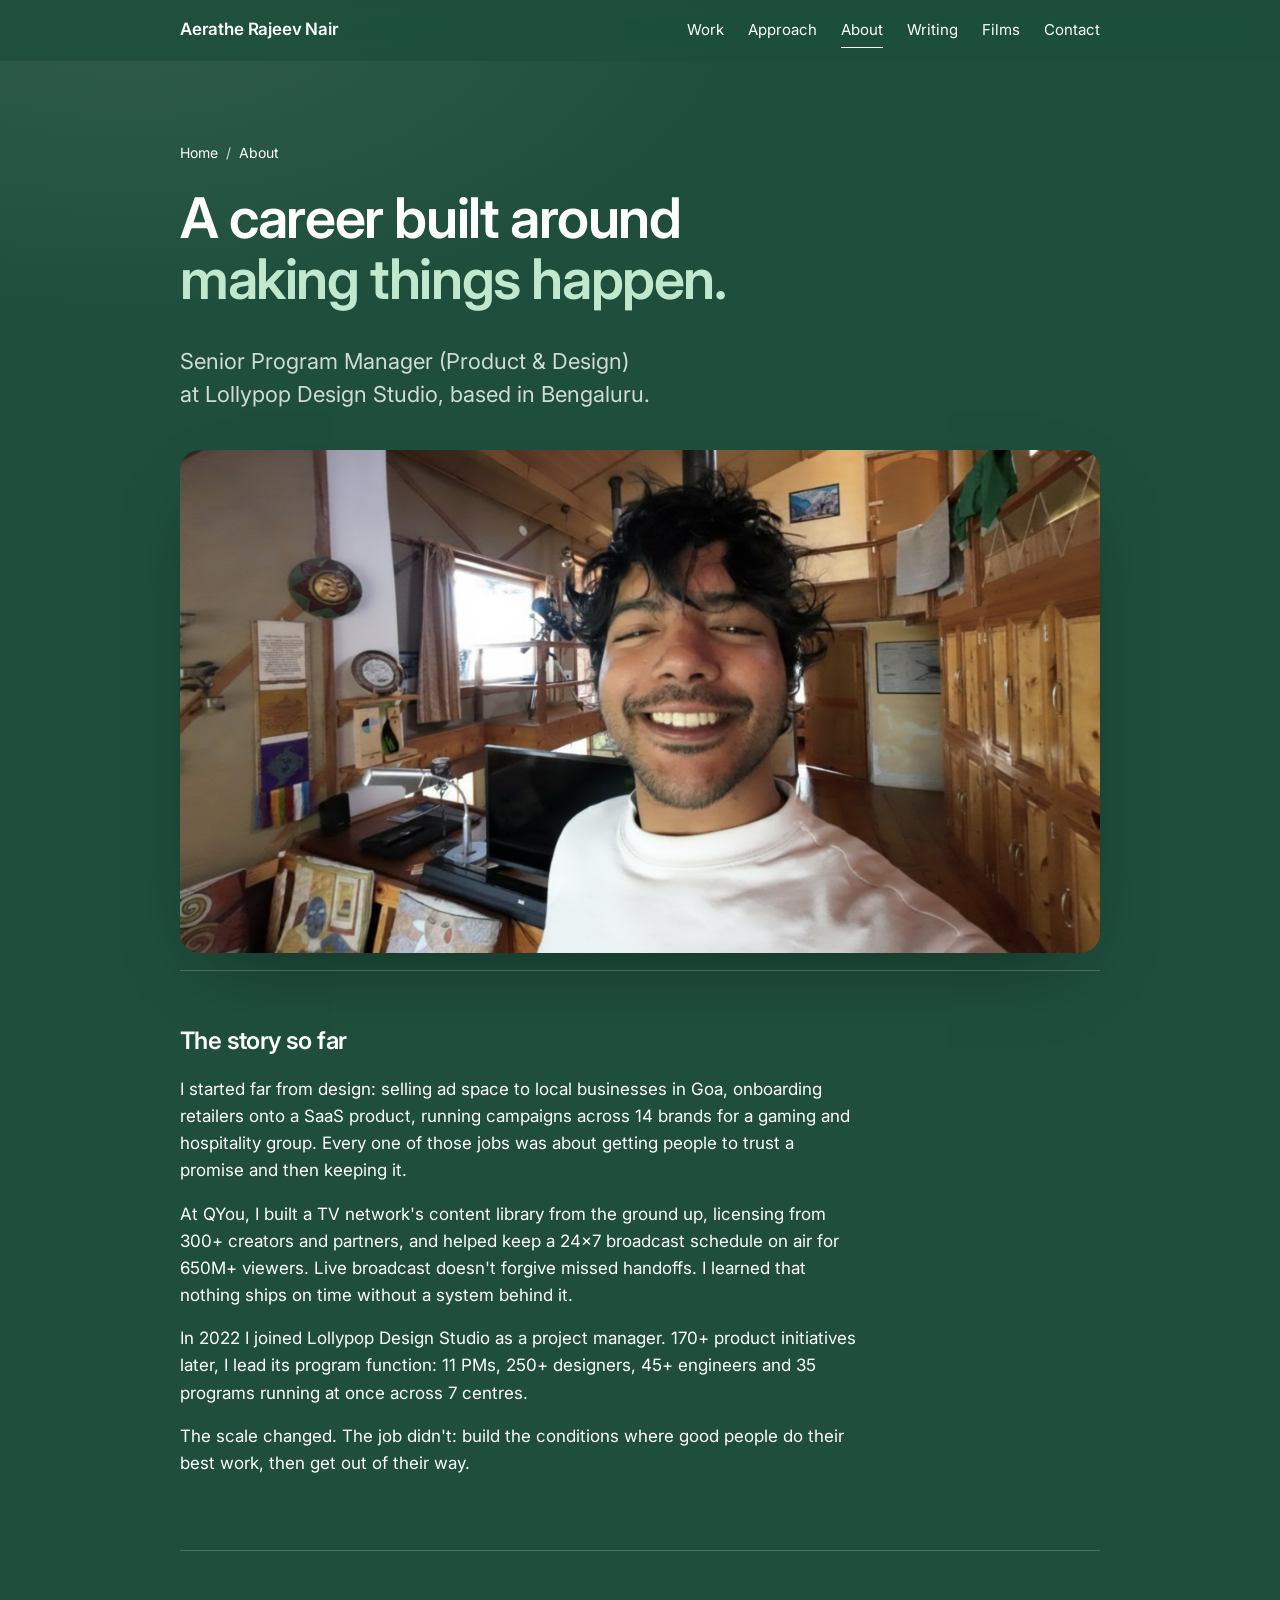
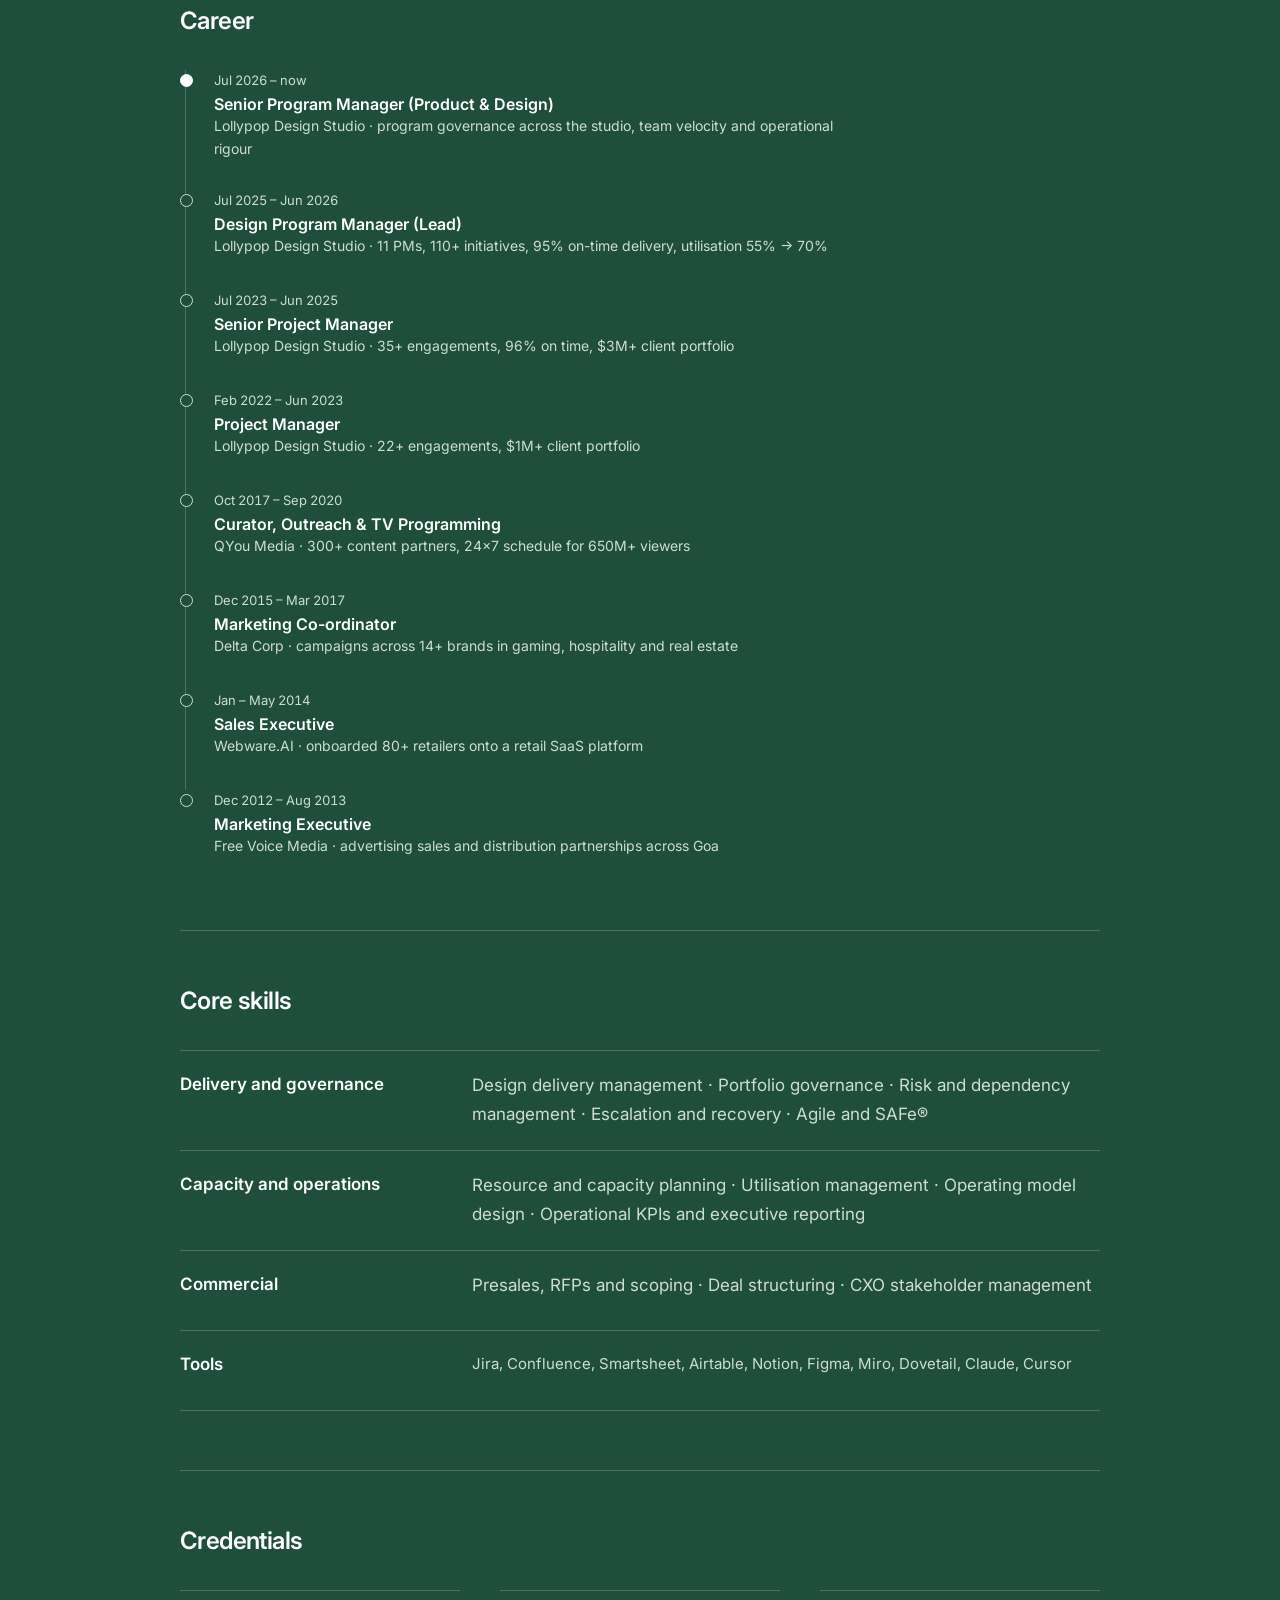
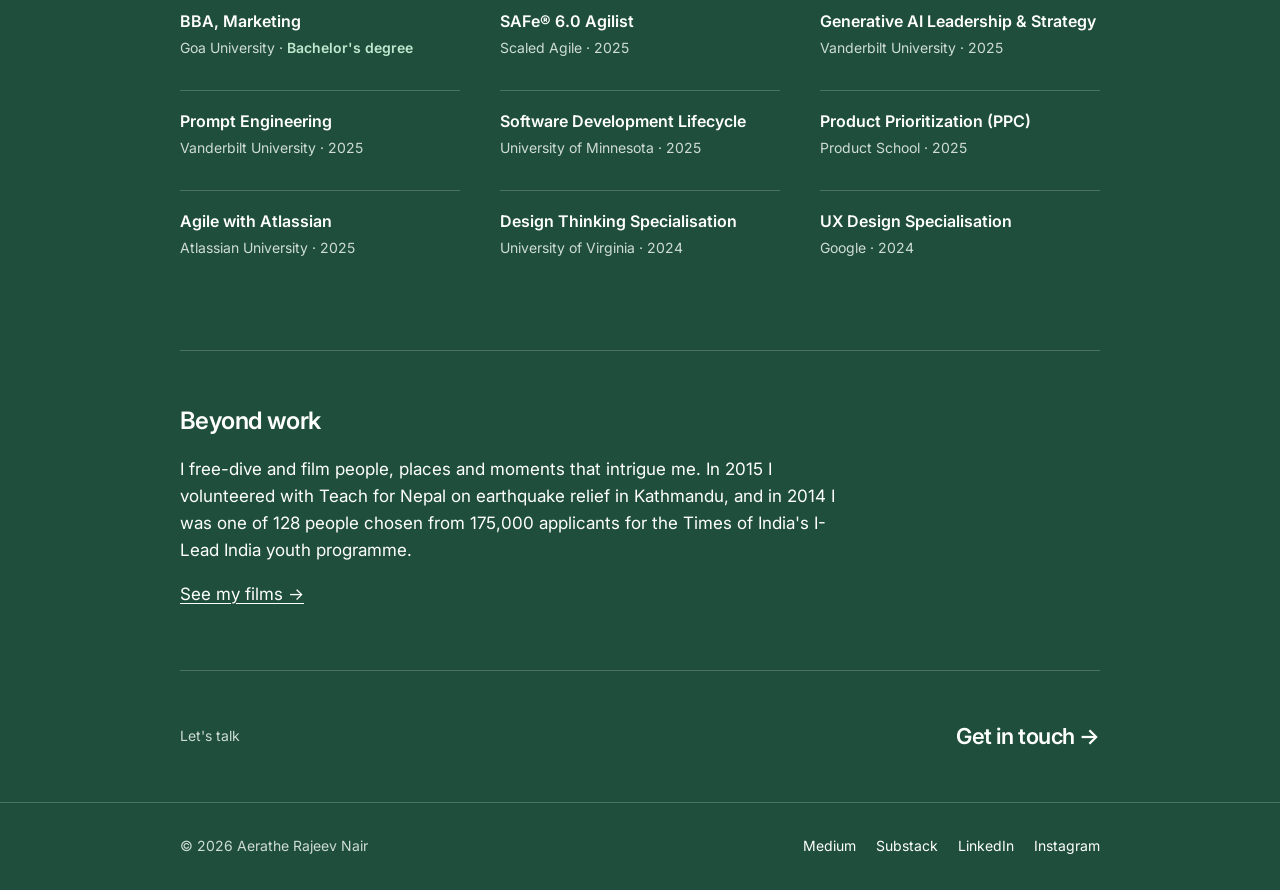
==== about.html @ c476f115 "initial-commit" ====
<!doctype html>
<html lang="en" class="theme-sage" data-theme="light">
<head>
<meta charset="utf-8">
<meta name="color-scheme" content="light">
<meta name="viewport" content="width=device-width, initial-scale=1, viewport-fit=cover">
<title>About · Aerathe Rajeev Nair</title>
<meta name="description" content="From media sales and broadcast operations to leading program management for a 250+ designer studio.">
<link rel="icon" href="favicon.svg" type="image/svg+xml">
<meta property="og:type" content="website">
<meta property="og:title" content="About · Aerathe Rajeev Nair">
<meta property="og:description" content="From media sales and broadcast operations to leading program management for a 250+ designer studio.">
<meta name="twitter:card" content="summary">
<link rel="preconnect" href="https://fonts.googleapis.com">
<link rel="preconnect" href="https://fonts.gstatic.com" crossorigin>
<link rel="stylesheet" href="https://fonts.googleapis.com/css2?family=Inter:wght@400;500;600&display=swap">
<link rel="stylesheet" href="style.css">
</head>
<body>
<a class="skip" href="#main">Skip to content</a>

<header class="site-header">
  <div class="wrap">
    <a class="brand" href="index.html">Aerathe Rajeev Nair</a>
    <button class="menu-btn" type="button" aria-expanded="false" aria-controls="site-nav"><span class="menu-icon" aria-hidden="true"></span><span class="sr-only">Menu</span></button>
    <nav class="nav" id="site-nav" aria-label="Main">
      <a href="index.html#work">Work</a>
      <a href="problems.html">Approach</a>
      <a href="about.html" aria-current="page">About</a>
      <a href="writing.html">Writing</a>
      <a href="index.html#films">Films</a>
      <a href="index.html#contact">Contact</a>
    </nav>
  </div>
  <div class="progress" aria-hidden="true"><span></span></div>
</header>

<main class="wrap" id="main">

  <div class="cs-hero">
    <nav class="crumbs" aria-label="Breadcrumb"><a href="index.html">Home</a><span aria-hidden="true">/</span><span aria-current="page">About</span></nav>
    <div class="about-hero">
      <div class="stack">
        <h1>A career built around <span class="accent">making things happen.</span></h1>
        <p class="lede">Senior Program Manager (Product &amp; Design)<br class="br-wide"> at Lollypop Design Studio, based in Bengaluru.</p>
      </div>
    </div>
  </div>

  <figure class="about-banner">
    <img src="img/about-banner.jpg" alt="Rajeev smiling, in a sunlit wooden room" width="2280" height="1246" fetchpriority="high">
  </figure>

  <div class="cs-section" id="story">
    <h2>The story so far</h2>
    <div class="read">
      <p>I started far from design: selling ad space to local businesses in Goa, onboarding retailers onto a SaaS product, running campaigns across 14 brands for a gaming and hospitality group. Every one of those jobs was about getting people to trust a promise and then keeping it.</p>
      <p>At QYou, I built a TV network's content library from the ground up, licensing from 300+ creators and partners, and helped keep a 24×7 broadcast schedule on air for 650M+ viewers. Live broadcast doesn't forgive missed handoffs. I learned that nothing ships on time without a system behind it.</p>
      <p>In 2022 I joined Lollypop Design Studio as a project manager. 170+ product initiatives later, I lead its program function: 11 PMs, 250+ designers, 45+ engineers and 35 programs running at once across 7 centres.</p>
      <p>The scale changed. The job didn't: build the conditions where good people do their best work, then get out of their way.</p>
    </div>
  </div>

  <div class="cs-section" id="career">
    <h2>Career</h2>
    <ol class="timeline timeline-wide">
      <li class="now"><span class="when">Jul 2026 – now</span><b>Senior Program Manager (Product &amp; Design)</b><span>Lollypop Design Studio · program governance across the studio, team velocity and operational rigour</span></li>
      <li><span class="when">Jul 2025 – Jun 2026</span><b>Design Program Manager (Lead)</b><span>Lollypop Design Studio · 11 PMs, 110+ initiatives, 95% on-time delivery, utilisation 55% → 70%</span></li>
      <li><span class="when">Jul 2023 – Jun 2025</span><b>Senior Project Manager</b><span>Lollypop Design Studio · 35+ engagements, 96% on time, $3M+ client portfolio</span></li>
      <li><span class="when">Feb 2022 – Jun 2023</span><b>Project Manager</b><span>Lollypop Design Studio · 22+ engagements, $1M+ client portfolio</span></li>
      <li><span class="when">Oct 2017 – Sep 2020</span><b>Curator, Outreach &amp; TV Programming</b><span>QYou Media · 300+ content partners, 24×7 schedule for 650M+ viewers</span></li>
      <li><span class="when">Dec 2015 – Mar 2017</span><b>Marketing Co-ordinator</b><span>Delta Corp · campaigns across 14+ brands in gaming, hospitality and real estate</span></li>
      <li><span class="when">Jan – May 2014</span><b>Sales Executive</b><span>Webware.AI · onboarded 80+ retailers onto a retail SaaS platform</span></li>
      <li><span class="when">Dec 2012 – Aug 2013</span><b>Marketing Executive</b><span>Free Voice Media · advertising sales and distribution partnerships across Goa</span></li>
    </ol>
  </div>

  <div class="cs-section" id="skills">
    <h2>Core skills</h2>
    <dl class="cap-list">
      <div><dt>Delivery and governance</dt><dd>Design delivery management · Portfolio governance · Risk and dependency management · Escalation and recovery · Agile and SAFe®</dd></div>
      <div><dt>Capacity and operations</dt><dd>Resource and capacity planning · Utilisation management · Operating model design · Operational KPIs and executive reporting</dd></div>
      <div><dt>Commercial</dt><dd>Presales, RFPs and scoping · Deal structuring · CXO stakeholder management</dd></div>
      <div class="cap-tools"><dt>Tools</dt><dd>Jira, Confluence, Smartsheet, Airtable, Notion, Figma, Miro, Dovetail, Claude, Cursor</dd></div>
    </dl>
  </div>

  <div class="cs-section" id="credentials">
    <h2>Credentials</h2>
    <ul class="cred-grid">
      <li class="cred-degree"><b>BBA, Marketing</b><span>Goa University · <em class="edu-tag">Bachelor's degree</em></span></li>
      <li><b>SAFe® 6.0 Agilist</b><span>Scaled Agile · 2025</span></li>
      <li><b>Generative AI Leadership &amp; Strategy</b><span>Vanderbilt University · 2025</span></li>
      <li><b>Prompt Engineering</b><span>Vanderbilt University · 2025</span></li>
      <li><b>Software Development Lifecycle</b><span>University of Minnesota · 2025</span></li>
      <li><b>Product Prioritization (PPC)</b><span>Product School · 2025</span></li>
      <li><b>Agile with Atlassian</b><span>Atlassian University · 2025</span></li>
      <li><b>Design Thinking Specialisation</b><span>University of Virginia · 2024</span></li>
      <li><b>UX Design Specialisation</b><span>Google · 2024</span></li>
    </ul>
  </div>

  <div class="cs-section" id="beyond">
    <h2>Beyond work</h2>
    <div class="read">
      <p>I free-dive and film people, places and moments that intrigue me. In 2015 I volunteered with Teach for Nepal on earthquake relief in Kathmandu, and in 2014 I was one of 128 people chosen from 175,000 applicants for the Times of India's I-Lead India youth programme.</p>
      <p><a href="index.html#films">See my films →</a></p>
    </div>
  </div>

  <a class="next" href="index.html#contact"><span>Let's talk</span><strong>Get in touch →</strong></a>

</main>

<footer>
  <div class="wrap">
    <span>© 2026 Aerathe Rajeev Nair</span>
    <span class="socials"><a href="https://aerathe.medium.com/" target="_blank" rel="noopener">Medium</a><a href="https://aerathe.substack.com/" target="_blank" rel="noopener">Substack</a><a href="https://www.linkedin.com/in/aeratherajeev/" target="_blank" rel="noopener">LinkedIn</a><a href="https://www.instagram.com/oceansaerathe/" target="_blank" rel="noopener">Instagram</a></span>
  </div>
</footer>
<script src="site.js" defer></script>
</body>
</html>
---- style.css ----
/* Layout: single reading column (680px), wider rail (920px) for tables, tree and work list. Type and white space do the work. */
:root {
  --bg: #ffffff;
  --fg: #0d0d0d;
  --muted: #6b6b78;
  --line: #e6e6ea;
  --soft: #f6f6f7;
  --btn-fg: #ffffff;
  --font: "Inter", ui-sans-serif, system-ui, -apple-system, "Segoe UI", Roboto, sans-serif;
  --read: 680px;
  --wide: 920px;
}
@media (prefers-color-scheme: dark) {
  :root:not([data-theme="light"]) {
    --bg: #0d0d0d; --fg: #ececf1; --muted: #9d9daa; --line: #2a2a2f; --soft: #161618; --btn-fg: #0d0d0d;
    color-scheme: dark;
  }
}
:root[data-theme="dark"] {
  --bg: #0d0d0d; --fg: #ececf1; --muted: #9d9daa; --line: #2a2a2f; --soft: #161618; --btn-fg: #0d0d0d;
  color-scheme: dark;
}

* { box-sizing: border-box; }
[hidden] { display: none !important; }
html { -webkit-text-size-adjust: 100%; }
body {
  margin: 0;
  background: var(--bg);
  color: var(--fg);
  font-family: var(--font);
  font-size: 17px;
  line-height: 1.6;
  -webkit-font-smoothing: antialiased;
}
a { color: inherit; text-underline-offset: 3px; text-decoration-thickness: 1px; }
a:focus-visible, button:focus-visible { outline: 2px solid var(--fg); outline-offset: 3px; border-radius: 4px; }
img { max-width: 100%; height: auto; }

.wrap {
  max-width: calc(var(--wide) + 48px);
  margin: 0 auto;
  padding-left: max(24px, env(safe-area-inset-left, 0px));
  padding-right: max(24px, env(safe-area-inset-right, 0px));
}
.read { max-width: var(--read); }

/* Header */
.site-header { border-bottom: 1px solid var(--line); }
.site-header .wrap { display: flex; align-items: center; justify-content: space-between; gap: 16px; padding-block: 18px; flex-wrap: wrap; }
.brand { font-weight: 600; text-decoration: none; letter-spacing: -0.01em; }
.nav { display: flex; gap: 24px; font-size: 15px; }
.nav a { text-decoration: none; color: var(--muted); }
.nav a:hover { color: var(--fg); }

/* Type */
h1, h2, h3 { font-weight: 600; letter-spacing: -0.025em; text-wrap: balance; margin: 0; }
h1 { font-size: clamp(36px, 6vw, 56px); line-height: 1.08; }
h2 { font-size: clamp(26px, 3.4vw, 32px); line-height: 1.2; }
h3 { font-size: 19px; line-height: 1.35; letter-spacing: -0.01em; }
p { margin: 0; }
.lede { font-size: clamp(19px, 2.2vw, 22px); line-height: 1.5; color: var(--muted); }
.muted { color: var(--muted); }
.label { font-size: 13px; color: var(--muted); letter-spacing: 0.02em; }
.stack { display: flex; flex-direction: column; gap: 16px; }
.stack-lg { display: flex; flex-direction: column; gap: 28px; }

/* Sections */
section { padding-block: 88px; border-top: 1px solid var(--line); }
section:first-of-type { border-top: 0; }
.section-head { display: flex; flex-direction: column; gap: 10px; margin-bottom: 40px; }

/* Hero */
.hero { padding-block: 96px 80px; }
.hero h1 { max-width: 15ch; }
.hero .lede { max-width: 560px; margin-top: 24px; }
.proof { display: grid; grid-template-columns: repeat(3, minmax(0, 1fr)); gap: 32px; margin-top: 56px; padding-top: 32px; border-top: 1px solid var(--line); max-width: var(--wide); }
.proof strong { display: block; font-size: clamp(26px, 3.6vw, 36px); font-weight: 600; letter-spacing: -0.03em; line-height: 1.1; font-variant-numeric: tabular-nums; }
.proof span { display: block; margin-top: 8px; font-size: 15px; color: var(--muted); }
.actions { display: flex; gap: 12px; flex-wrap: wrap; margin-top: 40px; }
.btn { display: inline-flex; align-items: center; gap: 8px; padding: 11px 20px; border-radius: 999px; font: 500 15px/1 var(--font); text-decoration: none; border: 1px solid var(--fg); cursor: pointer; }
.btn-primary { background: var(--fg); color: var(--btn-fg); }
.btn-secondary { background: transparent; color: var(--fg); border-color: var(--line); }
.btn-secondary:hover { border-color: var(--fg); }

/* Work list */
.work { list-style: none; margin: 0; padding: 0; border-top: 1px solid var(--line); max-width: var(--wide); }
.work li { border-bottom: 1px solid var(--line); }
.work a { display: grid; grid-template-columns: minmax(0, 1fr) auto; gap: 8px 32px; padding-block: 28px; text-decoration: none; }
.work h3 { font-size: 21px; }
.work p { color: var(--muted); grid-column: 1; }
.work .meta { grid-column: 2; grid-row: 1 / span 2; text-align: right; font-size: 14px; color: var(--muted); white-space: nowrap; }
.work a:hover h3 { text-decoration: underline; text-decoration-thickness: 1px; text-underline-offset: 4px; }
.arrow { transition: transform .2s ease; display: inline-block; }
.work a:hover .arrow { transform: translateX(4px); }

/* Principles */
.principles { list-style: none; padding: 0; margin: 0; display: grid; gap: 0; max-width: var(--wide); border-top: 1px solid var(--line); }
.principles li { display: grid; grid-template-columns: 260px minmax(0, 1fr); gap: 8px 32px; padding-block: 22px; border-bottom: 1px solid var(--line); }
.principles strong { font-weight: 600; }
.principles span { color: var(--muted); }

/* Delivery flow */
.flow { display: flex; flex-wrap: wrap; gap: 8px; margin: 0; padding: 0; list-style: none; max-width: var(--wide); }
.flow li { font-size: 14px; padding: 7px 14px; border: 1px solid var(--line); border-radius: 999px; white-space: nowrap; }
.flow li.gate { border-color: var(--fg); font-weight: 500; }

/* About */
.about-grid { display: grid; grid-template-columns: minmax(0, 1fr) minmax(0, 1fr); gap: 48px; max-width: var(--wide); }

/* Lists of credentials / references */
.plain { list-style: none; padding: 0; margin: 0; }
.refs { display: grid; grid-template-columns: repeat(2, minmax(0, 1fr)); gap: 20px 48px; max-width: var(--wide); }
.refs li { display: flex; flex-direction: column; }
.refs b { font-weight: 500; }
.refs span { font-size: 15px; color: var(--muted); }
.creds li { padding-block: 10px; border-bottom: 1px solid var(--line); display: flex; justify-content: space-between; gap: 16px; }
.creds li span:last-child { color: var(--muted); white-space: nowrap; }

/* Contact */
.contact-row { display: flex; flex-wrap: wrap; gap: 12px; align-items: center; margin-top: 32px; }
.email { font-size: clamp(20px, 3vw, 28px); font-weight: 500; letter-spacing: -0.02em; user-select: all; word-break: break-all; }

/* Footer */
footer { border-top: 1px solid var(--line); }
footer .wrap { padding-block: 32px; display: flex; justify-content: space-between; gap: 16px; flex-wrap: wrap; font-size: 14px; color: var(--muted); }

/* Case study pages */
.cs-hero { padding-block: 72px 56px; }
.back { font-size: 15px; color: var(--muted); text-decoration: none; }
.back:hover { color: var(--fg); }
.cs-hero h1 { margin-top: 28px; max-width: 18ch; }
.cs-hero .lede { margin-top: 20px; max-width: var(--read); }
.cs-meta { display: flex; flex-wrap: wrap; gap: 8px 24px; margin-top: 28px; font-size: 14px; color: var(--muted); }
.cs-section { padding-block: 56px; border-top: 1px solid var(--line); }
.cs-section h2 { font-size: 24px; margin-bottom: 20px; }
.cs-section .read > * + * { margin-top: 16px; }
.cs-section ul { margin: 0; padding-left: 20px; display: flex; flex-direction: column; gap: 10px; }
.cs-section li::marker { color: var(--muted); }
.closing { font-size: 22px; font-weight: 600; letter-spacing: -0.02em; line-height: 1.35; max-width: var(--read); text-wrap: balance; }

.table-scroll { overflow-x: auto; max-width: var(--wide); }
table { border-collapse: collapse; width: 100%; font-size: 16px; font-variant-numeric: tabular-nums; }
th, td { text-align: left; padding: 14px 16px 14px 0; border-bottom: 1px solid var(--line); vertical-align: top; }
th { font-size: 13px; font-weight: 500; color: var(--muted); letter-spacing: 0.02em; }
td.big { font-size: 20px; font-weight: 600; letter-spacing: -0.02em; white-space: nowrap; }
td.was { color: var(--muted); white-space: nowrap; }

.stats { display: grid; grid-template-columns: repeat(2, minmax(0, 1fr)); gap: 0; max-width: var(--wide); border-top: 1px solid var(--line); }
.stats div { padding: 22px 24px 22px 0; border-bottom: 1px solid var(--line); }
.stats strong { display: block; font-size: 18px; font-weight: 600; letter-spacing: -0.01em; }
.stats span { color: var(--muted); font-size: 15px; }

/* Driver tree */
.tree { display: grid; grid-template-columns: 260px minmax(0, 1fr); gap: 0; max-width: var(--wide); align-items: stretch; }
.tree-root { background: var(--soft); border: 1px solid var(--line); border-radius: 14px; padding: 24px; align-self: center; position: relative; }
.tree-root h3 { font-size: 17px; margin-bottom: 14px; }
.tree-root ul { list-style: none; padding: 0; margin: 0; gap: 10px; }
.tree-root li { font-size: 14px; color: var(--muted); }
.tree-root li b { display: block; color: var(--fg); font-size: 17px; font-weight: 600; font-variant-numeric: tabular-nums; }
.branches { list-style: none; margin: 0; padding: 0 0 0 48px; display: flex; flex-direction: column; gap: 0 !important; position: relative; }
.branches::before { content: ""; position: absolute; left: 0; top: 50%; width: 24px; border-top: 1px solid var(--muted); }
.branches > li { position: relative; padding: 14px 0 14px 24px; border-left: 1px solid var(--muted); }
.branches > li:first-child { border-left-color: transparent; }
.branches > li:first-child::after { content: ""; position: absolute; left: -1px; top: 50%; bottom: 0; border-left: 1px solid var(--muted); }
.branches > li:last-child { border-left-color: transparent; }
.branches > li:last-child::after { content: ""; position: absolute; left: -1px; top: 0; bottom: 50%; border-left: 1px solid var(--muted); }
.branches > li::before { content: ""; position: absolute; left: 0; top: 50%; width: 16px; border-top: 1px solid var(--muted); }
.branches h3 { font-size: 16px; }
.branches p { font-size: 15px; color: var(--muted); margin-top: 2px; }

/* Phase gates */
.gates { list-style: none; padding: 0; margin: 0; display: grid; grid-template-columns: repeat(6, minmax(0, 1fr)); gap: 0; max-width: var(--wide); counter-reset: g; }
.gates li { padding: 18px 14px 0 0; border-top: 2px solid var(--line); position: relative; font-size: 14px; }
.gates li::before { content: ""; position: absolute; top: -6px; left: 0; width: 10px; height: 10px; border-radius: 50%; background: var(--bg); border: 2px solid var(--muted); }
.gates li.gate::before { background: var(--fg); border-color: var(--fg); }
.gates b { display: block; font-size: 15px; font-weight: 600; margin-bottom: 4px; }
.gates span { color: var(--muted); }
.gates em { display: inline-block; font-style: normal; font-size: 12px; font-weight: 500; border: 1px solid var(--fg); border-radius: 999px; padding: 1px 8px; margin-bottom: 6px; }

.status { display: inline-block; font-size: 12px; font-weight: 500; padding: 2px 10px; border-radius: 999px; border: 1px solid var(--line); white-space: nowrap; }
.status.live { background: var(--fg); color: var(--btn-fg); border-color: var(--fg); }

.next { display: flex; justify-content: space-between; align-items: center; gap: 16px; padding-block: 48px; border-top: 1px solid var(--line); text-decoration: none; flex-wrap: wrap; }
.next span { color: var(--muted); font-size: 14px; }
.next strong { font-size: 22px; font-weight: 600; letter-spacing: -0.02em; }
.next:hover strong { text-decoration: underline; text-underline-offset: 4px; text-decoration-thickness: 1px; }

@media (max-width: 760px) {
  section { padding-block: 64px; }
  .hero { padding-block: 64px 56px; }
  .proof { grid-template-columns: 1fr; gap: 20px; }
  .work a { grid-template-columns: 1fr; }
  .work .meta { grid-column: 1; grid-row: auto; text-align: left; }
  .principles li { grid-template-columns: 1fr; }
  .about-grid, .refs, .stats { grid-template-columns: 1fr; }
  .tree { grid-template-columns: 1fr; gap: 24px; }
  .branches { padding-left: 0; }
  .branches::before { display: none; }
  .branches > li, .branches > li:first-child, .branches > li:last-child { border-left: 1px solid var(--muted); padding-left: 20px; }
  .branches > li::after, .branches > li::before { display: none; }
  .gates { grid-template-columns: 1fr; }
  .gates li { border-top: 0; border-left: 2px solid var(--line); padding: 0 0 20px 20px; }
  .gates li::before { top: 2px; left: -6px; }
  .nav { gap: 18px; }
}
@media (prefers-reduced-motion: reduce) { * { transition: none !important; } }

/* Method steps (a real sequence, so numbered) */
.method { list-style: none; margin: 0; padding: 0; display: grid; grid-template-columns: repeat(4, minmax(0, 1fr)); gap: 32px; max-width: var(--wide); counter-reset: m; }
.method li { counter-increment: m; display: flex; flex-direction: column; gap: 6px; padding-top: 16px; border-top: 1px solid var(--fg); }
.method li::before { content: counter(m); font-size: 13px; color: var(--muted); font-variant-numeric: tabular-nums; }
.method b { font-weight: 600; font-size: 17px; line-height: 1.35; }
.method span { color: var(--muted); font-size: 15px; }

/* Nine problems: expandable rows */
.problems { border-top: 1px solid var(--line); margin-top: 16px; max-width: var(--wide); }
.problems details { border-bottom: 1px solid var(--line); }
.problems summary { list-style: none; cursor: pointer; display: grid; grid-template-columns: 32px minmax(0, 1fr) 24px; gap: 16px; padding-block: 24px; }
.problems summary::-webkit-details-marker { display: none; }
.problems summary::after { content: "+"; font-size: 22px; line-height: 1; color: var(--muted); text-align: right; }
.problems details[open] summary::after { content: "−"; }
.pnum { font-size: 14px; color: var(--muted); font-variant-numeric: tabular-nums; padding-top: 3px; }
.ptext { display: flex; flex-direction: column; gap: 6px; min-width: 0; }
.ptext b { font-size: 19px; font-weight: 600; letter-spacing: -0.01em; line-height: 1.35; }
.ptext > span { color: var(--muted); max-width: var(--read); }
.problems summary:hover b { text-decoration: underline; text-underline-offset: 4px; text-decoration-thickness: 1px; }
.pbody { padding: 0 0 32px 48px; max-width: calc(var(--read) + 48px); display: flex; flex-direction: column; gap: 16px; }
.pbody table { font-size: 15px; }
.insight { font-weight: 600; letter-spacing: -0.01em; padding-left: 16px; border-left: 2px solid var(--fg); }

/* Writing */
.writing { list-style: none; margin: 0; padding: 0; border-top: 1px solid var(--line); max-width: var(--wide); }
.writing li { border-bottom: 1px solid var(--line); }
.writing a { display: flex; justify-content: space-between; align-items: baseline; gap: 8px 32px; padding-block: 20px; text-decoration: none; flex-wrap: wrap; }
.wtitle { font-size: 18px; font-weight: 500; letter-spacing: -0.01em; min-width: 0; }
.wmeta { font-size: 14px; color: var(--muted); white-space: nowrap; }
.writing a:hover .wtitle { text-decoration: underline; text-underline-offset: 4px; text-decoration-thickness: 1px; }
.writing-more { margin-top: 24px; color: var(--muted); font-size: 15px; }

/* Films */
.films { display: grid; grid-template-columns: repeat(2, minmax(0, 1fr)); gap: 16px; max-width: var(--wide); }
.film-card { display: flex; flex-direction: column; gap: 6px; padding: 28px; border: 1px solid var(--line); border-radius: 16px; text-decoration: none; position: relative; }
.film-card b { font-size: 22px; font-weight: 600; letter-spacing: -0.02em; }
.film-card .arrow { position: absolute; top: 28px; right: 28px; color: var(--muted); }
.film-card:hover { border-color: var(--fg); }
.film-card:hover .arrow { transform: translateX(4px); }
.film-grid { display: grid; grid-template-columns: repeat(3, minmax(0, 1fr)); gap: 12px; margin-top: 16px; max-width: var(--wide); }
.film-grid a { text-decoration: none; font-size: 14px; color: var(--muted); }
.film-grid img { aspect-ratio: 4 / 5; object-fit: cover; width: 100%; border-radius: 12px; display: block; margin-bottom: 8px; }

/* Footer socials */
.socials { display: flex; gap: 20px; flex-wrap: wrap; }
.socials a { text-decoration: none; }
.socials a:hover { color: var(--fg); }
.nav a[aria-current="page"] { color: var(--fg); }

@media (max-width: 760px) {
  .method { grid-template-columns: 1fr; gap: 20px; }
  .films, .film-grid { grid-template-columns: 1fr; }
  .pbody { padding-left: 0; }
  .problems summary { grid-template-columns: 24px minmax(0, 1fr) 20px; gap: 12px; }
  .nav { gap: 14px; font-size: 14px; }
}

/* Hero: four proof numbers */
.proof-4 { grid-template-columns: repeat(4, minmax(0, 1fr)); }

/* Clients marquee: right to left, pauses on hover, static for reduced motion */

.clients .label { margin-bottom: 20px; }
.marquee { display: flex; overflow: hidden; gap: 0; max-width: var(--wide);
  -webkit-mask-image: linear-gradient(90deg, transparent, #000 8%, #000 92%, transparent);
  mask-image: linear-gradient(90deg, transparent, #000 8%, #000 92%, transparent); }
.marquee-track { list-style: none; margin: 0; padding: 0; display: flex; align-items: center; gap: 64px; padding-right: 64px; flex-shrink: 0; animation: marquee 44s linear infinite; }
.marquee:hover .marquee-track { animation-play-state: paused; }
.marquee-track li { font-size: 20px; font-weight: 600; letter-spacing: -0.02em; color: var(--muted); white-space: nowrap; }
.marquee-track li.todo { opacity: .45; font-weight: 500; }
.marquee-track img { height: 28px; width: auto; display: block; filter: grayscale(1); opacity: .7; }
.marquee + .marquee { margin-top: 24px; }
.marquee[data-dir="right"] .marquee-track { animation-direction: reverse; }
@keyframes marquee { from { transform: translateX(0); } to { transform: translateX(-100%); } }
@media (prefers-reduced-motion: reduce) {
  .marquee { -webkit-mask-image: none; mask-image: none; }
  .marquee-track { animation: none; flex-wrap: wrap; gap: 16px 40px; }
  .marquee-track[aria-hidden="true"] { display: none; }
}

/* About portrait */
.portrait { width: 140px; height: 140px; border-radius: 50%; object-fit: cover; margin-bottom: 8px; }
.about-copy { padding-top: 0; }

/* Testimonials */
.quotes { display: grid; grid-template-columns: repeat(3, minmax(0, 1fr)); gap: 16px; max-width: var(--wide); }
.quote { margin: 0; padding: 28px; border: 1px solid var(--line); border-radius: 16px; display: flex; flex-direction: column; justify-content: space-between; gap: 24px; }
.quote blockquote { margin: 0; font-size: 17px; line-height: 1.55; }
.quote figcaption { display: flex; flex-direction: column; font-size: 15px; }
.quote figcaption b { font-weight: 600; }
.quote figcaption span { color: var(--muted); }
.todo-card { border-style: dashed; color: var(--muted); }

/* Film reels */
.film-grid { grid-template-columns: repeat(3, minmax(0, 1fr)); }
.film { position: relative; display: block; aspect-ratio: 9 / 16; max-width: 100%; border-radius: 14px; overflow: hidden; background: var(--soft); text-decoration: none; }
.film video { width: 100%; height: 100%; object-fit: cover; display: block; transition: transform .4s ease; }
.film:hover video { transform: scale(1.03); }
.film-title { position: absolute; left: 14px; right: 14px; bottom: 12px; font-size: 14px; font-weight: 500; color: #fff; text-shadow: 0 1px 8px rgba(0,0,0,.6); }
.film-empty { border: 1px dashed var(--line); display: flex; align-items: center; justify-content: center; }
.film-empty .film-title { color: var(--muted); text-shadow: none; }
.film-play { font-size: 22px; color: var(--muted); }
@media (min-width: 900px) { .film-grid { grid-template-columns: repeat(6, minmax(0, 1fr)); } }

/* Writing page filters */
.filters { display: flex; flex-wrap: wrap; gap: 8px; }
.chip { font: 500 14px/1 var(--font); padding: 9px 16px; border-radius: 999px; border: 1px solid var(--line); background: transparent; color: var(--fg); cursor: pointer; }
.chip span { color: var(--muted); margin-left: 4px; font-variant-numeric: tabular-nums; }
.chip[aria-pressed="true"] { background: var(--fg); color: var(--btn-fg); border-color: var(--fg); }
.chip[aria-pressed="true"] span { color: inherit; opacity: .7; }
.writing li.empty { padding-block: 20px; color: var(--muted); }

@media (max-width: 900px) {
  .proof-4 { grid-template-columns: repeat(2, minmax(0, 1fr)); }
  .quotes { grid-template-columns: 1fr; }
}
@media (max-width: 760px) {
  .film-grid { grid-template-columns: repeat(2, minmax(0, 1fr)); }
  .marquee-track li { font-size: 17px; }
  .marquee-track { gap: 40px; padding-right: 40px; }
  .nav { gap: 12px; }
}
.proof-4 strong { font-size: clamp(24px, 2.6vw, 32px); white-space: nowrap; }

/* Hero identity row */
.hero-id { display: flex; align-items: center; gap: 14px; }
.hero-id img { width: 56px; height: 56px; border-radius: 50%; object-fit: cover; flex-shrink: 0; }
.hero-id .label { line-height: 1.5; }

/* Role: scale row and three levels */
.scale { display: grid; grid-template-columns: repeat(5, minmax(0, 1fr)); gap: 24px; margin: 40px 0 0; padding-block: 28px; border-block: 1px solid var(--line); max-width: var(--wide); }
.scale div { margin: 0; }
.scale dt { font-size: clamp(26px, 3vw, 34px); font-weight: 600; letter-spacing: -0.03em; line-height: 1.1; font-variant-numeric: tabular-nums; }
.scale dd { margin: 6px 0 0; font-size: 14px; color: var(--muted); }
.levels { display: grid; grid-template-columns: repeat(3, minmax(0, 1fr)); gap: 40px; margin-top: 40px; max-width: var(--wide); }
.levels h3 { font-size: 17px; margin-bottom: 12px; }
.levels ul { margin: 0; padding-left: 18px; display: flex; flex-direction: column; gap: 8px; font-size: 15px; color: var(--muted); }

/* About extras */
.persona { padding-left: 16px; border-left: 2px solid var(--fg); }
.persona b { font-weight: 600; }
.timeline { list-style: none; margin: 0; padding: 0; }
.timeline li { position: relative; padding: 0 0 22px 28px; display: flex; flex-direction: column; border-left: 1px solid var(--line); margin-left: 5px; }
.timeline li:last-child { border-left-color: transparent; padding-bottom: 0; }
.timeline li::before { content: ""; position: absolute; left: -6px; top: 4px; width: 11px; height: 11px; border-radius: 50%; background: var(--bg); border: 1.5px solid var(--muted); }
.timeline li.now::before { background: var(--fg); border-color: var(--fg); }
.timeline .when { font-size: 13px; color: var(--muted); font-variant-numeric: tabular-nums; }
.timeline b { font-weight: 600; font-size: 16px; line-height: 1.4; margin-top: 2px; }
.timeline b + span { font-size: 14px; color: var(--muted); }
.skill-group { display: flex; flex-direction: column; gap: 10px; }
.skill-group b { font-size: 15px; font-weight: 600; }
.tags { list-style: none; margin: 0; padding: 0; display: flex; flex-wrap: wrap; gap: 8px; }
.tags li { font-size: 14px; padding: 5px 12px; border: 1px solid var(--line); border-radius: 999px; }

@media (max-width: 900px) {
  .scale { grid-template-columns: repeat(3, minmax(0, 1fr)); }
  .levels { grid-template-columns: 1fr; gap: 28px; }
}
@media (max-width: 760px) {
  .scale { grid-template-columns: repeat(2, minmax(0, 1fr)); }
}
.creds li { font-size: 15px; }

/* Measurement */
.measure { margin-top: 32px; }
.scale-3 { grid-template-columns: repeat(3, minmax(0, 1fr)); }
.measure-teaser { margin-top: 40px; padding: 24px 28px; background: var(--soft); border-radius: 16px; max-width: var(--wide); display: flex; flex-direction: column; gap: 8px; }
.measure-teaser b { font-weight: 600; }

/* What I'd bring: a real sequence */
.phases { list-style: none; margin: 0; padding: 0; display: grid; grid-template-columns: repeat(3, minmax(0, 1fr)); gap: 32px; max-width: var(--wide); }
.phases li { display: flex; flex-direction: column; gap: 6px; padding-top: 18px; border-top: 2px solid var(--fg); }
.phases .when { font-size: 13px; color: var(--muted); }
.phases b { font-size: 19px; font-weight: 600; letter-spacing: -0.01em; }
.phases li > span:last-child { color: var(--muted); font-size: 15px; }
#bring h2 { max-width: 28ch; }
@media (max-width: 760px) {
  .phases, .scale-3 { grid-template-columns: 1fr; }
}
@media (max-width: 760px) {
  .proof-4 strong { font-size: 22px; white-space: normal; }

}

/* Hero motion: one quiet entrance, then stillness */
.hero > * { animation: rise .8s cubic-bezier(.2, .7, .2, 1) both; }
.hero > *:nth-child(2) { animation-delay: .08s; }
.hero > *:nth-child(3) { animation-delay: .18s; }
.hero > *:nth-child(4) { animation-delay: .3s; }
.hero > *:nth-child(5) { animation-delay: .42s; }
@keyframes rise { from { opacity: 0; transform: translateY(14px); } to { opacity: 1; transform: none; } }

/* Current employer link with a "currently here" pulse */
.org-link { display: inline-flex; align-items: center; gap: 8px; color: var(--fg); text-decoration: none;
  background-image: linear-gradient(currentColor, currentColor); background-size: 0% 1px; background-repeat: no-repeat; background-position: 0 100%;
  transition: background-size .35s ease; }
.org-link:hover { background-size: 100% 1px; }
.org-link .ext { display: inline-block; font-size: 12px; color: var(--muted); transition: transform .25s ease; }
.org-link:hover .ext { transform: translate(2px, -2px); }
.live-dot { position: relative; width: 7px; height: 7px; border-radius: 50%; background: var(--fg); flex-shrink: 0; }
.live-dot::after { content: ""; position: absolute; inset: 0; border-radius: 50%; background: var(--fg); animation: pulse 2.4s ease-out infinite; }
@keyframes pulse { 0% { transform: scale(1); opacity: .5; } 80%, 100% { transform: scale(3); opacity: 0; } }

@media (prefers-reduced-motion: reduce) {
  .hero > * { animation: none; }
  .live-dot::after { animation: none; display: none; }
}


/* Recognition: award cards under the client strip */
.awards { margin-top: 56px; max-width: var(--wide); }
.awards-head { display: flex; flex-wrap: wrap; align-items: baseline; justify-content: space-between; gap: 4px 24px; margin-bottom: 16px; }
.awards-lede { color: var(--muted); font-size: 15px; }
.award-list { list-style: none; margin: 0; padding: 0; display: grid; grid-template-columns: repeat(3, minmax(0, 1fr)); gap: 12px; }
.award-list a { display: flex; flex-direction: column; height: 100%; padding: 20px 22px; border: 1px solid var(--line); border-radius: 14px; text-decoration: none; transition: border-color .2s ease, transform .25s ease; }
.award-list a:hover, .award-list a:focus-visible { border-color: var(--fg); transform: translateY(-2px); }
.aw-year { font-size: 13px; color: var(--muted); font-variant-numeric: tabular-nums; }
.aw-name { margin-top: 10px; font-size: 17px; font-weight: 600; letter-spacing: -0.01em; line-height: 1.3; }
.aw-proj { margin-top: 2px; font-size: 15px; color: var(--muted); }
.aw-cta { margin-top: auto; padding-top: 18px; font-size: 14px; font-weight: 500; }
.aw-cta span { display: inline-block; transition: transform .25s ease; }
.award-list a:hover .aw-cta span { transform: translate(2px, -2px); }
@media (max-width: 760px) {
  .award-list { grid-template-columns: 1fr; }
  .aw-cta { padding-top: 12px; }
}
@media (prefers-reduced-motion: reduce) { .award-list a { transition: border-color .2s ease; } .award-list a:hover { transform: none; } }

/* Core skills: typographic rows instead of pills */
.capabilities { margin-top: 72px; max-width: var(--wide); }
.capabilities > .label { margin-bottom: 16px; }
.cap-list { margin: 0; border-top: 1px solid var(--line); }
.cap-list > div { display: grid; grid-template-columns: 260px minmax(0, 1fr); gap: 6px 32px; padding-block: 20px; border-bottom: 1px solid var(--line); }
.cap-list dt { font-weight: 600; }
.cap-list dd { margin: 0; color: var(--muted); line-height: 1.7; }
.cap-tools dd { font-size: 15px; }

/* Credentials: two-column list, name over issuer */
.cred-grid { list-style: none; margin: 0; padding: 0; display: grid; grid-template-columns: repeat(3, minmax(0, 1fr)); border-top: 1px solid var(--line); }
.cred-grid li { display: flex; flex-direction: column; gap: 2px; padding: 18px 24px 18px 0; border-bottom: 1px solid var(--line); }
.cred-grid b { font-weight: 600; font-size: 16px; }
.cred-grid span { font-size: 14px; color: var(--muted); }
@media (max-width: 900px) { .cred-grid { grid-template-columns: repeat(2, minmax(0, 1fr)); } }
@media (max-width: 760px) {
  .cap-list > div { grid-template-columns: 1fr; }
  .cred-grid { grid-template-columns: 1fr; }
  .capabilities { margin-top: 56px; }
}


/* Hero headline: rotating closing phrase. All phrases share one grid cell, so the line never reflows. */
.sr-only { position: absolute; width: 1px; height: 1px; padding: 0; margin: -1px; overflow: hidden; clip: rect(0 0 0 0); white-space: nowrap; border: 0; }
.rotator { display: inline-grid; vertical-align: baseline; }
.rot-word { grid-area: 1 / 1; white-space: nowrap; opacity: 0; transform: translateY(0.35em); filter: blur(6px);
  transition: opacity .38s ease, transform .45s cubic-bezier(.2, .7, .2, 1), filter .38s ease; }
.rot-word.is-active { opacity: 1; transform: none; filter: none; }
.rot-word.is-leaving { opacity: 0; transform: translateY(-0.35em); filter: blur(6px); }
@media (prefers-reduced-motion: reduce) { .rot-word { transition: none; } }

/* Before → after metrics: arrow slides in, the new value counts toward its target, then settles */
.delta { font-variant-numeric: tabular-nums; }
.delta .d-arrow { display: inline-block; transition: opacity .35s ease, transform .45s cubic-bezier(.2, .7, .2, 1); }
.delta .d-from { transition: color .5s ease; }
.delta.is-waiting .d-arrow { opacity: 0; transform: translateX(-8px); }
.delta.is-done .d-from { color: var(--muted); }
.proof .delta span { display: inline; margin: 0; font-size: inherit; color: inherit; }
.proof .delta .d-arrow { display: inline-block; }
.proof .delta.is-done .d-from { color: var(--muted); }
.proof .delta .d-arrow { margin: 0 .22em; }

/* Clients strip: same header pattern as Recognition, separated from the hero by a hairline */

.clients > .awards-head { max-width: var(--wide); margin-bottom: 24px; }
.clients > .awards-head .label { margin-bottom: 0; }
.marquee-track li { transition: color .2s ease; cursor: default; }
.marquee-track li:hover { color: var(--fg); }
.marquee-track li + li::before { content: "·"; margin-right: 64px; margin-left: -32px; color: var(--line); font-weight: 400; display: none; }
.clients .awards-head .label { margin-bottom: 0; }


/* ---- Layout audit: one content rail, one vertical rhythm ----
   Every block shares the 920px rail. Section gaps are 80px (64px on phones),
   blocks inside a section are spaced 64px, label-to-content 24px. */
section { padding-block: 80px; }
.hero { padding-block: 96px 72px; }
.clients { padding-block: 72px; border-top: 1px solid var(--line); }
.clients > .awards-head { margin-bottom: 24px; }
.awards { margin-top: 64px; }
.awards .awards-head { margin-bottom: 20px; }
.section-head { margin-bottom: 36px; }
.proof { margin-top: 48px; }
@media (max-width: 760px) {
  section { padding-block: 64px; }
  .hero { padding-block: 56px 56px; }
  .clients { padding-block: 56px; }
  .awards { margin-top: 48px; }
  .section-head { margin-bottom: 28px; }
}

/* Skip link: hidden until focused with the keyboard */
.skip { position: absolute; left: 16px; top: -48px; z-index: 20; padding: 8px 14px; border-radius: 999px; background: var(--fg); color: var(--btn-fg); font-size: 14px; text-decoration: none; transition: top .15s ease; }
.skip:focus { top: 12px; }
.proof-4 strong { font-size: clamp(24px, 2.4vw, 30px); }

/* Films: stills and clips share one tile; clips carry a small play badge */
.film img { width: 100%; height: 100%; object-fit: cover; display: block; transition: transform .4s ease; }
.film:hover img { transform: scale(1.03); }
.film-badge { position: absolute; top: 10px; right: 10px; width: 24px; height: 24px; border-radius: 50%; display: grid; place-items: center; font-size: 9px; color: #fff; background: rgba(0,0,0,.45); }

/* Feature film: wide 16:9 player above the stills, with play/pause and sound controls */
.feature-film { margin: 0 0 16px; max-width: var(--wide); }
.ff-frame { position: relative; aspect-ratio: 16 / 9; max-width: 100%; border-radius: 16px; overflow: hidden; background: #0d0d0d; }
.ff-frame video { width: 100%; height: 100%; object-fit: cover; display: block; }
.ff-controls { position: absolute; left: 14px; bottom: 14px; display: flex; gap: 8px; }
.ff-btn { display: inline-flex; align-items: center; gap: 8px; height: 36px; min-width: 36px; padding: 0 10px; justify-content: center;
  border: 0; border-radius: 999px; background: rgba(13,13,13,.55); color: #fff; font: 500 13px/1 var(--font); cursor: pointer;
  -webkit-backdrop-filter: blur(8px); backdrop-filter: blur(8px); transition: background-color .2s ease; }
.ff-btn:hover { background: rgba(13,13,13,.75); }
.ff-btn:focus-visible { outline: 2px solid #fff; outline-offset: 2px; }
.ff-btn svg { width: 16px; height: 16px; fill: currentColor; flex-shrink: 0; }
.ff-sound { padding: 0 14px 0 12px; }
.ff-btn .i-play, .feature-film.is-paused .ff-btn .i-pause { display: none; }
.feature-film.is-paused .ff-btn .i-play { display: block; }
.ff-sound .i-on, .feature-film.has-sound .ff-sound .i-off { display: none; }
.feature-film.has-sound .ff-sound .i-on { display: block; }
.feature-film figcaption { display: flex; justify-content: space-between; gap: 12px; flex-wrap: wrap; margin-top: 12px; font-size: 14px; color: var(--muted); }
.feature-film figcaption a { color: var(--fg); text-decoration: none; }
.feature-film figcaption a:hover { text-decoration: underline; text-underline-offset: 3px; }
@media (min-width: 900px) { .film-grid { grid-template-columns: repeat(5, minmax(0, 1fr)); } }
@media (max-width: 760px) { .ff-frame { border-radius: 12px; } .ff-controls { left: 10px; bottom: 10px; } }

/* =========================================================
   Round 3: navigation, bands, placeholders, hover system
   ========================================================= */
:root { --band-dark: #0d0d0d; --header-bg: rgba(255,255,255,.82); }
@media (prefers-color-scheme: dark) { :root:not([data-theme="light"]) { --band-dark: #1b1b1f; --header-bg: rgba(13,13,13,.8); } }
:root[data-theme="dark"] { --band-dark: #1b1b1f; --header-bg: rgba(13,13,13,.8); }
body { overflow-x: clip; }

/* Sticky header with a soft blur; hairline appears once the page scrolls */
body::before { content: ""; position: fixed; inset: 0 0 auto; height: env(safe-area-inset-top, 0px); z-index: 31; background: var(--bg); }
.site-header { position: sticky; top: env(safe-area-inset-top, 0px); z-index: 30; background: var(--header-bg);
  -webkit-backdrop-filter: saturate(1.4) blur(14px); backdrop-filter: saturate(1.4) blur(14px);
  border-bottom: 1px solid transparent; transition: border-color .2s ease; }
.site-header.is-scrolled { border-bottom-color: var(--line); }
.site-header .wrap { padding-block: 14px; }
.nav a { position: relative; padding-block: 4px; transition: color .15s ease; }
.nav a[aria-current="page"], .nav a[aria-current="location"] { color: var(--fg); }
.nav a::after { content: ""; position: absolute; left: 0; right: 0; bottom: -2px; height: 1.5px; background: var(--fg); transform: scaleX(0); transform-origin: left; transition: transform .25s ease; }
.nav a:hover::after, .nav a[aria-current]::after { transform: scaleX(1); }

/* Reading progress on inner pages */
.progress { position: absolute; left: 0; right: 0; bottom: -1px; height: 2px; pointer-events: none; }
.progress span { display: block; height: 100%; background: var(--fg); transform: scaleX(0); transform-origin: left; }

/* Mobile menu */
.menu-btn { display: none; width: 40px; height: 40px; margin-right: -8px; border: 0; background: transparent; color: var(--fg); cursor: pointer; border-radius: 10px; align-items: center; justify-content: center; }
.menu-icon, .menu-icon::before, .menu-icon::after { display: block; width: 18px; height: 1.5px; background: currentColor; border-radius: 2px; transition: transform .2s ease, opacity .2s ease; }
.menu-icon { position: relative; }
.menu-icon::before, .menu-icon::after { content: ""; position: absolute; left: 0; }
.menu-icon::before { top: -6px; } .menu-icon::after { top: 6px; }
.menu-open .menu-icon { background: transparent; }
.menu-open .menu-icon::before { transform: translateY(6px) rotate(45deg); }
.menu-open .menu-icon::after { transform: translateY(-6px) rotate(-45deg); }
@media (max-width: 760px) {
  .site-header .wrap { flex-wrap: nowrap; }
  .menu-btn { display: inline-flex; }
  .nav { display: none; position: absolute; left: 0; right: 0; top: 100%; flex-direction: column; gap: 0;
    padding: 8px max(16px, env(safe-area-inset-right, 0px)) 16px max(16px, env(safe-area-inset-left, 0px));
    background: var(--bg); border-bottom: 1px solid var(--line); font-size: 17px; }
  .menu-open .nav { display: flex; }
  .nav a { padding-block: 12px; border-bottom: 1px solid var(--line); }
  .nav a:last-child { border-bottom: 0; }
  .nav a::after { display: none; }
}

/* Breadcrumbs and on-page links */
.crumbs { display: flex; flex-wrap: wrap; align-items: center; gap: 8px; font-size: 14px; color: var(--muted); }
.crumbs a { color: var(--muted); text-decoration: none; }
.crumbs a:hover { color: var(--fg); }
.crumbs [aria-current] { color: var(--fg); }
.cs-hero h1 { margin-top: 24px; }
.onpage { display: flex; flex-wrap: wrap; align-items: center; gap: 8px; max-width: var(--wide); padding-block: 0 40px; }
.onpage .label { margin-right: 6px; }
.onpage a { font-size: 14px; padding: 6px 12px; border: 1px solid var(--line); border-radius: 999px; text-decoration: none; transition: border-color .15s ease, background-color .15s ease; }
.onpage a:hover { border-color: var(--fg); }
[id] { scroll-margin-top: 84px; }

/* Bands: full-bleed backgrounds that break up the scroll */
.band { position: relative; isolation: isolate; border-top: 0 !important; }
.band::before { content: ""; position: absolute; inset: 0 calc(50% - 50vw); background: var(--band-bg); z-index: -1; }
.band + section, .band + .clients { border-top: 0; }
.band-soft { --band-bg: var(--soft); }
.band-dark { --band-bg: var(--band-dark); --fg: #ececf1; --muted: #a2a2ae; --line: #2e2e34; --soft: #1f1f24; --btn-fg: #0d0d0d; color: var(--fg); }
.band-dark a { color: var(--fg); }
.band-dark .flow li.gate { border-color: var(--fg); }
section.band { padding-block: 96px; }
@media (max-width: 760px) { section.band { padding-block: 72px; } }

/* Selected work: rows with a thumbnail */
.work a { grid-template-columns: 200px minmax(0, 1fr) auto; align-items: center; gap: 8px 28px; padding: 20px 14px; margin-inline: -14px; border-radius: 16px; transition: background-color .2s ease; }
.work a:hover { background: var(--soft); }
.work .work-text { display: flex; flex-direction: column; gap: 6px; min-width: 0; }
.work .work-text p { grid-column: auto; }
.work .meta { grid-column: 3; grid-row: auto; align-self: center; }
.work a:hover h3 { text-decoration: none; }

/* Image placeholders: show the suggested content until the real file loads */
.thumb, .cover { position: relative; display: block; overflow: hidden; background: var(--soft); border: 1px dashed var(--line); border-radius: 12px; }
.thumb { aspect-ratio: 16 / 10; max-width: 100%; }
.cover { aspect-ratio: 16 / 7; max-width: var(--wide); margin: 0 0 40px; border-radius: 18px; }
.thumb img, .cover img { position: absolute; inset: 0; width: 100%; height: 100%; object-fit: cover; opacity: 0; transition: opacity .3s ease, transform .4s ease; }
.thumb.has-img, .cover.has-img { border-style: solid; border-color: transparent; }
.thumb.has-img img, .cover.has-img img { opacity: 1; }
.thumb:not(.has-img)::after, .cover:not(.has-img)::after { content: "Image placeholder · " attr(data-label); position: absolute; inset: 0; display: flex; align-items: center; justify-content: center; padding: 12px; text-align: center; font-size: 12px; line-height: 1.4; color: var(--muted); }
.cover:not(.has-img)::after { font-size: 14px; }
.work a:hover .thumb.has-img img { transform: scale(1.04); }

/* Short About on the homepage, and the About page hero */
.about-short { display: grid; grid-template-columns: 240px minmax(0, 1fr); gap: 56px; align-items: start; max-width: var(--wide); }
.about-short .stack { max-width: var(--read); }
.about-short h2 { margin-bottom: 4px; }
.portrait-lg { width: 240px; height: 240px; max-width: 100%; border-radius: 20px; object-fit: cover; }
.about-hero { display: grid; grid-template-columns: minmax(0, 1fr) 200px; gap: 48px; align-items: end; max-width: var(--wide); margin-top: 24px; }
.about-hero h1 { margin-top: 0; max-width: 16ch; }
.about-hero .portrait-lg { width: 200px; height: 200px; }
.timeline-wide { max-width: var(--read); }

/* Intake flow diagram */
.flowline { list-style: none; margin: 32px 0 0; padding: 0; display: grid; grid-template-columns: repeat(4, minmax(0, 1fr)); gap: 28px; max-width: var(--wide); counter-reset: f; }
.flowline li { position: relative; counter-increment: f; display: flex; flex-direction: column; gap: 6px; padding: 18px; border: 1px solid var(--line); border-radius: 14px; background: var(--bg); }
.flowline li::before { content: counter(f); font-size: 12px; color: var(--muted); font-variant-numeric: tabular-nums; }
.flowline li + li::after { content: "→"; position: absolute; left: -22px; top: 50%; transform: translateY(-50%); color: var(--muted); }
.flowline b { font-weight: 600; }
.flowline span { font-size: 14px; color: var(--muted); }

/* Hover system: one family of quiet, consistent responses */
.btn { transition: transform .18s ease, background-color .18s ease, color .18s ease, border-color .18s ease, opacity .18s ease; }
.btn span[aria-hidden="true"] { display: inline-block; transition: transform .2s ease; }
.btn-primary:hover, .btn-primary:focus-visible { transform: translateY(-1px); opacity: .88; }
.btn-secondary:hover, .btn-secondary:focus-visible { background: var(--fg); color: var(--btn-fg); border-color: var(--fg); }
.btn:hover span[aria-hidden="true"], .btn:focus-visible span[aria-hidden="true"] { transform: translateX(3px); }
.btn[download]:hover span[aria-hidden="true"], .btn[download]:focus-visible span[aria-hidden="true"] { transform: translateY(2px); }
.read a, .cs-section p a, .writing-more a, .about-short p a { text-decoration-thickness: 1px; text-underline-offset: 3px; transition: text-decoration-color .2s ease; }
.next { transition: background-color .2s ease; border-radius: 0; }
.next strong { transition: transform .2s ease; }
.next:hover strong { transform: translateX(4px); text-decoration: none; }

@media (max-width: 900px) {
  .flowline { grid-template-columns: repeat(2, minmax(0, 1fr)); }
  .flowline li:nth-child(3)::after { display: none; }
}
@media (max-width: 760px) {
  .work a { grid-template-columns: 1fr; padding: 16px 12px; margin-inline: -12px; }
  .work .meta { grid-column: 1; }
  .work .thumb { max-width: 100%; }
  .about-short { grid-template-columns: 1fr; gap: 28px; }
  .portrait-lg { width: 160px; height: 160px; }
  .about-hero { grid-template-columns: 1fr; gap: 24px; align-items: start; }
  .about-hero .portrait-lg { width: 140px; height: 140px; order: -1; }
  .cover { aspect-ratio: 4 / 3; margin-bottom: 32px; }
  .flowline { grid-template-columns: 1fr; gap: 24px; }
  .flowline li + li::after { content: "↓"; left: 50%; top: -20px; transform: translateX(-50%); }
  .flowline li:nth-child(3)::after { display: block; }
  [id] { scroll-margin-top: 72px; }
}
@media (prefers-reduced-motion: reduce) {
  .btn, .btn span, .nav a::after, .next strong, .thumb img, .cover img { transition: none !important; }
}

/* Role levels: segmented switch with a sliding thumb; one level shown at a time */
.levels-tabs { margin-top: 48px; max-width: var(--wide); }
.levels-tabs > .label { margin-bottom: 14px; }
.lv-switch { position: relative; display: inline-flex; padding: 4px; border: 1px solid var(--line); border-radius: 999px; background: var(--soft); max-width: 100%; }
.lv-switch button { position: relative; z-index: 1; border: 0; background: transparent; color: var(--muted); font: 500 15px/1 var(--font); padding: 11px 20px; border-radius: 999px; cursor: pointer; transition: color .2s ease; white-space: nowrap; }
.lv-switch button:hover { color: var(--fg); }
.lv-switch button[aria-selected="true"] { color: var(--btn-fg); }
.lv-switch button:focus-visible { outline: 2px solid var(--fg); outline-offset: 2px; }
.lv-thumb { position: absolute; left: 0; top: 4px; bottom: 4px; width: 0; border-radius: 999px; background: var(--fg); transition: transform .3s cubic-bezier(.2,.7,.2,1), width .3s cubic-bezier(.2,.7,.2,1); }
.levels-tabs:not(.is-enhanced) .lv-thumb { display: none; }
.levels-tabs:not(.is-enhanced) .lv-switch { display: none; }
.lv-panels { margin-top: 28px; }
.lv-panel { display: grid; grid-template-columns: minmax(0, 1fr) minmax(0, 1.2fr); gap: 16px 48px; padding-top: 28px; border-top: 1px solid var(--line); animation: lv-in .35s ease both; }
.levels-tabs:not(.is-enhanced) .lv-panel + .lv-panel { margin-top: 28px; }
.lv-head { display: flex; flex-direction: column; gap: 8px; }
.lv-head h3 { font-size: clamp(20px, 2.2vw, 24px); line-height: 1.3; letter-spacing: -0.02em; }
.lv-panel ul { margin: 0; padding: 0; list-style: none; display: flex; flex-direction: column; }
.lv-panel li { padding-block: 12px; border-bottom: 1px solid var(--line); color: var(--muted); }
.lv-panel li:first-child { padding-top: 0; }
.lv-panel li:last-child { border-bottom: 0; }
@keyframes lv-in { from { opacity: 0; transform: translateY(6px); } to { opacity: 1; transform: none; } }
@media (max-width: 760px) {
  .lv-switch { display: flex; width: 100%; }
  .lv-switch button { flex: 1; padding: 11px 8px; font-size: 14px; }
  .lv-panel { grid-template-columns: 1fr; }
}
@media (prefers-reduced-motion: reduce) { .lv-thumb { transition: none; } .lv-panel { animation: none; } }

/* Role levels: three statements side by side (his copy carries no headline) */
.lv-panel { grid-template-columns: 1fr; }
.lv-panel ul { display: grid; grid-template-columns: repeat(3, minmax(0, 1fr)); gap: 24px; }
.lv-panel li, .lv-panel li:first-child { padding: 18px 0 0; border-bottom: 0; border-top: 2px solid var(--fg); color: var(--fg); font-size: 17px; line-height: 1.45; }
.lv-panel { padding-top: 0; border-top: 0; }

/* Delivery chain: a left-to-right sequence, arrows sit evenly between steps */
.chain { list-style: none; margin: 0; padding: 0; display: flex; flex-wrap: wrap; align-items: center; gap: 12px; max-width: var(--wide); }
.chain li { display: inline-flex; align-items: center; gap: 12px; }
.chain li span { font-size: 17px; font-weight: 500; padding: 9px 18px; border: 1px solid var(--line); border-radius: 999px; }
.chain li:not(:last-child)::after { content: "→"; color: var(--muted); }
.chain li:last-child span { border-color: var(--fg); }
@media (max-width: 760px) { .chain { gap: 10px; } .chain li { gap: 10px; } .chain li span { font-size: 15px; padding: 8px 14px; } }

/* Gates case study */
.gates-4 { grid-template-columns: repeat(4, minmax(0, 1fr)); }
.fill { display: inline-block; font-size: 14px; color: var(--muted); padding: 4px 10px; border: 1px dashed var(--muted); border-radius: 8px; }
.catches { margin-top: 48px; max-width: var(--wide); }
.catches > .label { margin-bottom: 12px; }
.check-cats { list-style: none; margin: 24px 0 0; padding: 0; display: flex; flex-wrap: wrap; gap: 8px; max-width: var(--wide); }
.check-cats li { font-size: 14px; padding: 6px 12px; border: 1px solid var(--line); border-radius: 999px; }
@media (max-width: 760px) { .gates-4 { grid-template-columns: 1fr; } }
.cs-section ul.check-cats { display: flex; flex-direction: row; flex-wrap: wrap; gap: 8px; padding-left: 0; }
.cs-section ul.check-cats li::marker { content: ""; }
.cs-section ul.check-cats { margin-top: 24px; }

/* Gates case study: five gates, review questions */
.gates-5 { grid-template-columns: repeat(5, minmax(0, 1fr)); }
.questions { margin-top: 40px; max-width: var(--read); }
.questions > .label { margin-bottom: 12px; }
.cs-section .questions ol { margin: 0 0 16px; padding-left: 22px; display: flex; flex-direction: column; gap: 10px; }
.cs-section .questions li { font-size: 17px; }
@media (max-width: 900px) { .gates-5 { grid-template-columns: repeat(3, minmax(0, 1fr)); row-gap: 28px; } }
@media (max-width: 760px) { .gates-5 { grid-template-columns: 1fr; } }

/* ---------- Approach page: full problem statements ---------- */
.phead { display: flex; align-items: flex-end; justify-content: space-between; gap: 24px; flex-wrap: wrap; margin-bottom: 8px; }
.phead h2 { margin-bottom: 8px; }
.btn-sm { padding: 8px 16px; font-size: 14px; }
.pgroup { margin-top: 48px; scroll-margin-top: 96px; }
.problems details { scroll-margin-top: 80px; }
.ptext .psig { font-style: normal; font-weight: 500; color: var(--fg); padding-left: 12px; border-left: 2px solid var(--fg); margin-top: 6px; max-width: var(--read); line-height: 1.45; }
.pbody { gap: 28px; }
.pstage { display: flex; flex-direction: column; gap: 12px; }
.pstage h3 { font-size: 13px; font-weight: 600; letter-spacing: 0.06em; text-transform: uppercase; color: var(--muted); margin: 0; }
.pstage p { margin: 0; }
.plist { margin: 0; padding-left: 22px; display: flex; flex-direction: column; gap: 8px; }
.plist li { padding-left: 4px; }
.plink { margin: 0; font-weight: 500; }
.pnote { margin: 0; color: var(--muted); font-size: 15px; }
.problems details:target summary b, .problems details.is-flash summary b { text-decoration: underline; text-underline-offset: 4px; text-decoration-thickness: 1px; }
#closing .read { margin-bottom: 24px; }

/* ---------- Homepage: problem carousel ---------- */
.pc-head { display: flex; flex-direction: row; margin-bottom: 0; align-items: flex-end; justify-content: space-between; gap: 24px; flex-wrap: wrap; }
.method-line { display: flex; flex-wrap: wrap; gap: 4px 0; line-height: 1.6; margin: 12px 0 0; color: var(--muted); font-size: 15px; }
.method-line span:not(:last-child)::after { content: "→"; margin: 0 10px; opacity: .6; }
.pc-controls { display: flex; align-items: center; gap: 8px; }
.pc-count { font-size: 14px; color: var(--muted); font-variant-numeric: tabular-nums; margin-right: 8px; min-width: 44px; text-align: right; }
.pc-btn { width: 40px; height: 40px; border-radius: 999px; border: 1px solid var(--line); background: transparent; color: var(--fg); font: 500 16px/1 var(--font); cursor: pointer; transition: border-color .18s ease, background-color .18s ease, color .18s ease, opacity .18s ease; }
.pc-btn:hover:not(:disabled), .pc-btn:focus-visible { border-color: var(--fg); background: var(--fg); color: var(--btn-fg); }
.pc-btn:disabled { opacity: .35; cursor: default; }
.pc { margin-top: 32px; margin-right: calc(50% - 50vw); }
.pc-track { list-style: none; margin: 0; padding: 4px 24px 12px 0; display: grid; grid-auto-flow: column; grid-auto-columns: min(320px, 80vw); gap: 16px; overflow-x: auto; scroll-snap-type: x mandatory; scroll-padding-left: 0; overscroll-behavior-x: contain; scrollbar-width: none; outline: none; }
.pc-track::-webkit-scrollbar { display: none; }
.pc-track:focus-visible { box-shadow: 0 0 0 2px var(--fg); border-radius: 12px; }
.pc-card { scroll-snap-align: start; display: flex; }
.pc-card a { display: flex; flex-direction: column; gap: 12px; width: 100%; min-height: 280px; padding: 24px; border: 1px solid var(--line); border-radius: 16px; background: var(--bg); color: var(--fg); text-decoration: none; transition: border-color .2s ease, transform .2s ease; }
.pc-card a:hover, .pc-card a:focus-visible { border-color: var(--fg); transform: translateY(-2px); }
.pc-meta { display: flex; justify-content: space-between; gap: 12px; font-size: 13px; color: var(--muted); }
.pc-n { font-variant-numeric: tabular-nums; }
.pc-card b { font-size: 19px; font-weight: 600; letter-spacing: -0.01em; line-height: 1.3; }
.pc-sig { color: var(--muted); font-size: 15px; line-height: 1.5; }
.pc-cta { margin-top: auto; font-size: 15px; font-weight: 500; }
.pc-cta span { display: inline-block; transition: transform .2s ease; }
.pc-card a:hover .pc-cta span { transform: translateX(3px); }
@media (max-width: 640px) {
  .pc-head { align-items: flex-start; }
  .pc-track { padding-right: 16px; }
  .pc-card a { min-height: 260px; }
}
@media (prefers-reduced-motion: reduce) { .pc-track { scroll-behavior: auto; } .pc-card a { transition: none; } }

/* My role: three levels, all visible (broad to narrow) */
.levels-cols > .label { margin-bottom: 16px; }
.lv-zoom { display: flex; align-items: center; gap: 10px; color: var(--muted); font-size: 13px; margin-bottom: 28px; }
.lv-zoom i { flex: 1; height: 1px; background: linear-gradient(90deg, var(--fg), transparent); opacity: .5; }
.lv-grid { display: grid; grid-template-columns: repeat(3, minmax(0, 1fr)); gap: 32px; }
.lv-col { border-top: 1px solid var(--fg); padding-top: 18px; }
.lv-top { display: flex; justify-content: space-between; align-items: baseline; gap: 12px; }
.lv-top h3 { font-size: 22px; letter-spacing: -0.02em; line-height: 1.3; margin: 0; }
.lv-n { font-size: 13px; color: var(--muted); font-variant-numeric: tabular-nums; }
.lv-scope { font-size: 14px; color: var(--muted); margin: 4px 0 20px; }
.lv-col ul { list-style: none; margin: 0; padding: 0; }
.lv-col li { padding: 14px 0; border-top: 1px solid var(--line); }
.lv-col li b { display: block; font-weight: 600; font-size: 16px; line-height: 1.35; }
.lv-col li span { display: block; color: var(--muted); font-size: 14px; line-height: 1.5; margin-top: 4px; }
@media (max-width: 720px) {
  .lv-grid { grid-template-columns: 1fr; gap: 40px; }
  .lv-zoom { display: none; }
}

/* My role (final): grouped scale + aligned three-level grid */
.role-scale { display: grid; grid-template-columns: minmax(0, 2fr) minmax(0, 3fr); margin: 40px 0 56px; border-block: 1px solid var(--line); max-width: var(--wide); }
.rs-group { padding: 24px 24px 24px 0; }
.rs-group + .rs-group { padding-left: 32px; border-left: 1px solid var(--line); }
.rs-label { font-size: 13px; color: var(--muted); letter-spacing: .02em; margin: 0 0 14px; }
.rs-group dl { display: grid; grid-auto-flow: column; grid-auto-columns: minmax(0, 1fr); gap: 24px; margin: 0; }
.rs-group dl div { margin: 0; }
.rs-group dt { font-size: clamp(26px, 3vw, 34px); font-weight: 600; letter-spacing: -0.03em; line-height: 1.1; font-variant-numeric: tabular-nums; }
.rs-lead dt { font-size: clamp(34px, 4.4vw, 48px); }
.rs-group dd { margin: 6px 0 0; font-size: 14px; color: var(--muted); }
.rs-lead dd { color: var(--fg); }
.levels-cols > .label { margin-bottom: 24px; }
.lv-grid { grid-template-rows: auto; }
@supports (grid-template-rows: subgrid) {
  .lv-grid { grid-template-rows: repeat(5, auto); row-gap: 0; }
  .lv-col { display: grid; grid-row: span 5; grid-template-rows: subgrid; }
  .lv-col ul { display: contents; }
}
.lv-eyebrow { font-size: 13px; color: var(--muted); margin: 0 0 8px; letter-spacing: .02em; }
.lv-eyebrow span { font-variant-numeric: tabular-nums; }
.lv-col h3 { font-size: 20px; line-height: 1.3; letter-spacing: -0.02em; margin: 0 0 20px; text-wrap: balance; }
.lv-col li { list-style: none; }
@media (max-width: 720px) {
  .role-scale { grid-template-columns: 1fr; }
  .rs-group + .rs-group { padding-left: 0; border-left: 0; border-top: 1px solid var(--line); }
  .lv-grid { grid-template-rows: none; }
  .lv-col { display: block; }
  .lv-col ul { display: block; }
}

/* Clients marquee, JS mode: keeps moving on hover, drag or swipe to scrub */
.marquee.is-drag { cursor: grab; touch-action: pan-y; user-select: none; -webkit-user-select: none; }
.marquee.is-drag.is-grabbing { cursor: grabbing; }
.marquee.is-drag .marquee-track { animation: none; will-change: transform; }
.marquee.is-drag .marquee-track li { cursor: inherit; }

/* ---------- Writing page: index layout (category + date left, title + excerpt right) ---------- */
.wr-hero { padding-top: 56px; }
.wr-hero h1 { font-size: clamp(44px, 7vw, 72px); letter-spacing: -0.04em; line-height: 1.05; margin: 20px 0 0; }
.wr-bar { display: flex; align-items: center; justify-content: space-between; gap: 16px 32px; flex-wrap: wrap; margin: 40px 0 16px; max-width: var(--wide); }
.wr-tabs { display: flex; gap: 8px 28px; flex-wrap: wrap; }
.wr-tabs button { border: 0; background: none; padding: 4px 0; font: 500 clamp(17px, 1.8vw, 20px)/1.3 var(--font); letter-spacing: -0.01em; color: var(--muted); cursor: pointer; transition: color .2s ease; }
.wr-tabs button:hover, .wr-tabs button[aria-selected="true"] { color: var(--fg); }
.wr-tabs button:focus-visible, .wr-tools button:focus-visible { outline: 2px solid var(--fg); outline-offset: 3px; border-radius: 4px; }
.wr-tools { display: flex; align-items: center; gap: 20px; }
.wr-sort { display: inline-flex; align-items: center; gap: 6px; border: 0; background: none; padding: 4px 0; font: 500 15px/1 var(--font); color: var(--fg); cursor: pointer; }
.wr-sort svg { transition: transform .2s ease; }
.wr-sort[data-sort="old"] svg { transform: rotate(180deg); }
.wr-view { display: flex; gap: 6px; }
.wr-view button { display: grid; place-items: center; width: 32px; height: 32px; border: 0; border-radius: 8px; background: none; color: var(--line); cursor: pointer; transition: color .2s ease, background-color .2s ease; }
.wr-view button svg { fill: currentColor; }
.wr-view button:hover { color: var(--muted); }
.wr-view button[aria-pressed="true"] { color: var(--fg); }
.wr-list { list-style: none; margin: 0; padding: 0; max-width: var(--wide); }
.wr-list a { color: var(--fg); text-decoration: none; }
.wr-meta { display: flex; flex-direction: column; gap: 10px; }
.wr-topic { font-size: 15px; }
.wr-date { font-size: 15px; color: var(--muted); }
.wr-body { display: flex; flex-direction: column; gap: 12px; min-width: 0; }
.wr-title { font-size: clamp(19px, 2vw, 22px); font-weight: 500; letter-spacing: -0.015em; line-height: 1.35; }
.wr-ext { display: inline-block; font-size: .8em; color: var(--muted); transition: transform .2s ease, color .2s ease; }
.wr-excerpt { font-size: 16px; line-height: 1.6; color: var(--fg); opacity: .82; max-width: 62ch; }
.wr-list a:hover .wr-title, .wr-list a:focus-visible .wr-title { text-decoration: underline; text-underline-offset: 5px; text-decoration-thickness: 1px; }
.wr-list a:hover .wr-ext { transform: translate(2px, -2px); color: var(--fg); }
.wr-list li.empty { padding-block: 32px; color: var(--muted); }
/* list view */
.wr-list[data-view="list"] li { border-bottom: 1px solid var(--line); }
.wr-list[data-view="list"] li:first-child { border-top: 1px solid var(--line); }
.wr-list[data-view="list"] a { display: grid; grid-template-columns: minmax(150px, 1fr) minmax(0, 2.6fr); gap: 16px 48px; padding-block: 36px; }
/* grid view */
.wr-list[data-view="grid"] { display: grid; grid-template-columns: repeat(3, minmax(0, 1fr)); gap: 40px 32px; padding-top: 24px; border-top: 1px solid var(--line); }
.wr-list[data-view="grid"] a { display: flex; flex-direction: column; justify-content: flex-start; gap: 14px; height: 100%; padding-top: 20px; }
.wr-list[data-view="grid"] .wr-meta { flex-direction: row; flex-wrap: wrap; gap: 4px 10px; font-size: 14px; white-space: nowrap; }
.wr-list[data-view="grid"] .wr-topic, .wr-list[data-view="grid"] .wr-date { font-size: 14px; }
.wr-list[data-view="grid"] .wr-title { font-size: 19px; }
.wr-list[data-view="grid"] .wr-excerpt { font-size: 15px; }
.wr-list[data-view="grid"] li.empty { grid-column: 1 / -1; }
.wr-list + .writing-more { margin-top: 40px; }
@media (max-width: 860px) {
  .wr-list[data-view="grid"] { grid-template-columns: repeat(2, minmax(0, 1fr)); }
}
@media (max-width: 640px) {
  .wr-hero { padding-top: 32px; }
  .wr-bar { margin-top: 28px; }
  .wr-tabs { flex-wrap: nowrap; overflow-x: auto; scrollbar-width: none; width: 100%; gap: 22px; padding-bottom: 2px; }
  .wr-tabs::-webkit-scrollbar { display: none; }
  .wr-tabs button { white-space: nowrap; }
  .wr-tools { width: 100%; justify-content: space-between; }
  .wr-list[data-view="list"] a { grid-template-columns: 1fr; gap: 14px; padding-block: 28px; }
  .wr-list[data-view="list"] .wr-meta { flex-direction: row; flex-wrap: wrap; gap: 4px 12px; }
  .wr-list[data-view="grid"] { grid-template-columns: 1fr; }
}

/* Problem carousel: soft gradient art per card, text on a frosted panel for contrast */
.pc-track { grid-auto-columns: min(340px, 82vw); }
.pc-card a { position: relative; overflow: hidden; isolation: isolate; padding: 16px; min-height: 0; aspect-ratio: 4 / 5; border: 0; justify-content: space-between; gap: 16px; background: var(--c2); }
.pc-art { position: absolute; inset: -18%; z-index: -1; pointer-events: none;
  background:
    radial-gradient(38% 30% at var(--p3), var(--hl) 0%, transparent 70%),
    radial-gradient(55% 50% at var(--p1), var(--c1) 0%, transparent 72%),
    radial-gradient(60% 55% at var(--p2), var(--c3) 0%, transparent 70%),
    linear-gradient(var(--ang), var(--c1) 0%, var(--c2) 48%, var(--c3) 100%);
  filter: blur(28px) saturate(1.05);
  transition: transform .9s cubic-bezier(.2,.7,.2,1); }
.pc-art::after { content: ""; position: absolute; inset: 0; background: linear-gradient(calc(var(--ang) + 90deg), transparent 35%, color-mix(in srgb, var(--hl) 55%, transparent) 50%, transparent 65%); filter: blur(18px); }
.pc-card a:hover .pc-art, .pc-card a:focus-visible .pc-art { transform: scale(1.12) rotate(4deg) translate(2%, -2%); }
.pc-card a:hover, .pc-card a:focus-visible { transform: translateY(-3px); }
.pc-card a:focus-visible { outline: 2px solid var(--fg); outline-offset: 3px; }
.pc-meta { align-self: flex-start; display: inline-flex; gap: 8px; padding: 6px 12px; border-radius: 999px; background: rgba(255,255,255,.82); color: #0d0d0d; font-size: 13px; -webkit-backdrop-filter: blur(8px); backdrop-filter: blur(8px); }
.pc-meta .pc-n { color: #52525c; }
.pc-panel { display: flex; flex-direction: column; gap: 8px; padding: 18px; border-radius: 12px; background: rgba(255,255,255,.86); color: #0d0d0d; -webkit-backdrop-filter: blur(12px) saturate(1.2); backdrop-filter: blur(12px) saturate(1.2); transition: background-color .3s ease; }
.pc-panel b { font-size: 18px; line-height: 1.3; }
.pc-panel .pc-sig { color: #4a4a55; font-size: 14px; line-height: 1.5; }
.pc-panel .pc-cta { margin-top: 4px; font-size: 14px; color: #0d0d0d; }
.pc-card a:hover .pc-panel { background: rgba(255,255,255,.94); }
@media (prefers-color-scheme: dark) { :root:not([data-theme="light"]) .pc-panel { background: rgba(16,16,20,.78); color: #ececf1; } :root:not([data-theme="light"]) .pc-panel .pc-sig { color: #b8b8c4; } :root:not([data-theme="light"]) .pc-panel .pc-cta { color: #ececf1; } :root:not([data-theme="light"]) .pc-card a:hover .pc-panel { background: rgba(16,16,20,.88); } }
:root[data-theme="dark"] .pc-panel { background: rgba(16,16,20,.78); color: #ececf1; }
:root[data-theme="dark"] .pc-panel .pc-sig { color: #b8b8c4; }
:root[data-theme="dark"] .pc-panel .pc-cta { color: #ececf1; }
@media (prefers-reduced-motion: reduce) { .pc-art { transition: none; } .pc-card a:hover .pc-art { transform: none; } }
@media (max-width: 640px) { .pc-card a { aspect-ratio: auto; min-height: 380px; } }

/* About on the homepage: deep sage band. White text on #2c6e53 is ~6:1 (AA for body text). */
:root { --band-green-bg: #2c6e53; }
:root[data-theme="dark"] { --band-green-bg: #24604a; }
@media (prefers-color-scheme: dark) { :root:not([data-theme="light"]) { --band-green-bg: #24604a; } }
.band-green { --band-bg: var(--band-green-bg); --fg: #ffffff; --muted: rgba(255,255,255,.8); --line: rgba(255,255,255,.28); --btn-fg: var(--band-green-bg); color: var(--fg); }
.band-green a { color: var(--fg); }
.band-green::before { background-image: radial-gradient(60% 80% at 15% 110%, rgba(255,255,255,.10), transparent 70%), radial-gradient(50% 60% at 95% -10%, rgba(0,0,0,.14), transparent 70%); }
.ab-quote { font-size: clamp(32px, 5.2vw, 56px); line-height: 1.08; letter-spacing: -0.035em; font-weight: 600; max-width: 22ch; margin: 14px 0 56px; text-wrap: balance; }
.ab-grid { display: grid; grid-template-columns: minmax(0, 5fr) minmax(0, 7fr); gap: 56px; align-items: end; max-width: var(--wide); }
.ab-photo { margin: 0; }
.ab-photo img { display: block; width: 100%; aspect-ratio: 4 / 5; object-fit: cover; border-radius: 16px; filter: grayscale(1) contrast(1.05); }
.ab-story { display: flex; flex-direction: column; gap: 18px; max-width: var(--read); }
.ab-story p { margin: 0; color: var(--muted); font-size: 17px; line-height: 1.65; }
.ab-story .ab-kicker { color: var(--fg); font-size: 20px; font-weight: 600; letter-spacing: -0.015em; line-height: 1.4; }
.band-green .btn-on-color { background: #fff; color: #1f4d3a; border-color: #fff; margin-top: 6px; }
.band-green .btn-on-color:hover, .band-green .btn-on-color:focus-visible { background: transparent; color: #fff; }
.ab-path { list-style: none; margin: 56px 0 0; padding: 24px 0 0; border-top: 1px solid var(--line); display: grid; grid-template-columns: repeat(5, minmax(0, 1fr)); gap: 24px; max-width: var(--wide); counter-reset: ab; }
.ab-path li { position: relative; display: flex; flex-direction: column; gap: 4px; padding-top: 16px; }
.ab-path li::before { content: ""; position: absolute; top: -29px; left: 0; width: 9px; height: 9px; border-radius: 50%; background: var(--band-green-bg); border: 1.5px solid #fff; }
.ab-path li:last-child::before { background: #fff; box-shadow: 0 0 0 4px rgba(255,255,255,.22); }
.ab-path b { font-size: 15px; font-weight: 600; }
.ab-path span { font-size: 14px; color: var(--muted); line-height: 1.45; }
@media (max-width: 860px) {
  .ab-grid { grid-template-columns: 1fr; gap: 32px; }
  .ab-photo { max-width: 320px; }
  .ab-path { grid-template-columns: 1fr; gap: 0; padding: 0 0 0 20px; border-top: 0; border-left: 1px solid var(--line); margin-top: 40px; }
  .ab-path li { padding: 0 0 20px; }
  .ab-path li::before { top: 5px; left: -25px; }
  .ab-quote { margin-bottom: 36px; }
}
.ab-path { grid-template-columns: repeat(4, minmax(0, 1fr)); }
.ab-grid { align-items: start; }
@media (max-width: 860px) { .ab-path { grid-template-columns: 1fr; } }
.ab-grid { align-items: end; }
/* Equal text panels across the carousel (height of card 01, the tallest); "Read how" sits at the bottom */
.pc-panel { min-height: 209px; }
.pc-panel .pc-cta { margin-top: auto; padding-top: 4px; }

/* About page: personal banner photo */
.about-hero { grid-template-columns: 1fr; }
.about-banner { margin: 40px 0 0; max-width: var(--wide); }
.about-banner img { display: block; width: 100%; aspect-ratio: 2 / 1; object-fit: cover; object-position: 54% 50%; border-radius: 20px; }
@media (max-width: 640px) {
  .about-banner { margin-top: 28px; }
  .about-banner img { aspect-ratio: 4 / 5; object-position: 54% 50%; border-radius: 16px; }
}
.about-hero h1 { max-width: 22ch; }
.cs-hero:has(.about-hero) { padding-bottom: 0; margin-bottom: 0; }
.about-banner { margin-top: 32px; }
.about-banner img { aspect-ratio: 16 / 9; object-position: 50% 40%; }
@media (max-width: 640px) { .about-banner img { aspect-ratio: 4 / 5; object-position: 50% 35%; } }
.about-banner img { aspect-ratio: 16 / 9; object-position: 50% 75%; }
@media (max-width: 640px) { .about-banner img { aspect-ratio: 4 / 5; object-position: 50% 60%; } }
/* About banner: shown uncropped, at the photo's own proportions */
.about-banner img { aspect-ratio: auto; height: auto; object-fit: initial; }
@media (max-width: 640px) { .about-banner img { aspect-ratio: auto; } }

/* ---------- About page: deep sage theme (same family as the homepage About band) ---------- */
:root.theme-sage:not(.x) {
  --bg: #1f4f3c; --fg: #ffffff; --muted: #cfdcd5; --line: rgba(255,255,255,.2); --soft: rgba(255,255,255,.07);
  --btn-fg: #1f4f3c; --header-bg: rgba(31,79,60,.86); --accent: #bfe8cf;
  color-scheme: dark;
}
:root.theme-sage:not(.x)[data-theme="dark"] { --bg: #1a4334; --header-bg: rgba(26,67,52,.86); --btn-fg: #1a4334; }
@media (prefers-color-scheme: dark) { :root.theme-sage:not(.x):not([data-theme="light"]) { --bg: #1a4334; --header-bg: rgba(26,67,52,.86); --btn-fg: #1a4334; } }
.theme-sage body { background: var(--bg) radial-gradient(70% 50% at 10% 0%, rgba(255,255,255,.08), transparent 70%) no-repeat; background-attachment: fixed; }
.theme-sage .accent { color: var(--accent); }
.theme-sage a { color: var(--fg); }
.theme-sage .about-banner img { box-shadow: 0 30px 80px -30px rgba(0,0,0,.45); }

/* My role levels: each responsibility opens on demand */
.lv-grid { grid-template-rows: none; row-gap: 32px; }
.lv-col { display: block; }
.lv-col ul { display: block; }
.lv-col li { padding: 0; }
.lv-col details { border-top: 1px solid var(--line); }
.lv-col summary { list-style: none; cursor: pointer; display: flex; justify-content: space-between; align-items: flex-start; gap: 16px; padding: 14px 0; font-weight: 600; font-size: 16px; line-height: 1.35; color: var(--fg); }
.lv-col summary::-webkit-details-marker { display: none; }
.lv-col summary::after { content: "+"; flex: none; width: 22px; height: 22px; display: grid; place-items: center; border: 1px solid var(--line); border-radius: 50%; font-weight: 400; font-size: 15px; line-height: 1; color: var(--muted); transition: transform .25s ease, border-color .2s ease, color .2s ease; }
.lv-col summary:hover::after, .lv-col summary:focus-visible::after { border-color: var(--fg); color: var(--fg); }
.lv-col details[open] summary::after { transform: rotate(45deg); }
.lv-col summary:focus-visible { outline: 2px solid var(--fg); outline-offset: 4px; border-radius: 4px; }
.lv-col details p { margin: 0; padding: 0 38px 16px 0; color: var(--muted); font-size: 14px; line-height: 1.55; animation: lv-reveal .28s ease both; }
@keyframes lv-reveal { from { opacity: 0; transform: translateY(-4px); } to { opacity: 1; transform: none; } }
@media (prefers-reduced-motion: reduce) { .lv-col details p { animation: none; } .lv-col summary::after { transition: none; } }
.lv-col { grid-row: auto; }

/* My role levels v3: three quiet cards with a line illustration; details nest inside */
.lv-cards { display: grid; grid-template-columns: repeat(3, minmax(0, 1fr)); gap: 16px; align-items: start; grid-template-rows: none; }
.lv-card { border: 1px solid var(--line); border-radius: 16px; background: var(--soft); transition: border-color .2s ease, background-color .2s ease; }
.lv-card:hover, .lv-card[open] { border-color: color-mix(in srgb, var(--fg) 28%, transparent); }
.lv-card summary { list-style: none; cursor: pointer; position: relative; display: flex; flex-direction: column; gap: 6px; padding: 22px 22px 24px; border-radius: 16px; }
.lv-card summary::-webkit-details-marker { display: none; }
.lv-card summary:focus-visible { outline: 2px solid var(--fg); outline-offset: 2px; }
.lv-ill { display: block; width: 48px; height: 48px; margin-bottom: 18px; color: var(--muted); }
.lv-ill svg { width: 100%; height: 100%; display: block; }
.lv-ill .ill-fill { fill: currentColor; fill-opacity: .18; }
.lv-card .lv-eyebrow { font-size: 13px; color: var(--muted); margin: 0; }
.lv-title { font-size: 18px; font-weight: 600; letter-spacing: -0.015em; line-height: 1.35; color: var(--fg); padding-right: 8px; text-wrap: balance; }
.lv-toggle { position: absolute; top: 22px; right: 22px; width: 28px; height: 28px; border-radius: 50%; border: 1px solid var(--line); transition: transform .25s ease, border-color .2s ease; }
.lv-toggle::before, .lv-toggle::after { content: ""; position: absolute; left: 50%; top: 50%; width: 10px; height: 1.5px; background: var(--muted); transform: translate(-50%, -50%); }
.lv-toggle::after { transform: translate(-50%, -50%) rotate(90deg); transition: opacity .2s ease; }
.lv-card summary:hover .lv-toggle { border-color: var(--fg); }
.lv-card[open] .lv-toggle { transform: rotate(180deg); }
.lv-card[open] .lv-toggle::after { opacity: 0; }
.lv-items { list-style: none; margin: 0; padding: 0 22px 10px; animation: lv-reveal .3s ease both; }
.lv-items li { padding: 14px 0; border-top: 1px solid var(--line); display: flex; flex-direction: column; gap: 4px; }
.lv-items b { font-size: 15px; font-weight: 600; line-height: 1.35; }
.lv-items span { font-size: 14px; line-height: 1.55; color: var(--muted); }
@media (max-width: 860px) { .lv-cards { grid-template-columns: 1fr; } }
@media (prefers-reduced-motion: reduce) { .lv-items { animation: none; } .lv-toggle { transition: none; } }

/* =================== Approach page: rhythm, illustrations, problem cards =================== */
.page-approach .cs-section.band { padding-block: 72px; border-top: 0; }
.page-approach .cs-section.band + .cs-section { border-top: 0; }
.page-approach svg .f { fill: currentColor; fill-opacity: .16; }

/* Method: illustrated steps */
.page-approach .method li { border-top: 0; padding: 22px; border-radius: 16px; background: var(--bg); border: 1px solid var(--line); }
.page-approach .method li::before { position: absolute; top: 22px; right: 22px; }
.page-approach .method li { position: relative; }
.m-ill { display: block; width: 40px; height: 40px; color: var(--fg); margin-bottom: 14px; }
.m-ill svg, .pg-ill svg, .pr-ill svg, .ms-ill svg { width: 100%; height: 100%; display: block; }

/* Problem section header */
.page-approach #problems { border-top: 0; }
.pgroup { display: flex; align-items: center; gap: 14px; margin: 56px 0 16px; scroll-margin-top: 96px; max-width: var(--wide); }
.pgroup:first-of-type { margin-top: 32px; }
.pg-ill { flex: none; width: 44px; height: 44px; padding: 9px; border-radius: 12px; background: var(--soft); border: 1px solid var(--line); color: var(--fg); }
.pgroup h3 { margin: 0; font-size: 20px; letter-spacing: -0.02em; }
.pg-count { margin-left: auto; font-size: 13px; color: var(--muted); white-space: nowrap; }

/* Problem cards */
.page-approach .problems { border-top: 0; margin-top: 0; display: flex; flex-direction: column; gap: 12px; }
.pcard { border: 1px solid var(--line) !important; border-radius: 20px; background: var(--bg); transition: border-color .2s ease, box-shadow .25s ease; scroll-margin-top: 80px; }
.pcard:hover { border-color: color-mix(in srgb, var(--fg) 25%, transparent) !important; }
.pcard[open] { box-shadow: 0 24px 60px -36px rgba(0,0,0,.35); }
.page-approach .problems .pcard summary { grid-template-columns: 104px minmax(0, 1fr) 32px; gap: 24px; padding: 20px 20px 22px; align-items: start; }
.page-approach .problems .pcard summary::after { content: ""; }
.page-approach .problems .pcard summary { position: relative; }
.page-approach .problems .pcard summary::after { width: 32px; height: 32px; border-radius: 50%; border: 1px solid var(--line); background:
  linear-gradient(var(--muted), var(--muted)) center / 11px 1.5px no-repeat,
  linear-gradient(var(--muted), var(--muted)) center / 1.5px 11px no-repeat; transition: transform .25s ease, border-color .2s ease; }
.page-approach .problems .pcard[open] summary::after { content: ""; background: linear-gradient(var(--fg), var(--fg)) center / 11px 1.5px no-repeat; border-color: var(--fg); }
.page-approach .problems .pcard summary:hover::after { border-color: var(--fg); }
.pthumb { position: relative; display: block; width: 104px; aspect-ratio: 1; border-radius: 14px; overflow: hidden; isolation: isolate; background: var(--c2); }
.pthumb-art { position: absolute; inset: -20%; z-index: -1;
  background: radial-gradient(38% 30% at var(--p3), var(--hl) 0%, transparent 70%), radial-gradient(55% 50% at var(--p1), var(--c1) 0%, transparent 72%), radial-gradient(60% 55% at var(--p2), var(--c3) 0%, transparent 70%), linear-gradient(var(--ang), var(--c1) 0%, var(--c2) 48%, var(--c3) 100%);
  filter: blur(14px); transition: transform .8s cubic-bezier(.2,.7,.2,1); }
.pcard:hover .pthumb-art, .pcard[open] .pthumb-art { transform: scale(1.15) rotate(6deg); }
.pthumb-n { position: absolute; left: 10px; bottom: 8px; font-size: 26px; font-weight: 600; letter-spacing: -0.03em; color: #0d0d0d; mix-blend-mode: multiply; opacity: .78; font-variant-numeric: tabular-nums; }
.page-approach .ptext b { font-size: 20px; }
.page-approach .ptext > span { font-size: 15.5px; line-height: 1.6; }
.page-approach .ptext .psig { border-left: 3px solid var(--c2); padding-left: 14px; margin-top: 10px; font-size: 16px; }

/* Inside an open problem: a stepper */
.page-approach .pbody { padding: 4px 28px 32px 148px; max-width: none; gap: 0; }
.pstage { position: relative; padding: 0 0 28px 28px; border-left: 1px solid var(--line); }
.pstage::before { content: ""; position: absolute; left: -6px; top: 3px; width: 11px; height: 11px; border-radius: 50%; background: var(--bg); border: 2px solid var(--c2); }
.pstage h3 { margin-bottom: 4px; color: var(--fg) !important; }
.pstage p, .pstage .plist { max-width: var(--read); }
.pstage.st-did::before { background: var(--c2); }
.pstage.st-changed { border-left-color: transparent; padding: 22px 24px 24px 28px; margin-left: 0; border-radius: 0 16px 16px 0; background: color-mix(in srgb, var(--c1) 22%, var(--bg)); }
.pstage.st-changed::before { top: 25px; background: var(--c3); border-color: var(--c3); }
.page-approach .plink { margin-top: 20px; }
.page-approach .plink a { display: inline-flex; align-items: center; gap: 8px; padding: 10px 16px; border-radius: 999px; border: 1px solid var(--line); text-decoration: none; font-size: 15px; }
.page-approach .plink a:hover { border-color: var(--fg); }
.page-approach .pnote { margin-top: 16px; }
.pstage .plist li::marker { color: var(--muted); }

/* Closing: dark band, large statement */
.ap-closing { padding-block: 88px !important; }
.ap-closing h2 { color: var(--muted); font-size: 15px; font-weight: 500; letter-spacing: .02em; }
.ap-closing .read { font-size: 19px; color: var(--muted); }
.ap-closing .closing { font-size: clamp(24px, 3.2vw, 34px); line-height: 1.3; max-width: 30ch; }

/* Measurement cards */
.page-approach .levels.measure { gap: 16px; }
.ms-card { padding: 24px; border-radius: 16px; background: var(--bg); border: 1px solid var(--line); }
.ms-ill { display: block; width: 36px; height: 36px; margin-bottom: 14px; color: var(--fg); }
.page-approach #measure .scale { border-color: var(--line); }

/* Principles as cards */
.page-approach .cs-section ul.principles { display: grid; padding-left: 0; border-top: 0; grid-template-columns: repeat(3, minmax(0, 1fr)); gap: 16px; }
.page-approach .principles li { display: flex; flex-direction: column; gap: 8px; padding: 24px; border: 1px solid var(--line); border-radius: 16px; }
.pr-ill { display: block; width: 36px; height: 36px; color: var(--fg); margin-bottom: 8px; }
.page-approach .principles li:first-child { grid-column: span 1; }

/* What I'd bring: numbered stages */
.page-approach .phases li { border-top: 0; padding: 24px; border-radius: 16px; background: var(--soft); position: relative; }
.page-approach .phases li::after { content: ""; position: absolute; left: 24px; right: 24px; top: 0; height: 3px; border-radius: 0 0 3px 3px; background: linear-gradient(90deg, #9fb3f5, #6fc0b4); }
.page-approach .phases li:nth-child(2)::after { background: linear-gradient(90deg, #6fc0b4, #f7cf8a); }
.page-approach .phases li:nth-child(3)::after { background: linear-gradient(90deg, #f7cf8a, #f19f7c); }

@media (max-width: 860px) {
  .page-approach .cs-section ul.principles { grid-template-columns: 1fr 1fr; }
}
@media (max-width: 640px) {
  .page-approach .problems .pcard summary { grid-template-columns: 64px minmax(0, 1fr) 28px; gap: 14px; padding: 16px; }
  .pthumb { width: 64px; border-radius: 10px; }
  .pthumb-n { font-size: 18px; left: 7px; bottom: 5px; }
  .page-approach .problems .pcard summary::after { width: 28px; height: 28px; }
  .page-approach .ptext b { font-size: 17px; }
  .page-approach .pbody { padding: 0 16px 24px 20px; }
  .pstage { padding-left: 20px; }
  .pstage.st-changed { padding: 18px 16px 18px 20px; }
  .page-approach .cs-section ul.principles { grid-template-columns: 1fr; }
  .pg-count { display: none; }
}
@media (prefers-reduced-motion: reduce) { .pthumb-art { transition: none; } }
@media (max-width: 640px) {
  .page-approach .problems .pcard summary { grid-template-columns: 48px minmax(0, 1fr) 28px; row-gap: 10px; align-items: center; }
  .page-approach .problems .pcard .ptext { display: contents; }
  .page-approach .problems .pcard .pthumb { width: 48px; grid-column: 1; grid-row: 1; }
  .page-approach .problems .pcard .ptext b { grid-column: 2; grid-row: 1; }
  .page-approach .problems .pcard summary::after { grid-column: 3; grid-row: 1; }
  .page-approach .problems .pcard .ptext > span, .page-approach .problems .pcard .ptext .psig { grid-column: 1 / -1; }
  .pthumb-n { font-size: 15px; left: 6px; bottom: 4px; }
}
@media (prefers-reduced-motion: reduce) { .marquee { flex-wrap: wrap; } .marquee-track { flex-shrink: 1; min-width: 0; padding-right: 0; } }

/* =================== Case studies: rhythm, illustrated headers, cards =================== */
.page-case svg .f { fill: currentColor; fill-opacity: .16; }
.page-case .cs-section.band { padding-block: 72px; border-top: 0; }
.page-case .cs-section.band + .cs-section, .page-case .cs-section + .cs-section.band { border-top: 0; }
.page-case .cs-hero h1 { max-width: 20ch; }
.page-case .cs-meta span { border: 1px solid var(--line); border-radius: 999px; padding: 4px 12px; }

/* Cover: soft gradient art (in the page's colour) until the real image is dropped in */
.page-case .cover { position: relative; overflow: hidden; isolation: isolate; border-radius: 20px; }
.page-case .cover:not(.has-img)::before { content: ""; position: absolute; inset: -20%; z-index: -1;
  background: radial-gradient(40% 35% at 85% 15%, var(--hl), transparent 70%), radial-gradient(55% 55% at 15% 25%, var(--c1), transparent 72%), radial-gradient(60% 60% at 75% 85%, var(--c3), transparent 70%), linear-gradient(135deg, var(--c1), var(--c2) 50%, var(--c3));
  filter: blur(30px); }
.page-case .cover:not(.has-img)::after { color: #1d1d24; background: rgba(255,255,255,.82); -webkit-backdrop-filter: blur(8px); backdrop-filter: blur(8px); border-radius: 999px; padding: 8px 14px; }

/* Section header: illustration + number */
.sec-head { display: flex; align-items: center; gap: 16px; margin-bottom: 28px; }
.sec-head h2 { margin: 0; }
.sec-ill { flex: none; width: 52px; height: 52px; padding: 11px; border-radius: 14px; color: #1d1d24; background: linear-gradient(135deg, var(--c1), var(--c3)); }
.sec-ill svg { width: 100%; height: 100%; display: block; }
.sec-n { display: inline-block; font-size: 13px; color: var(--muted); font-variant-numeric: tabular-nums; margin-bottom: 2px; }
.sec-part { display: inline-block; margin: 0 10px 2px 0; padding: 2px 10px; border-radius: 999px; font-size: 12px; font-weight: 600; letter-spacing: .04em; text-transform: uppercase; background: var(--soft); border: 1px solid var(--line); color: var(--fg); }
.sec-head > div { display: flex; flex-direction: column; }
.sec-head > div:has(.sec-part) { flex-direction: row; flex-wrap: wrap; align-items: center; }
.sec-head > div:has(.sec-part) h2 { flex-basis: 100%; }

/* Outcome stats as cards */
.page-case .stats { border-top: 0; gap: 12px; grid-template-columns: repeat(auto-fit, minmax(240px, 1fr)); }
.page-case .stats div { position: relative; padding: 22px; border: 1px solid var(--line); border-radius: 16px; background: var(--bg); overflow: hidden; }
.page-case .stats div::before { content: ""; position: absolute; left: 0; top: 0; bottom: 0; width: 4px; background: linear-gradient(var(--c1), var(--c3)); }
.page-case .stats strong { font-size: 19px; margin-bottom: 6px; }
.page-case .band .table-scroll table { background: var(--bg); border-radius: 14px; }
.page-case td.big { font-weight: 600; }

/* Bulleted lists with a bold lead-in become cards */
.page-case .cs-section ul.lead-cards { list-style: none; padding-left: 0; display: grid; grid-template-columns: repeat(auto-fit, minmax(220px, 1fr)); gap: 12px; max-width: var(--wide); margin-top: 8px; }
.page-case .read:has(.lead-cards) { max-width: var(--wide); }
.page-case .read:has(.lead-cards) > p { max-width: var(--read); }
.lead-cards li { padding: 20px; border: 1px solid var(--line); border-radius: 16px; background: var(--soft); line-height: 1.55; }
.lead-cards li strong { display: block; margin-bottom: 6px; font-size: 16px; }
.lead-cards li::before { content: ""; display: block; width: 28px; height: 4px; border-radius: 4px; margin-bottom: 14px; background: linear-gradient(90deg, var(--c1), var(--c3)); }

/* JK Cement: the two decisions as side-by-side cards */
.page-case .decision-cards { max-width: var(--wide); display: grid; grid-template-columns: 1fr 1fr; gap: 16px; }
.page-case .decision-cards > p:has(> strong:first-child) { margin: 0; padding: 24px; border-radius: 16px; background: var(--bg); border: 1px solid var(--line); }
.page-case .decision-cards > p:has(> strong:first-child) strong { display: block; font-size: 18px; margin-bottom: 10px; }
.page-case .decision-cards > p:not(:has(> strong:first-child)) { grid-column: 1 / -1; margin: 4px 0 0; }

/* JK Cement: What I did as a checklist */
.page-case .cs-section ul.check-list { list-style: none; padding-left: 0; display: grid; grid-template-columns: 1fr 1fr; gap: 12px; max-width: var(--wide); }
.page-case .read:has(.check-list) { max-width: var(--wide); }
.check-list li { position: relative; padding: 16px 18px 16px 50px; border: 1px solid var(--line); border-radius: 14px; }
.check-list li::before { content: ""; position: absolute; left: 16px; top: 16px; width: 20px; height: 20px; border-radius: 50%; background: linear-gradient(135deg, var(--c1), var(--c3)); }
.check-list li::after { content: ""; position: absolute; left: 22px; top: 21px; width: 7px; height: 4px; border-left: 1.8px solid #1d1d24; border-bottom: 1.8px solid #1d1d24; transform: rotate(-45deg); }

/* Gates: the skipped-gate incident as a callout */
.page-case .callout-alert { position: relative; padding: 28px 28px 28px 32px; border-radius: 16px; background: color-mix(in srgb, #f19f7c 14%, var(--bg)); border: 1px solid color-mix(in srgb, #f19f7c 40%, var(--line)); max-width: var(--wide); }
.page-case .callout-alert::before { content: ""; position: absolute; left: 0; top: 18px; bottom: 18px; width: 4px; border-radius: 0 4px 4px 0; background: #e2794f; }
.page-case .callout-alert strong { font-size: 1.12em; }

/* Closing line as a dark band */
.case-closing { padding-block: 80px !important; }
.case-closing .closing { font-size: clamp(26px, 3.6vw, 38px); line-height: 1.25; max-width: 28ch; }
.case-closing .closing::before { content: ""; display: block; width: 48px; height: 4px; border-radius: 4px; margin-bottom: 24px; background: linear-gradient(90deg, var(--c1), var(--c3)); }

/* Phase gates and flow lines pick up the page colour */
.page-case .gates li.gate em, .page-case .flowline li b { color: var(--fg); }
.page-case .gates li.gate { border-color: var(--c2) !important; }

@media (max-width: 760px) {
  .page-case .decision-cards, .page-case .cs-section ul.check-list { grid-template-columns: 1fr; }
  .sec-ill { width: 44px; height: 44px; padding: 9px; }
  .page-case .callout-alert { padding: 22px 20px 22px 24px; }
}
.page-case .cover { border: 0; }
.page-case .cover:not(.has-img)::after { inset: auto; left: 50%; top: 50%; transform: translate(-50%, -50%); width: max-content; max-width: calc(100% - 48px); display: block; }
.page-case .cs-section ul.lead-cards { grid-template-columns: repeat(auto-fit, minmax(260px, 1fr)); }
.page-case .stats:has(> div:nth-child(4):last-child) { grid-template-columns: repeat(2, minmax(0, 1fr)); }
@media (max-width: 640px) { .page-case .stats:has(> div:nth-child(4):last-child) { grid-template-columns: 1fr; } }

/* =================== Contact: blueprint blue with pencil-sketch doodles =================== */
:root { --band-blue-bg: #2563eb; }
.band-blue { --band-bg: var(--band-blue-bg); --fg: #ffffff; --muted: rgba(255,255,255,.86); --line: rgba(255,255,255,.35); --soft: rgba(255,255,255,.1); --btn-fg: #1d4ed8; color: var(--fg); }
.band-blue::before {
  background-color: var(--band-blue-bg);
  background-image:
    linear-gradient(rgba(255,255,255,.22) 1px, transparent 1px),
    linear-gradient(90deg, rgba(255,255,255,.22) 1px, transparent 1px),
    linear-gradient(rgba(255,255,255,.09) 1px, transparent 1px),
    linear-gradient(90deg, rgba(255,255,255,.09) 1px, transparent 1px);
  background-size: 192px 192px, 192px 192px, 64px 64px, 64px 64px;
  background-position: center top;
}
#contact.band-blue { padding-block: 112px; position: relative; }
.band-blue a { color: var(--fg); }
.band-blue .label { color: rgba(255,255,255,.86); letter-spacing: .08em; text-transform: uppercase; font-weight: 600; font-size: 12px; }
.band-blue h2 { max-width: 20ch; font-size: clamp(30px, 4.4vw, 46px); line-height: 1.12; letter-spacing: -0.03em; }
.band-blue .email { font-weight: 600; }
.band-blue .btn-secondary { border-color: rgba(255,255,255,.6); color: #fff; background: transparent; }
.band-blue .btn-secondary:hover, .band-blue .btn-secondary:focus-visible { background: #fff; color: #1d4ed8; border-color: #fff; }
.band-blue .btn-primary { background: #fff; color: #1d4ed8; border-color: #fff; }
.band-blue .btn:focus-visible { outline: 2px solid #fff; outline-offset: 3px; }
.band-blue > .stack, .band-blue > .contact-row { position: relative; z-index: 1; }
.ct-sketch { position: absolute; z-index: 0; right: calc(50% - 50vw); top: 0; bottom: 0; width: min(920px, 100vw); height: 100%; opacity: .75; pointer-events: none; }
.ct-sketch .sk-plane { animation: ct-float 6s ease-in-out infinite; transform-origin: 815px 80px; }
@keyframes ct-float { 0%, 100% { transform: translate(0, 0) rotate(0); } 50% { transform: translate(-6px, 6px) rotate(-2deg); } }
@media (prefers-reduced-motion: reduce) { .ct-sketch .sk-plane { animation: none; } }
@media (max-width: 760px) {
  #contact.band-blue { padding-block: 80px 220px; }
  .ct-sketch { opacity: .55; top: auto; height: 260px; width: 100vw; }
}
#contact.band-blue { overflow-y: clip; }

/* Contact: back to the page's own colours; keeps the pencil-sketch doodles in a soft graphite tone */
#contact.contact-sketch { position: relative; overflow-y: clip; padding-bottom: 96px; }
.contact-sketch > .stack, .contact-sketch > .contact-row { position: relative; z-index: 1; }
.contact-sketch .ct-sketch { color: var(--muted); opacity: .55; right: calc(50% - 50vw); }
@media (max-width: 760px) { #contact.contact-sketch { padding-bottom: 240px; } .contact-sketch .ct-sketch { opacity: .45; } }
#contact.contact-sketch { padding-block: 104px 120px; }
.contact-sketch h2 { max-width: 20ch; }

/* What I'd bring: 30/60/90 + beyond, as a timeline of four cards */
.bring-lede { font-size: clamp(24px, 3.2vw, 34px) !important; max-width: 24ch !important; margin: 0 0 40px !important; }
.page-approach .phases-4 { grid-template-columns: repeat(4, minmax(0, 1fr)); gap: 12px; position: relative; padding-top: 28px; }
.page-approach .phases-4::before { content: ""; position: absolute; left: 0; right: 0; top: 6px; height: 2px; border-radius: 2px; background: linear-gradient(90deg, #9fb3f5, #6fc0b4 40%, #f7cf8a 75%, #f19f7c); }
.page-approach .phases-4 li { overflow: visible; }
.page-approach .phases-4 li::after { display: none; }
.page-approach .phases-4 li::before { content: ""; position: absolute; top: -28px; left: 24px; width: 14px; height: 14px; border-radius: 50%; background: var(--bg); border: 2px solid var(--fg); }
.page-approach .phases-4 li.ongoing { background: transparent; border: 1px dashed var(--line); }
.page-approach .phases-4 li.ongoing::before { background: var(--fg); }
.page-approach .phases-4 .when { font-weight: 600; color: var(--fg); letter-spacing: .02em; }
.page-approach .phases-4 b { font-size: 18px; line-height: 1.3; }
.page-approach .phases-4 li > span:last-child { font-size: 14.5px; line-height: 1.6; }
@media (max-width: 960px) {
  .page-approach .phases-4 { grid-template-columns: 1fr 1fr; row-gap: 40px; }
  .page-approach .phases-4::before { display: none; }
  .page-approach .phases-4 li::before { top: -22px; }
}
@media (max-width: 640px) {
  .page-approach .phases-4 { grid-template-columns: 1fr; row-gap: 12px; padding-top: 0; padding-left: 22px; border-left: 2px solid var(--line); }
  .page-approach .phases-4 li::before { top: 26px; left: -31px; }
}
.bring-lede { max-width: none !important; }
.bring-lede span { display: block; }
.bring-lede span:nth-child(2) { color: color-mix(in srgb, var(--fg) 72%, transparent); }
.bring-lede span:nth-child(3) { color: color-mix(in srgb, var(--fg) 52%, transparent); }
@media (max-width: 640px) { .page-approach .phases-4 { margin-left: 8px; } .page-approach .phases-4 li::before { left: -32px; } }

/* =================== Selected work: dark band, textured cards, logo overlay =================== */
.band-ink { --band-bg: #050506; --fg: #f2f2f5; --muted: #9a9aa6; --line: #24242a; --soft: #141418; --btn-fg: #050506; color: var(--fg); }
.band-ink a { color: var(--fg); }
#selected.band-ink { padding-block: 96px; }
.band-ink + .band-dark::after { content: ""; position: absolute; top: 0; left: calc(50% - 50vw); right: calc(50% - 50vw); border-top: 1px solid #222228; }
.sw-grid { list-style: none; margin: 0; padding: 0; display: grid; grid-template-columns: repeat(3, minmax(0, 1fr)); gap: 48px 24px; max-width: var(--wide); }
.sw-card { display: flex; flex-direction: column; gap: 6px; text-decoration: none; color: var(--fg); }
.sw-thumb { position: relative; display: block; aspect-ratio: 1; border-radius: 6px; overflow: hidden; background: #111; margin-bottom: 14px; }
.sw-bg { position: absolute; inset: 0; width: 100%; height: 100%; object-fit: cover; transition: transform .9s cubic-bezier(.2,.7,.2,1), filter .4s ease; }
.sw-card:hover .sw-bg, .sw-card:focus-visible .sw-bg { transform: scale(1.06); filter: brightness(1.08); }
.sw-logo { position: absolute; inset: 0; display: grid; place-items: center; padding: 18%; }
.sw-logo img { max-width: 100%; max-height: 72px; filter: drop-shadow(0 2px 14px rgba(0,0,0,.35)); width: auto; height: auto; object-fit: contain; display: none; }
.sw-logo.has-logo img { display: block; }
/* Until a logo file is added: the project name in plain text (not a logo), clearly marked as a placeholder */
.sw-logo:not(.has-logo)::before { content: attr(data-name); font-size: clamp(18px, 2vw, 24px); font-weight: 600; letter-spacing: -0.02em; color: #fff; text-align: center; text-shadow: 0 2px 18px rgba(0,0,0,.45); }
.sw-logo:not(.has-logo)::after { content: "Logo placeholder"; position: absolute; left: 12px; bottom: 12px; font-size: 11px; color: rgba(255,255,255,.75); background: rgba(0,0,0,.35); padding: 3px 8px; border-radius: 999px; }
.sw-name { font-size: 17px; font-weight: 500; letter-spacing: -0.01em; line-height: 1.35; }
.sw-ext { display: inline-block; font-size: .8em; color: var(--muted); transition: transform .2s ease, color .2s ease; }
.sw-card:hover .sw-ext, .sw-card:focus-visible .sw-ext { transform: translate(2px, -2px); color: var(--fg); }
.sw-card:hover .sw-name, .sw-card:focus-visible .sw-name { text-decoration: underline; text-underline-offset: 4px; text-decoration-thickness: 1px; }
.sw-desc { font-size: 15px; line-height: 1.5; color: #c9c9d2; }
.sw-meta { font-size: 13px; color: var(--muted); margin-top: 4px; }
.sw-card:focus-visible { outline: none; }
.sw-card:focus-visible .sw-thumb { outline: 2px solid var(--fg); outline-offset: 3px; }
@media (max-width: 900px) { .sw-grid { grid-template-columns: repeat(2, minmax(0, 1fr)); } }
@media (max-width: 640px) {
  .sw-grid { display: grid; grid-auto-flow: column; grid-template-columns: none; grid-auto-columns: 78%; gap: 16px; overflow-x: auto; scroll-snap-type: x mandatory; margin-right: calc(50% - 50vw); padding-right: 24px; scrollbar-width: none; }
  .sw-grid::-webkit-scrollbar { display: none; }
  .sw-grid li { scroll-snap-align: start; }
  #selected.band-ink { padding-block: 72px; }
}
@media (prefers-reduced-motion: reduce) { .sw-bg { transition: none; } .sw-card:hover .sw-bg { transform: none; } }

/* Selected work on a light band, so it stands apart from the dark My role section below it */
#selected.sw-light { padding-block: 96px; }
.sw-light .sw-name { color: var(--fg); }
.sw-light .sw-desc { color: color-mix(in srgb, var(--fg) 78%, transparent); }
.sw-light .sw-meta { color: var(--muted); }
.sw-light .sw-thumb { box-shadow: 0 18px 40px -24px rgba(0,0,0,.45); border-radius: 10px; }
@media (max-width: 640px) { #selected.sw-light { padding-block: 72px; } }
/* Selected work: text-only brand names on the textures (no logo files) */
.sw-logo { font-size: clamp(20px, 2.2vw, 28px); font-weight: 600; letter-spacing: -0.025em; line-height: 1.15; color: #fff; text-align: center; text-shadow: 0 2px 18px rgba(0,0,0,.45); }
.sw-logo::before, .sw-logo::after { content: none !important; }
.sw-cta { margin-top: 12px; font-size: 14px; font-weight: 500; color: var(--fg); display: inline-flex; gap: 6px; align-items: center; }
.sw-cta span { display: inline-block; transition: transform .2s ease; }
.sw-card:hover .sw-cta span, .sw-card:focus-visible .sw-cta span { transform: translate(2px, -2px); }
.sw-card:hover .sw-name, .sw-card:focus-visible .sw-name { text-decoration: none; }
.sw-card:hover .sw-cta, .sw-card:focus-visible .sw-cta { text-decoration: underline; text-underline-offset: 4px; text-decoration-thickness: 1px; }
.sw-card { height: 100%; }
.sw-meta { margin-bottom: auto; }
.ab-photo img { filter: none; }

/* Homepage About v3: full-bleed photo banner, then story and principle side by side */
.ab-quote { margin-bottom: 40px; }
.ab-banner { margin: 0 calc(50% - 50vw); }
.ab-banner img { display: block; width: 100%; height: auto; aspect-ratio: 21 / 9; object-fit: cover; object-position: 50% 45%; }
.ab-cols { display: grid; grid-template-columns: minmax(0, 7fr) minmax(0, 5fr); gap: 56px; margin-top: 48px; max-width: var(--wide); align-items: start; }
.ab-cols .ab-story { display: flex; flex-direction: column; gap: 18px; }
.ab-cols .ab-story p { margin: 0; color: var(--muted); font-size: 17px; line-height: 1.65; }
.ab-side { display: flex; flex-direction: column; gap: 24px; padding-left: 28px; border-left: 2px solid rgba(255,255,255,.35); }
.ab-side .ab-kicker { margin: 0; font-size: 22px; font-weight: 600; letter-spacing: -0.015em; line-height: 1.4; color: var(--fg); }
@media (max-width: 860px) {
  .ab-banner img { aspect-ratio: auto; }
  .ab-cols { grid-template-columns: 1fr; gap: 32px; margin-top: 32px; }
  .ab-side { padding-left: 20px; }
}
/* About banner sits inside the content width, not full-bleed */
.ab-banner { margin: 0; max-width: var(--wide); }
.ab-banner img { border-radius: 16px; aspect-ratio: 2 / 1; object-position: 50% 45%; }
@media (max-width: 860px) { .ab-banner img { aspect-ratio: auto; border-radius: 12px; } }

/* Awards: restrained champagne-gold accent.
   #C5A15B is used only for non-text marks (top rule, hover underline): on white it is ~2.4:1, too faint for text.
   The year uses a deeper shade of the same gold (#86662B, ~5.3:1 on white) so it stays legible (WCAG AA). */
:root { --gold: #C5A15B; --gold-text: #86662B; }
:root[data-theme="dark"] { --gold-text: #D2B172; }
@media (prefers-color-scheme: dark) { :root:not([data-theme="light"]) { --gold-text: #D2B172; } }
.award-list a { box-shadow: inset 0 2px 0 var(--gold); }
.aw-year { color: var(--gold-text); font-weight: 500; }
.aw-name { color: var(--fg); }
.aw-cta { color: var(--fg); text-decoration: underline; text-decoration-color: transparent; text-decoration-thickness: 1px; text-underline-offset: 4px; transition: text-decoration-color .25s ease; }
.award-list a:hover .aw-cta, .award-list a:focus-visible .aw-cta { text-decoration-color: var(--gold); }
.award-list a:hover, .award-list a:focus-visible { border-color: color-mix(in srgb, var(--fg) 22%, var(--line)); box-shadow: inset 0 2px 0 var(--gold), 0 10px 28px -18px rgba(0,0,0,.25); }
.award-list a:focus-visible { outline: 2px solid var(--fg); outline-offset: 2px; }

/* Homepage top rhythm (hero → clients → awards → next band):
   64 | divider | 64 between hero and proof, 56 between the two proof blocks (closer, so they read as one group),
   20 from every small label to its content, 96 into the next band (matches the band's own inner padding). */
.hero { padding-bottom: 64px; }
.clients { padding-top: 64px; padding-bottom: 96px; }
.clients > .awards-head { margin-bottom: 20px; }
.marquee + .marquee { margin-top: 20px; }
.awards { margin-top: 56px; }
.awards .awards-head { margin-bottom: 20px; }
@media (max-width: 760px) {
  .hero { padding-bottom: 48px; }
  .clients { padding-top: 48px; padding-bottom: 72px; }
  .awards { margin-top: 44px; }
  .marquee + .marquee { margin-top: 16px; }
}

/* Case-study tables on grey bands: inner padding so text doesn't touch the panel edge, rows centred vertically */
.page-case .band .table-scroll { border-radius: 14px; }
.page-case .band .table-scroll table { overflow: hidden; }
.page-case .band .table-scroll th, .page-case .band .table-scroll td { vertical-align: middle; padding-top: 14px; padding-bottom: 14px; }
.page-case .band .table-scroll th:first-child, .page-case .band .table-scroll td:first-child { padding-left: 20px; }
.page-case .band .table-scroll th:last-child, .page-case .band .table-scroll td:last-child { padding-right: 20px; }
.page-case .band .table-scroll tbody tr:last-child td { border-bottom: 0; }
.page-case .band .table-scroll td .status { vertical-align: middle; }

/* Films: a minimal, slow ocean-wave line motif under the heading */
.wave-art { position: relative; height: 96px; margin-top: 28px; overflow: hidden; max-width: var(--wide);
  -webkit-mask-image: linear-gradient(90deg, transparent, #000 10%, #000 90%, transparent); mask-image: linear-gradient(90deg, transparent, #000 10%, #000 90%, transparent); }
.wave-art .wv { position: absolute; left: 0; top: 0; width: 200%; height: 100%; fill: none; stroke-linecap: round; }
.wave-art .w1 { stroke: #7fc6e6; stroke-width: 1.6; opacity: .55; animation: wv-drift 26s linear infinite; }
.wave-art .w2 { stroke: #2f8fbf; stroke-width: 2; opacity: .75; animation: wv-drift 19s linear infinite reverse; }
.wave-art .w3 { stroke: #0e5f8a; stroke-width: 1.4; opacity: .6; animation: wv-drift 33s linear infinite; }
@keyframes wv-drift { from { transform: translateX(0); } to { transform: translateX(-50%); } }
@media (prefers-reduced-motion: reduce) { .wave-art .wv { animation: none; } }
@media (max-width: 640px) { .wave-art { height: 72px; margin-top: 20px; } }

/* Films: a line-drawn dolphin swimming slowly across a slim lane under the heading (replaces the wave lines) */
.wave-art { display: none; }
.dolphin-lane { position: relative; height: 120px; margin-top: 16px; max-width: var(--wide); overflow: hidden; color: #1f6f98;
  -webkit-mask-image: linear-gradient(90deg, transparent, #000 12%, #000 88%, transparent); mask-image: linear-gradient(90deg, transparent, #000 12%, #000 88%, transparent); }
.dl-swim { position: absolute; top: 18px; left: 0; width: 170px; animation: dl-swim 26s linear infinite; }
.dl-bob { position: relative; animation: dl-bob 3.4s ease-in-out infinite; transform-origin: 40% 50%; }
.dl-body { display: block; width: 170px; height: auto; }
.dl-bubble { position: absolute; border: 1.2px solid currentColor; border-radius: 50%; opacity: 0; animation: dl-bubble 3.4s ease-out infinite; }
.dl-bubble.b1 { width: 7px; height: 7px; left: 172px; top: 42px; }
.dl-bubble.b2 { width: 5px; height: 5px; left: 186px; top: 30px; animation-delay: 1.1s; }
.dl-bubble.b3 { width: 4px; height: 4px; left: 198px; top: 48px; animation-delay: 2.2s; }
@keyframes dl-swim { from { transform: translateX(calc(var(--wide) + 40px)); } to { transform: translateX(-220px); } }
@keyframes dl-bob { 0%, 100% { transform: translateY(0) rotate(-3deg); } 50% { transform: translateY(14px) rotate(4deg); } }
@keyframes dl-bubble { 0% { opacity: 0; transform: translateY(0) scale(.6); } 25% { opacity: .7; } 100% { opacity: 0; transform: translateY(-26px) scale(1.15); } }
@media (max-width: 640px) {
  .dolphin-lane { height: 96px; }
  .dl-swim, .dl-body { width: 128px; }
  @keyframes dl-swim { from { transform: translateX(100vw); } to { transform: translateX(-180px); } }
}
@media (prefers-reduced-motion: reduce) {
  .dl-swim, .dl-bob, .dl-bubble { animation: none; }
  .dl-swim { left: auto; right: 12%; }
}

/* Films: soft water bubbles rising through the whole section, behind the content (replaces the dolphin) */
.dolphin-lane { display: none; }
#films.has-bubbles { position: relative; isolation: isolate; }
#films.has-bubbles > *:not(.bubbles) { position: relative; z-index: 1; }
.bubbles { position: absolute; z-index: 0; inset: 0 calc(50% - 50vw); overflow: hidden; pointer-events: none; }
.bubbles span { position: absolute; bottom: -40px; left: var(--x); width: var(--s); height: var(--s); border-radius: 50%;
  border: 1.2px solid rgba(47, 143, 191, .45);
  background: radial-gradient(circle at 32% 30%, rgba(255,255,255,.9) 0 18%, rgba(127,198,230,.18) 40%, rgba(127,198,230,.05) 70%);
  animation: bubble-rise var(--d) linear infinite; animation-delay: var(--dl); opacity: 0; }
@keyframes bubble-rise {
  0%   { transform: translate(0, 0) scale(.8); opacity: 0; }
  8%   { opacity: .9; }
  50%  { transform: translate(var(--dx), -50vh) scale(1); }
  90%  { opacity: .7; }
  100% { transform: translate(0, -110vh) scale(1.08); opacity: 0; }
}
@media (prefers-reduced-motion: reduce) { .bubbles { display: none; } }
.bubbles span { border-color: rgba(31, 111, 152, .55); border-width: 1.4px;
  background: radial-gradient(circle at 32% 30%, rgba(255,255,255,.95) 0 16%, rgba(127,198,230,.28) 42%, rgba(127,198,230,.08) 72%); }
/* Bubbles travel the full height of the section, whatever its length */
.bubbles span { bottom: auto; top: 102%; animation-name: bubble-rise-full; }
@keyframes bubble-rise-full {
  0%   { top: 102%; transform: translateX(0) scale(.8); opacity: 0; }
  6%   { opacity: .9; }
  50%  { transform: translateX(var(--dx)) scale(1); }
  92%  { opacity: .75; }
  100% { top: -4%; transform: translateX(0) scale(1.08); opacity: 0; }
}

/* Films reef: fish swimming through, coral and swaying seaweed along the bottom (all thin-line, behind content) */
#films.has-bubbles { padding-bottom: 200px; }
.fishes { position: absolute; z-index: 0; inset: 0 calc(50% - 50vw) 150px; overflow: hidden; pointer-events: none; }
.fish { position: absolute; top: var(--t); left: -80px; width: var(--w); opacity: .7; animation: fish-swim var(--d) linear infinite; animation-delay: var(--dl); }
.fish svg { display: block; width: 100%; height: auto; }
.fish-wig { display: block; animation: fish-wiggle 1.6s ease-in-out infinite; }
.fish.rev { animation-name: fish-swim-rev; }
.fish.rev .fish-wig svg { transform: scaleX(-1); }
.fc-a { color: #1f6f98; } .fc-b { color: #2f9e8f; } .fc-c { color: #d9774f; }
@keyframes fish-swim { from { left: 104%; } to { left: -6%; } }
@keyframes fish-swim-rev { from { left: -6%; } to { left: 104%; } }
@keyframes fish-wiggle { 0%, 100% { transform: translateY(0) rotate(-2deg); } 50% { transform: translateY(6px) rotate(2deg); } }
.reef { position: absolute; z-index: 0; left: calc(50% - 50vw); right: calc(50% - 50vw); bottom: 0; width: 100vw; height: 170px; pointer-events: none; }
.reef .sand { stroke: #c9b48a; stroke-width: 1.4; opacity: .7; }
.reef .rock { stroke: #9aa3ad; stroke-width: 1.5; opacity: .7; }
.reef .coral-b path { stroke: #e2794f; stroke-width: 2.2; opacity: .75; }
.reef .coral-f path { stroke: #c46aa0; stroke-width: 1.3; opacity: .7; }
.reef .coral-r path { stroke: #d9a043; stroke-width: 1.8; opacity: .8; }
.reef .sway { stroke: #2f9e8f; stroke-width: 2; opacity: .8; transform-box: fill-box; transform-origin: 50% 100%; animation: sway 5s ease-in-out infinite; }
.reef .sway.s2 { animation-duration: 6.2s; animation-delay: -1.4s; stroke: #3fb59c; }
.reef .sway.s3 { animation-duration: 4.4s; animation-delay: -2.6s; stroke: #24806f; }
@keyframes sway { 0%, 100% { transform: rotate(-5deg); } 50% { transform: rotate(5deg); } }
@media (max-width: 640px) { #films.has-bubbles { padding-bottom: 160px; } .reef { height: 130px; } .fish { opacity: .55; } }
@media (prefers-reduced-motion: reduce) { .fish, .fish-wig, .reef .sway { animation: none; } .fish { left: 4%; } .fish.rev { left: auto; right: 4%; } }
/* Keep the decorative layers absolutely positioned behind the content */
#films.has-bubbles > .fishes, #films.has-bubbles > .reef { position: absolute; z-index: 0; }
.reef { width: auto; }
.reef { width: 100vw; right: auto; }
.fish { width: calc(var(--w) * 1.4); }
/* Reef removed: restore the section's normal bottom spacing; fish can use the full height */
#films.has-bubbles { padding-bottom: 80px; }
.fishes { bottom: 0; }
@media (max-width: 760px) { #films.has-bubbles { padding-bottom: 64px; } }

/* Dotted-grid backdrop on the light page background (bands keep their own colours) */
:root { --dot: rgba(13, 13, 13, .16); --dot-gap: 22px; }
body:not(.theme-sage-body) { background-color: var(--bg); background-image: radial-gradient(var(--dot) 1px, transparent 1.3px); background-size: var(--dot-gap) var(--dot-gap); background-position: center top; }
.theme-sage body { background-image: radial-gradient(rgba(255,255,255,.14) 1px, transparent 1.3px), radial-gradient(70% 50% at 10% 0%, rgba(255,255,255,.08), transparent 70%); background-size: var(--dot-gap) var(--dot-gap), auto; }
/* Bubbles start right at the bottom edge of the section and are visible from the first frame */
@keyframes bubble-rise-full {
  0%   { top: calc(100% - var(--s)); transform: translateX(0) scale(.85); opacity: .85; }
  50%  { transform: translateX(var(--dx)) scale(1); }
  92%  { opacity: .75; }
  100% { top: -4%; transform: translateX(0) scale(1.08); opacity: 0; }
}
/* My role: quiet link out to Lollypop */
.role-more { margin: 14px 0 0; font-size: 15px; }
.role-more a { color: var(--fg); text-decoration: underline; text-decoration-color: color-mix(in srgb, var(--fg) 35%, transparent); text-decoration-thickness: 1px; text-underline-offset: 4px; transition: text-decoration-color .2s ease; }
.role-more a:hover, .role-more a:focus-visible { text-decoration-color: var(--fg); }
.role-more a span { display: inline-block; transition: transform .2s ease; }
.role-more a:hover span { transform: translate(2px, -2px); }
/* Bubbles rise from the very bottom of the page (footer) up through Contact into Films */
footer { position: relative; z-index: 1; }
#films .bubbles { bottom: var(--bub-ext, 0px); }
.role-org { color: var(--fg); text-decoration: underline; text-decoration-color: color-mix(in srgb, var(--fg) 35%, transparent); text-decoration-thickness: 1px; text-underline-offset: 4px; transition: text-decoration-color .2s ease; }
.role-org:hover, .role-org:focus-visible { text-decoration-color: var(--fg); }
.role-org span { display: inline-block; font-size: .85em; transition: transform .2s ease; }
.role-org:hover span { transform: translate(2px, -2px); }

/* Instagram-gradient CTA (Films). White text stays above 4.5:1 on the darker end; the light yellow end sits behind padding only. */
.btn-ig { position: relative; color: #fff; border: 0; background: linear-gradient(90deg, #f58529 0%, #dd2a7b 38%, #8134af 70%, #515bd4 100%); background-size: 160% 100%; background-position: 0% 50%; text-shadow: 0 1px 1px rgba(0,0,0,.18); box-shadow: 0 8px 22px -12px rgba(129, 52, 175, .7); transition: background-position .5s ease, transform .2s ease, box-shadow .2s ease; }
.btn-ig:hover, .btn-ig:focus-visible { background-position: 100% 50%; transform: translateY(-1px); box-shadow: 0 12px 26px -12px rgba(129, 52, 175, .85); color: #fff; }
.btn-ig:focus-visible { outline: 2px solid #8134af; outline-offset: 3px; }
@media (prefers-reduced-motion: reduce) { .btn-ig { transition: none; } .btn-ig:hover { transform: none; } }

/* LinkedIn CTA in LinkedIn blue (#0A66C2; white text ~5.6:1) */
.btn-li { color: #fff; background: #0A66C2; border: 0; box-shadow: 0 8px 22px -12px rgba(10, 102, 194, .75); transition: background-color .2s ease, transform .2s ease, box-shadow .2s ease; }
.btn-li:hover, .btn-li:focus-visible { background: #004182; color: #fff; transform: translateY(-1px); box-shadow: 0 12px 26px -12px rgba(10, 102, 194, .85); }
.btn-li:focus-visible { outline: 2px solid #0A66C2; outline-offset: 3px; }
@media (prefers-reduced-motion: reduce) { .btn-li { transition: none; } .btn-li:hover { transform: none; } }
.marquee-track li { font-style: italic; letter-spacing: -0.015em; }
/* About (homepage): two balanced columns after trimming the story to two paragraphs */
.ab-cols { grid-template-columns: minmax(0, 1fr) minmax(0, 1fr); align-items: stretch; }
.ab-cols .ab-story { justify-content: center; }
.ab-cols .ab-story p { font-size: 18px; line-height: 1.65; }
.ab-side .ab-kicker { font-size: 21px; }
@media (max-width: 860px) { .ab-cols { grid-template-columns: 1fr; } .ab-cols .ab-story p { font-size: 17px; } }
/* About: tertiary social links as line icons under "More about me" */
.ab-social { display: flex; gap: 10px; margin-top: -4px; }
.ab-social a { display: grid; place-items: center; width: 40px; height: 40px; border-radius: 50%; border: 1px solid rgba(255,255,255,.35); color: #fff; transition: border-color .2s ease, background-color .2s ease, transform .2s ease; }
.ab-social a:hover, .ab-social a:focus-visible { border-color: #fff; background: rgba(255,255,255,.1); transform: translateY(-1px); }
.ab-social a:focus-visible { outline: 2px solid #fff; outline-offset: 2px; }
.ab-social svg { width: 19px; height: 19px; display: block; }

/* CTA hierarchy pass */
/* Tertiary: plain text link with arrow (used next to a secondary button) */
.link-cta { display: inline-flex; align-items: center; gap: 6px; padding: 11px 4px; font-size: 15px; font-weight: 500; color: var(--fg); text-decoration: underline; text-decoration-color: color-mix(in srgb, var(--fg) 30%, transparent); text-decoration-thickness: 1px; text-underline-offset: 4px; transition: text-decoration-color .2s ease; }
.link-cta:hover, .link-cta:focus-visible { text-decoration-color: var(--fg); }
.link-cta span { display: inline-block; transition: transform .2s ease; }
.link-cta:hover span { transform: translateX(3px); }
.actions:has(.link-cta) { align-items: center; gap: 12px 20px; }
/* Contact: LinkedIn as a secondary outline in LinkedIn blue; fills on hover. Download resume stays the one solid button. */
.btn-li { background: transparent; color: #0A66C2; border: 1px solid #0A66C2; box-shadow: none; }
.btn-li:hover, .btn-li:focus-visible { background: #0A66C2; color: #fff; border-color: #0A66C2; box-shadow: 0 10px 24px -14px rgba(10, 102, 194, .8); }
/* Approach page: links inside problems are tertiary text links, not outlined buttons */
.page-approach .plink a { display: inline; padding: 0; border: 0; border-radius: 0; font-size: inherit; font-weight: 500; text-decoration: underline; text-decoration-color: color-mix(in srgb, var(--fg) 30%, transparent); text-decoration-thickness: 1px; text-underline-offset: 4px; }
.page-approach .plink a:hover { border: 0; text-decoration-color: var(--fg); }

/* Faint dotted grid on the homepage's solid bands (tone matched to each background) */
.band-dark::before { background-image: radial-gradient(rgba(255,255,255,.09) 1px, transparent 1.3px); background-size: 22px 22px; background-position: center top; }
.band-soft::before { background-image: radial-gradient(rgba(13,13,13,.10) 1px, transparent 1.3px); background-size: 22px 22px; background-position: center top; }
.band-green::before { background-image: radial-gradient(rgba(255,255,255,.12) 1px, transparent 1.3px), radial-gradient(60% 80% at 15% 110%, rgba(255,255,255,.10), transparent 70%), radial-gradient(50% 60% at 95% -10%, rgba(0,0,0,.14), transparent 70%); background-size: 22px 22px, auto, auto; background-position: center top, 0 0, 0 0; }

/* Hero identity on phones: title and company on their own lines, cleanly aligned */
@media (max-width: 760px) {
  .hero-id { gap: 12px; align-items: center; }
  .hero-id img { width: 48px; height: 48px; }
  .hero-id .label { line-height: 1.4; }
  .hero-id .label .org-link { margin-top: 4px; }
}
@media (max-width: 380px) { .hero-id { align-items: flex-start; } }
.nowrap { white-space: nowrap; }
/* About: "More about me" spans exactly the width of the social icon row beneath it */
.ab-ctas { display: inline-grid; grid-template-columns: max-content; row-gap: 16px; justify-self: start; }
.ab-ctas .btn-on-color { width: 100%; justify-content: center; margin-top: 0; padding-inline: 12px; }
.ab-ctas .ab-social { margin-top: 0; }

/* Selected work: brand logo files (white) on the card textures */
.sw-logo.has-logo { padding: 0; }
.sw-logo.has-logo img { display: block; width: auto; height: auto; max-width: 58%; max-height: 40%; object-fit: contain; filter: drop-shadow(0 2px 14px rgba(0,0,0,.35)); }
.sw-logo.has-logo img { width: var(--lw, 50%); max-width: none; max-height: none; }

/* Role scale: two stats per group, so equal columns */
.role-scale { grid-template-columns: minmax(0, 1fr) minmax(0, 1fr); }
@media (max-width: 720px) { .role-scale { grid-template-columns: 1fr; } }
/* Role scale: one even row of four stats, two per group, same type scale throughout */
.role-scale { grid-template-columns: minmax(0, 1fr) minmax(0, 1fr); }
.role-scale .rs-group { padding: 28px 32px 28px 0; }
.role-scale .rs-group + .rs-group { padding: 28px 0 28px 32px; }
.role-scale .rs-group dl { grid-template-columns: minmax(0, 1fr) minmax(0, 1fr); grid-auto-flow: row; gap: 24px; align-items: start; }
.role-scale .rs-group dt { font-size: clamp(30px, 3.6vw, 42px); line-height: 1; }
.role-scale .rs-group dd { margin-top: 10px; font-size: 14px; line-height: 1.4; color: #c9c9d2; }
.role-scale .rs-label { margin-bottom: 18px; }
@media (max-width: 720px) {
  .role-scale { grid-template-columns: 1fr; }
  .role-scale .rs-group, .role-scale .rs-group + .rs-group { padding: 24px 0; }
}

/* Approach page hero intro */
.cs-hero .ap-eyebrow { margin: 32px 0 12px; }
.ap-intro { max-width: 680px; margin-top: 20px; }
.ap-intro p { margin: 0 0 14px; font-size: 17px; line-height: 1.6; color: var(--muted); }
.ap-intro .lede { font-size: clamp(18px, 1.6vw, 20px); color: var(--fg); }
.ap-intro .ap-goal { color: var(--fg); font-weight: 500; margin-top: 20px; padding-left: 14px; border-left: 2px solid var(--fg); }

/* Approach method: five steps as numbered rows */
.page-approach .method.method-5 { grid-template-columns: 1fr; gap: 12px; counter-reset: m; }
.page-approach .method.method-5 li { display: grid; grid-template-columns: 52px minmax(0, 260px) minmax(0, 1fr); align-items: start; column-gap: 24px; row-gap: 6px; padding: 22px 64px 22px 22px; }
.page-approach .method.method-5 li::before { content: counter(m, decimal-leading-zero); }
.page-approach .method.method-5 .m-ill { grid-row: 1 / span 2; margin: 0; }
.page-approach .method.method-5 b { margin-top: 2px; }
.page-approach .method.method-5 span:not(.m-ill) { font-size: 15px; line-height: 1.55; }
@media (max-width: 720px) {
  .page-approach .method.method-5 li { grid-template-columns: 40px minmax(0, 1fr); padding: 18px 52px 18px 18px; }
  .page-approach .method.method-5 .m-ill { grid-row: 1 / span 2; }
  .page-approach .method.method-5 b, .page-approach .method.method-5 span:not(.m-ill) { grid-column: 2; }
}
.ap-closing .label { margin: 0 0 10px; }
.ap-closing h2 { max-width: 22ch; text-wrap: balance; color: var(--fg); font-size: clamp(26px, 3.4vw, 36px); font-weight: 600; letter-spacing: -0.025em; line-height: 1.2; margin: 0 0 24px; }
.ap-closing .read { margin-bottom: 14px; }
.ap-closing .closing { margin-top: 32px; }

/* CapacityOS: screenshot proofs */
.shots { max-width: var(--wide); margin-top: 48px; }
.shots-head { display: flex; align-items: center; gap: 10px; font-size: 15px; font-weight: 600; margin: 0 0 6px; }
.shot-step { display: inline-grid; place-items: center; width: 24px; height: 24px; border-radius: 999px; background: var(--fg); color: var(--bg); font-size: 12px; font-weight: 600; flex: none; }
.shots-note { margin: 0 0 4px 34px; color: var(--muted); font-size: 15px; max-width: 60ch; }
.shots-grid { display: grid; grid-template-columns: repeat(2, minmax(0, 1fr)); gap: 20px; margin-top: 16px; }
.shots-stack { grid-template-columns: 1fr; gap: 28px; }
.shot { margin: 0; }
.shot-zoom { display: block; width: 100%; padding: 0; border: 1px solid var(--line); border-radius: 12px; overflow: hidden; background: #fff; cursor: zoom-in; box-shadow: 0 1px 2px rgba(0,0,0,.04), 0 12px 32px -16px rgba(0,0,0,.18); transition: transform .2s ease, box-shadow .2s ease; }
.shot-zoom:hover { transform: translateY(-2px); box-shadow: 0 2px 4px rgba(0,0,0,.05), 0 18px 40px -16px rgba(0,0,0,.22); }
.shot-zoom:focus-visible { outline: 2px solid var(--fg); outline-offset: 3px; }
.shot-zoom img { display: block; width: 100%; height: auto; }
.shot figcaption { margin-top: 10px; font-size: 14px; line-height: 1.5; color: var(--muted); }
.shot-stage { display: inline-block; margin-right: 8px; padding: 1px 8px; border: 1px solid var(--line); border-radius: 999px; font-size: 12px; color: var(--fg); background: var(--bg); white-space: nowrap; }
.shot-lightbox { border: 0; padding: 0; background: transparent; max-width: 96vw; max-height: 94vh; overflow: visible; }
.shot-lightbox::backdrop { background: rgba(10,10,12,.82); }
.shot-lightbox img { display: block; max-width: 96vw; max-height: 90vh; width: auto; height: auto; border-radius: 10px; }
.shot-close { position: absolute; top: -14px; right: -14px; width: 36px; height: 36px; border-radius: 999px; border: 0; background: #fff; color: #111; font-size: 22px; line-height: 1; cursor: pointer; box-shadow: 0 4px 14px rgba(0,0,0,.3); }
@media (max-width: 720px) {
  .shots-grid { grid-template-columns: 1fr; }
  .shots-note { margin-left: 0; }
  .shot-close { top: 8px; right: 8px; }
}
@media (prefers-reduced-motion: reduce) { .shot-zoom { transition: none; } .shot-zoom:hover { transform: none; } }


/* About: credentials grid (beat the generic .cs-section ul list rule) */
.cs-section ul.cred-grid { display: grid; grid-template-columns: repeat(3, minmax(0, 1fr)); column-gap: 32px; row-gap: 0; padding-left: 0; list-style: none; border-top: 1px solid var(--line); max-width: var(--wide); }
.cs-section ul.cred-grid li { padding: 18px 0; }
@media (max-width: 900px) { .cs-section ul.cred-grid, .cred-edu { grid-template-columns: repeat(2, minmax(0, 1fr)); } }
@media (max-width: 560px) { .cs-section ul.cred-grid, .cred-edu { grid-template-columns: 1fr; } }

/* About: credentials, one grid; the degree leads with a small tag */
.cs-section ul.cred-grid { grid-template-columns: repeat(3, minmax(0, 1fr)); column-gap: 32px; border-top: 0; }
.cs-section ul.cred-grid li { padding: 18px 0; border-top: 1px solid var(--line); border-bottom: 0; }
.cred-grid .edu-tag { font-style: normal; font-weight: 600; color: var(--accent); }
@media (max-width: 900px) { .cs-section ul.cred-grid { grid-template-columns: repeat(2, minmax(0, 1fr)); } }
@media (max-width: 560px) { .cs-section ul.cred-grid { grid-template-columns: 1fr; } }

/* ===== Dot-grid paper: one 20px lattice for the whole page, locked to the content's left edge.
   site.js measures the content edge (--gx) and each band's offset (--bx/--by) so bands continue
   the same grid instead of restarting it. Card grids use 40px gaps so their edges land on dots. ===== */
:root { --dot-gap: 20px; --gx: 0px; }
body:not(.theme-sage-body) { background-size: 20px 20px; background-position: var(--gx) 0; }
.theme-sage body { background-size: 20px 20px, auto; background-position: var(--gx) 0, 0 0; }
.band-dark::before, .band-soft::before { background-size: 20px 20px; background-position: var(--bx, 0px) var(--by, 0px); }
.band-green::before { background-size: 20px 20px, auto, auto; background-position: var(--bx, 0px) var(--by, 0px), 0 0, 0 0; }

/* Multi-column card grids: 40px gutters, so on a 920px column every card edge sits on a dot */
.sw-grid { gap: 40px; }
.award-list, .lv-cards, .levels, .quotes, .phases, .film-grid, .films,
.page-approach .phases-4, .page-approach .cs-section ul.principles,
.cs-section ul.cred-grid, .flowline, .shots-grid, .proof, .about-grid,
.page-case .decision-cards, .page-case .cs-section ul.check-list,
.page-case .cs-section ul.lead-cards, .wr-list[data-view="grid"], .ab-path { column-gap: 40px; }
.award-list, .lv-cards, .quotes, .shots-grid, .page-approach .cs-section ul.principles,
.page-case .decision-cards, .page-case .cs-section ul.check-list, .page-case .cs-section ul.lead-cards { row-gap: 20px; }
.ab-cols { column-gap: 40px; }
.page-approach .levels.measure, .page-case .stats { gap: 20px 40px; }

/* Line break that applies on wider screens only */
@media (max-width: 760px) { br.br-wide { display: none; } }

/* Content column: a whole number of 20px grid squares wide (site.js sets --wrap-w) */
.wrap { max-width: calc(var(--wrap-w, var(--wide)) + 48px); }

/* Two looping clips under the free-diving film, side by side (silent, play on a loop) */
.film-pair { display: grid; grid-template-columns: repeat(2, minmax(0, 1fr)); gap: 20px 40px; margin: 20px 0 0; max-width: var(--wide); }
.film-pair video { width: 100%; aspect-ratio: 16 / 9; object-fit: cover; display: block; border-radius: 14px; background: var(--soft); }
@media (max-width: 600px) { .film-pair { column-gap: 20px; } .film-pair video { border-radius: 10px; } }
/* Films row: six tiles across on wider screens, so the row spans the same width as the clips above */
@media (min-width: 900px) { .film-grid { grid-template-columns: repeat(6, minmax(0, 1fr)); } }


/* Clip pair: a still frame sits under each video until it is actually playing */
.fp-clip { position: relative; width: 100%; min-width: 0; aspect-ratio: 16 / 9; border-radius: 14px; overflow: hidden; background: var(--soft); cursor: pointer; }
.fp-clip img, .fp-clip video { position: absolute; inset: 0; width: 100%; height: 100%; object-fit: cover; display: block; border-radius: 0; aspect-ratio: auto; }
.fp-clip video { opacity: 0; transition: opacity .3s ease; }
.fp-clip.is-playing video { opacity: 1; }
.fp-play { position: absolute; left: 50%; top: 50%; width: 44px; height: 44px; margin: -22px 0 0 -22px; border-radius: 50%; background: rgba(0,0,0,.45); display: none; }
.fp-play::after { content: ""; position: absolute; left: 17px; top: 13px; border-style: solid; border-width: 9px 0 9px 14px; border-color: transparent transparent transparent #fff; }
.fp-clip.is-blocked .fp-play { display: block; }
@media (max-width: 600px) { .fp-clip { border-radius: 10px; } }
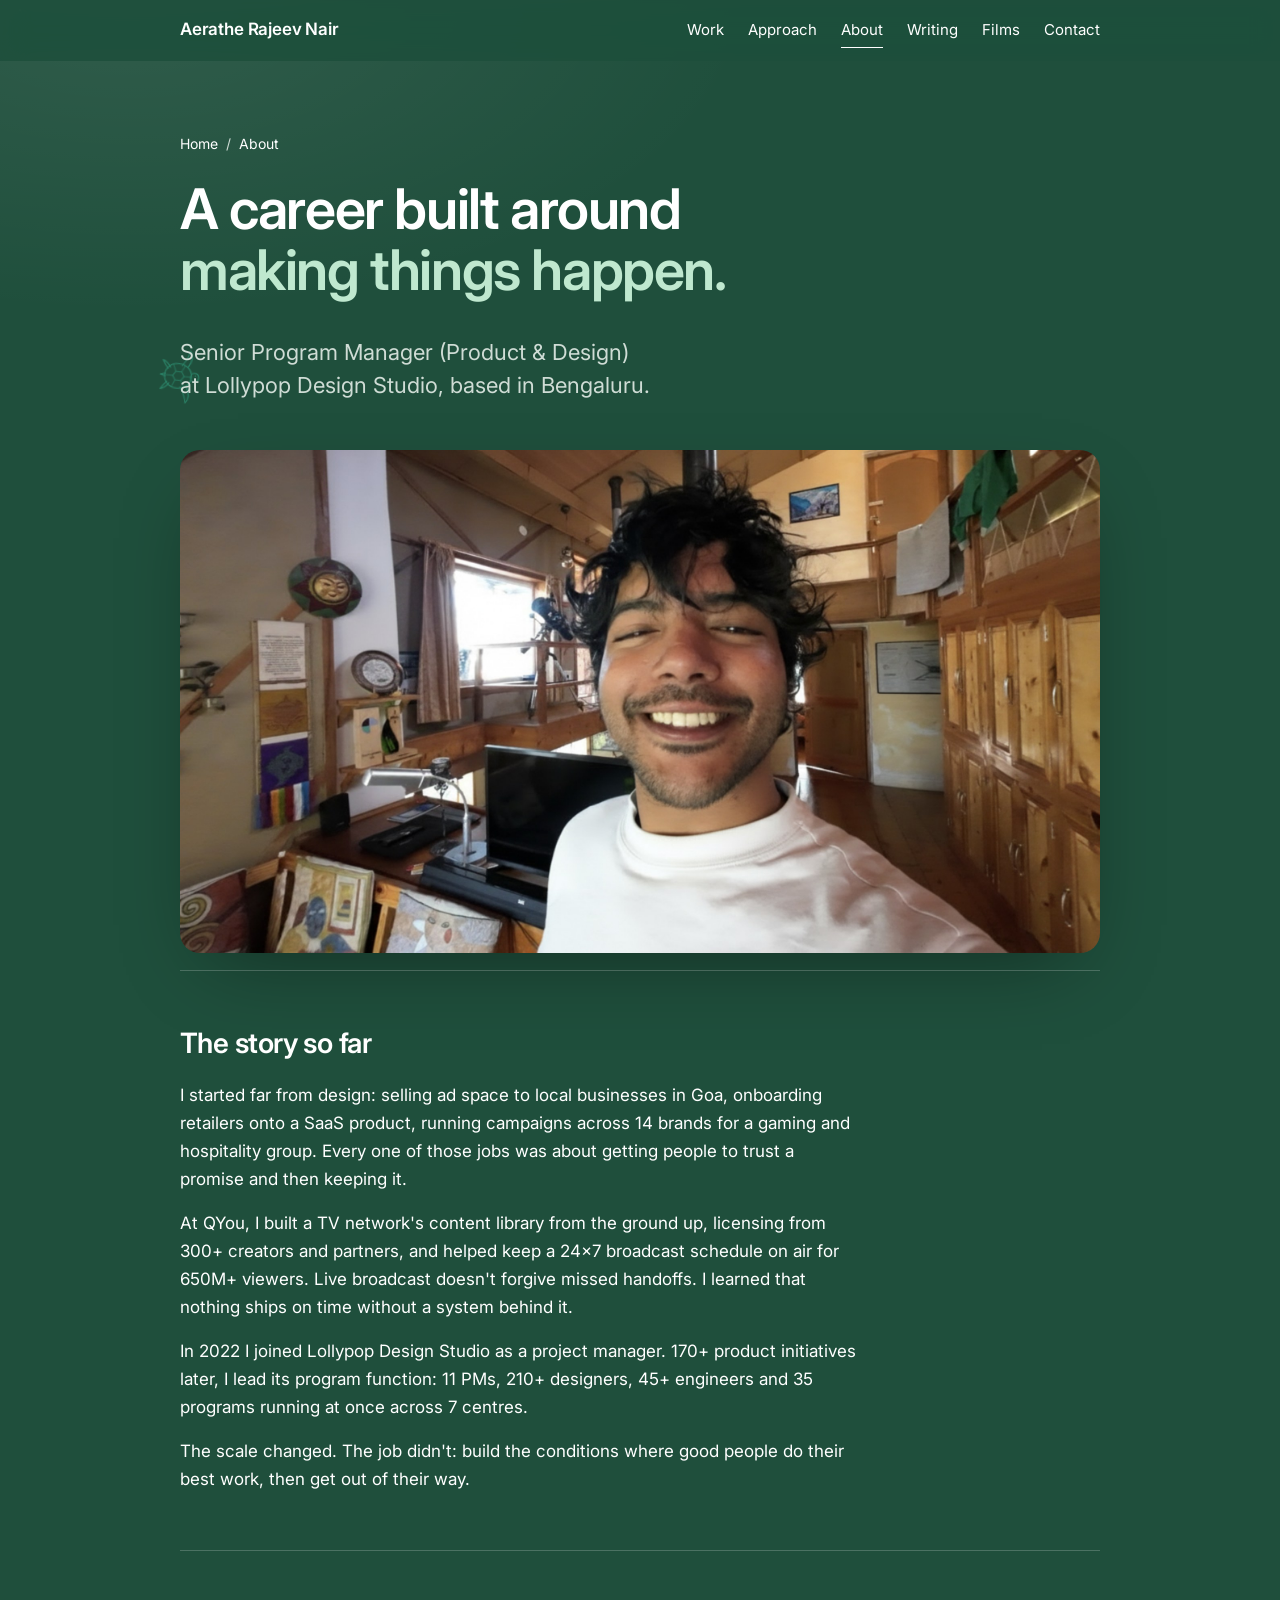
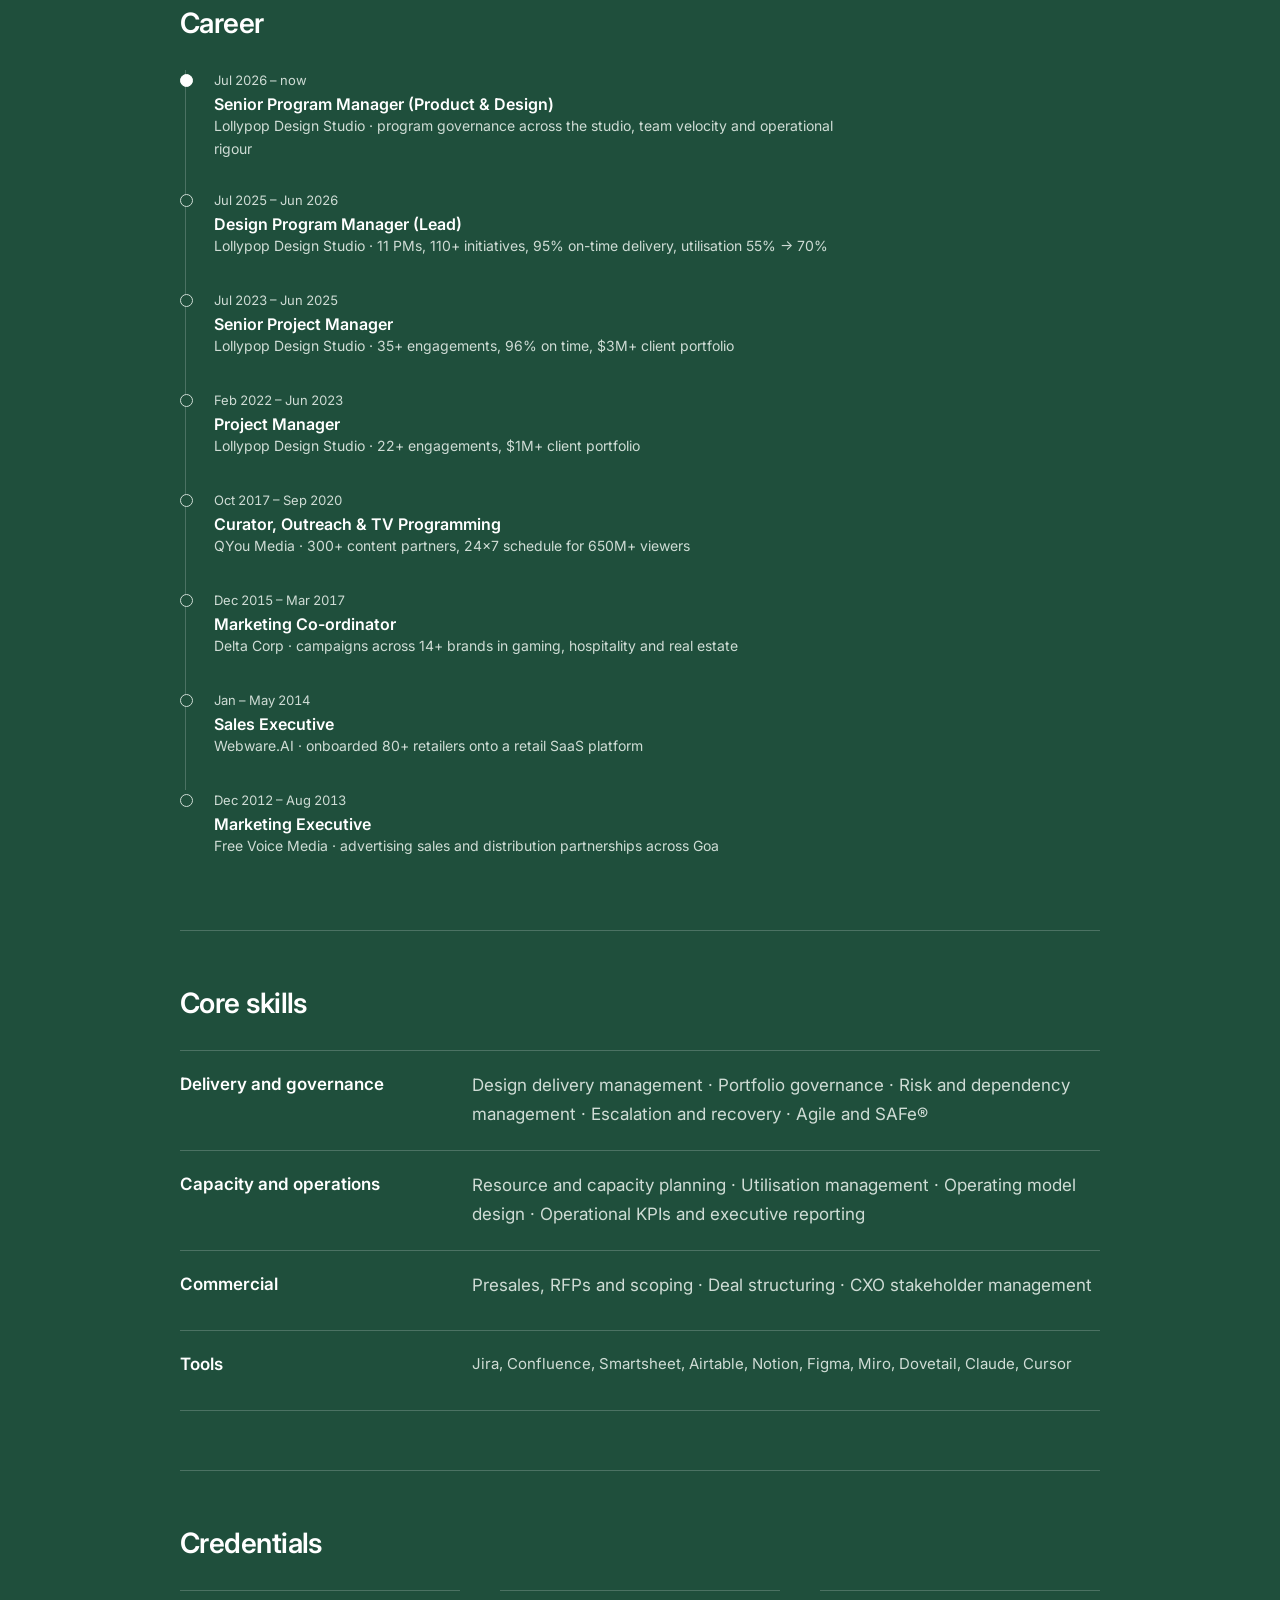
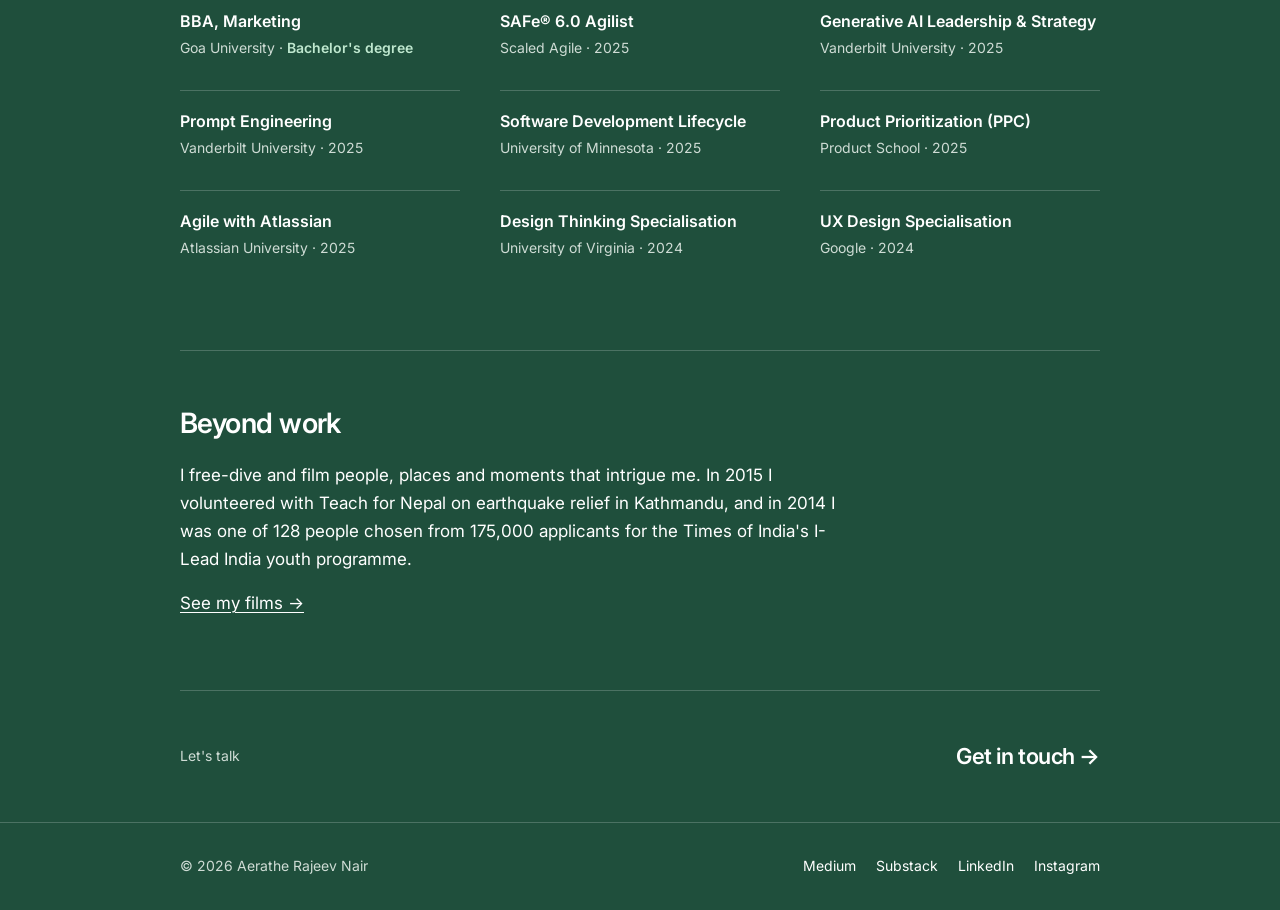
==== commit 88a09249: "Add files via upload" ====
--- a/about.html
+++ b/about.html
@@ -5,12 +5,18 @@
 <meta name="color-scheme" content="light">
 <meta name="viewport" content="width=device-width, initial-scale=1, viewport-fit=cover">
 <title>About · Aerathe Rajeev Nair</title>
-<meta name="description" content="From media sales and broadcast operations to leading program management for a 250+ designer studio.">
+<meta name="description" content="From media sales and broadcast operations to leading program management for a 210+ designer studio.">
 <link rel="icon" href="favicon.svg" type="image/svg+xml">
 <meta property="og:type" content="website">
 <meta property="og:title" content="About · Aerathe Rajeev Nair">
-<meta property="og:description" content="From media sales and broadcast operations to leading program management for a 250+ designer studio.">
-<meta name="twitter:card" content="summary">
+<meta property="og:description" content="From media sales and broadcast operations to leading program management for a 210+ designer studio.">
+<meta name="twitter:card" content="summary_large_image">
+<meta property="og:image" content="https://www.aeratheportfolio.in/og-image.jpg">
+<meta property="og:image:width" content="1200">
+<meta property="og:image:height" content="630">
+<meta property="og:image:alt" content="Aerathe Rajeev Nair, Senior Program Manager, Product &amp; Design">
+<meta property="og:site_name" content="Aerathe Rajeev Nair">
+<meta name="twitter:image" content="https://www.aeratheportfolio.in/og-image.jpg">
 <link rel="preconnect" href="https://fonts.googleapis.com">
 <link rel="preconnect" href="https://fonts.gstatic.com" crossorigin>
 <link rel="stylesheet" href="https://fonts.googleapis.com/css2?family=Inter:wght@400;500;600&display=swap">
@@ -56,7 +62,7 @@
     <div class="read">
       <p>I started far from design: selling ad space to local businesses in Goa, onboarding retailers onto a SaaS product, running campaigns across 14 brands for a gaming and hospitality group. Every one of those jobs was about getting people to trust a promise and then keeping it.</p>
       <p>At QYou, I built a TV network's content library from the ground up, licensing from 300+ creators and partners, and helped keep a 24×7 broadcast schedule on air for 650M+ viewers. Live broadcast doesn't forgive missed handoffs. I learned that nothing ships on time without a system behind it.</p>
-      <p>In 2022 I joined Lollypop Design Studio as a project manager. 170+ product initiatives later, I lead its program function: 11 PMs, 250+ designers, 45+ engineers and 35 programs running at once across 7 centres.</p>
+      <p>In 2022 I joined Lollypop Design Studio as a project manager. 170+ product initiatives later, I lead its program function: 11 PMs, 210+ designers, 45+ engineers and 35 programs running at once across 7 centres.</p>
       <p>The scale changed. The job didn't: build the conditions where good people do their best work, then get out of their way.</p>
     </div>
   </div>
--- a/style.css
+++ b/style.css
@@ -1715,3 +1715,1300 @@
 .fp-play::after { content: ""; position: absolute; left: 17px; top: 13px; border-style: solid; border-width: 9px 0 9px 14px; border-color: transparent transparent transparent #fff; }
 .fp-clip.is-blocked .fp-play { display: block; }
 @media (max-width: 600px) { .fp-clip { border-radius: 10px; } }
+
+/* Awards: laurel + project + award · year, no card. Whole item links to the award page. */
+.awards .awards-head { margin-bottom: 40px; }
+.award-laurels { column-gap: 40px; row-gap: 40px; }
+.award-laurels a, .award-laurels a:hover, .award-laurels a:focus-visible { border: 0; box-shadow: none; padding: 0; background: none; transform: none; border-radius: 8px; }
+.award-laurels a { align-items: center; text-align: center; color: var(--fg); }
+.aw-laurel { width: 52px; height: 50px; margin-bottom: 14px; color: var(--gold); }
+.aw-title { font-size: 19px; font-weight: 600; letter-spacing: -0.01em; line-height: 1.3; text-decoration: underline; text-decoration-color: transparent; text-decoration-thickness: 1px; text-underline-offset: 4px; transition: text-decoration-color .2s ease; }
+.aw-meta { margin-top: 4px; font-size: 15px; color: var(--muted); }
+.aw-ext { display: inline-block; margin-left: 6px; font-size: 15px; font-weight: 500; opacity: 0; transition: opacity .2s ease, transform .2s ease; }
+.award-laurels a:hover .aw-title, .award-laurels a:focus-visible .aw-title { text-decoration-color: currentColor; }
+.award-laurels a:hover .aw-ext, .award-laurels a:focus-visible .aw-ext { opacity: 1; transform: translate(1px, -1px); }
+@media (hover: none) { .aw-ext { opacity: .6; } }
+@media (max-width: 760px) { .award-laurels { row-gap: 40px; } .aw-laurel { width: 44px; height: 42px; margin-bottom: 10px; } .aw-title { font-size: 17px; } .aw-meta { font-size: 14px; } }
+.aw-title { position: relative; }
+.aw-ext { position: absolute; left: 100%; top: 0; }
+/* Case studies list ends its section: the section divider below closes it, so no second line */
+.work li:last-child { border-bottom: 0; }
+.work li:last-child a { padding-bottom: 0; }
+.work { border-top: 0; }
+/* Field notes list: lines only between articles */
+.writing { border-top: 0; }
+.writing li:last-child { border-bottom: 0; }
+
+/* Free-diving film and dance film side by side (stacked on phones, where the controls need the width) */
+.ff-pair { display: grid; grid-template-columns: repeat(2, minmax(0, 1fr)); gap: 20px 40px; max-width: var(--wide); }
+.ff-pair .feature-film { margin: 0; min-width: 0; }
+.ff-pair .feature-film figcaption { font-size: 13px; }
+@media (max-width: 600px) { .ff-pair { grid-template-columns: 1fr; } }
+/* Films row on phones: three stills per row (shorter tiles), tighter gaps */
+@media (max-width: 760px) { .film-grid { grid-template-columns: repeat(3, minmax(0, 1fr)); column-gap: 20px; row-gap: 20px; } }
+
+/* Outside work: diving film full width; dance film + rope-skipping clip side by side; one row of stills */
+#films > .feature-film { margin-bottom: 40px; }
+.ff-pair { align-items: start; }
+.ff-pair .fp-clip { min-height: 0 !important; }
+#film-grid { margin-top: 40px; }
+@media (max-width: 760px) {
+  #film-grid > :not([data-m]) { display: none; }
+  #film-grid > [data-m="1"] { order: 1; }
+  #film-grid > [data-m="2"] { order: 2; }
+  #film-grid > [data-m="3"] { order: 3; }
+}
+
+/* Mobile: each case study is a soft card: wide thumbnail, then label, title, line */
+@media (max-width: 760px) {
+  .work { display: flex; flex-direction: column; gap: 20px; }
+  .work li, .work li:last-child { border-bottom: 0; }
+  .work a, .work li:last-child a { display: flex; flex-direction: column; align-items: stretch; gap: 0; padding: 12px 12px 22px; margin-inline: 0; border-radius: 22px; background: var(--soft); border: 1px solid var(--line); }
+  .work a:hover { background: var(--soft); }
+  .work .thumb, .work .thumb.has-img { order: 0; margin-bottom: 18px; aspect-ratio: 12 / 5; border: 1px solid var(--line); border-radius: 14px; }
+  .work .meta { order: 1; align-self: flex-start; text-align: left; font-size: 13px; margin: 0 6px 6px; letter-spacing: .01em; }
+  .work .work-text { order: 2; gap: 6px; padding: 0 6px; }
+  .work .work-text p { font-size: 16px; line-height: 1.5; }
+}
+/* Mobile case study cards: white card, thumbnail runs edge to edge across the top */
+@media (max-width: 760px) {
+  .work a, .work li:last-child a { padding: 0 0 22px; overflow: hidden; background: #fff; }
+  .work a:hover { background: #fff; }
+  .work .thumb, .work .thumb.has-img { border: 0; border-bottom: 1px solid var(--line); border-radius: 0; margin-bottom: 18px; }
+  .work .meta { margin: 0 18px 6px; }
+  .work .work-text { padding: 0 18px; }
+}
+
+/* Case studies: outcome cards. Each card leads with a real result from the case study, then the story. */
+.work { display: grid; grid-template-columns: repeat(2, minmax(0, 1fr)); gap: 20px; border: 0; }
+.work li, .work li:last-child { border: 0; }
+.work a, .work li:last-child a { display: flex; flex-direction: column; align-items: stretch; gap: 0; height: 100%; padding: 28px; margin: 0; border-radius: 22px; background: #fff; border: 1px solid var(--line); overflow: visible; transition: border-color .2s ease, box-shadow .25s ease; }
+.work a:hover { background: #fff; border-color: color-mix(in srgb, var(--fg) 25%, var(--line)); box-shadow: 0 14px 30px -22px rgba(0,0,0,.3); }
+.work a:hover h3 .arrow { transform: translateX(4px); }
+.work .meta { order: 0; align-self: flex-start; text-align: left; margin: 0 0 18px; font-size: 13px; grid-column: auto; }
+.cs-stat { order: 1; display: flex; flex-direction: column; gap: 6px; padding-bottom: 18px; margin-bottom: 18px; border-bottom: 1px solid var(--line); }
+.cs-stat b { font-size: 40px; line-height: 1; font-weight: 600; letter-spacing: -0.03em; color: var(--fg); white-space: nowrap; }
+.cs-stat span { font-size: 13px; line-height: 1.35; color: var(--muted); }
+.work .work-text { order: 2; padding: 0; gap: 6px; }
+.work .work-text p { font-size: 15px; line-height: 1.5; }
+@media (max-width: 760px) {
+  .work { grid-template-columns: 1fr; }
+  .work a, .work li:last-child a { padding: 22px; background: #fff; }
+  .cs-stat b { font-size: 36px; }
+}
+
+/* Selected work: shorter 2:1 image cards; the link line is replaced by a ↗ after the name */
+.sw-thumb { aspect-ratio: 2 / 1; margin-bottom: 12px; }
+.sw-grid { gap: 36px 40px; }
+.sw-name { font-weight: 600; }
+.sw-name::after { content: " ↗"; color: var(--muted); font-weight: 400; }
+.sw-desc { font-size: 14px; }
+.sw-cta { display: none; }
+.sw-card:hover .sw-name, .sw-card:focus-visible .sw-name { text-decoration: underline; text-underline-offset: 4px; text-decoration-thickness: 1px; }
+#selected.sw-light { padding-block: 80px; }
+@media (max-width: 760px) { .sw-grid { grid-auto-columns: 70%; gap: 20px; } }
+
+/* Selected work: destination label after the category (App Store / Google Play / Website); every card the same height */
+.sw-name::after { content: none; }
+.sw-dest { color: var(--fg); font-weight: 500; white-space: nowrap; }
+.sw-dest span { display: inline-block; transition: transform .2s ease; }
+.sw-card:hover .sw-dest span, .sw-card:focus-visible .sw-dest span { transform: translate(2px, -2px); }
+.sw-card:hover .sw-dest, .sw-card:focus-visible .sw-dest { text-decoration: underline; text-underline-offset: 3px; text-decoration-thickness: 1px; }
+.sw-card:hover .sw-name, .sw-card:focus-visible .sw-name { text-decoration: none; }
+.sw-grid { grid-auto-rows: 1fr; }
+.sw-grid > li { display: flex; }
+.sw-card { flex: 1; height: auto; }
+.sw-meta { margin-top: auto; margin-bottom: 0; padding-top: 10px; }
+
+/* Case studies: 2×2 cards, each in its case study's colour, with an outcome panel */
+.cs-grid { list-style: none; margin: 0; padding: 0; display: grid; grid-template-columns: repeat(2, minmax(0, 1fr)); gap: 20px 20px; max-width: var(--wide); }
+.cs-grid > li { display: flex; }
+.cs-card { --tint: color-mix(in srgb, var(--c) 8%, #fff); flex: 1; display: flex; flex-direction: column; padding: 26px; border-radius: 22px; background: #fff; border: 1px solid var(--line); color: var(--fg); text-decoration: none; position: relative; overflow: hidden; transition: border-color .25s ease, box-shadow .3s ease, transform .3s ease, background-color .3s ease; }
+.cs-card::before { content: ""; position: absolute; left: 0; right: 0; top: 0; height: 4px; background: var(--c); transform: scaleX(0); transform-origin: left; transition: transform .45s cubic-bezier(.2,.7,.2,1); }
+.cs-tag { display: inline-flex; align-items: center; gap: 8px; font-size: 13px; color: var(--muted); }
+.cs-tag i { width: 8px; height: 8px; border-radius: 50%; background: var(--c); }
+.cs-card h3 { margin: 10px 0 0; font-size: 19px; line-height: 1.3; font-weight: 600; letter-spacing: -0.01em; }
+.cs-card .ar { display: inline-block; color: var(--c); transition: transform .25s ease; }
+.cs-card p { margin: 6px 0 22px; font-size: 15px; line-height: 1.5; color: var(--muted); }
+.cs-out { display: block; margin-top: auto; padding: 16px 18px; border-radius: 14px; background: var(--tint); transition: background-color .3s ease, color .3s ease; }
+.cs-ol { display: block; font-size: 12px; letter-spacing: .06em; text-transform: uppercase; font-weight: 600; color: var(--c); margin-bottom: 6px; transition: color .3s ease; }
+.cs-ot { display: block; font-size: 16px; line-height: 1.45; font-weight: 500; color: var(--fg); transition: color .3s ease; }
+.cs-card:hover, .cs-card:focus-visible { border-color: color-mix(in srgb, var(--c) 45%, var(--line)); box-shadow: 0 18px 40px -26px color-mix(in srgb, var(--c) 70%, transparent); transform: translateY(-3px); }
+.cs-card:hover::before, .cs-card:focus-visible::before { transform: scaleX(1); }
+.cs-card:hover .ar, .cs-card:focus-visible .ar { transform: translateX(4px); }
+.cs-card:hover .cs-out, .cs-card:focus-visible .cs-out { background: var(--c); }
+.cs-card:hover .cs-ol, .cs-card:focus-visible .cs-ol { color: rgba(255,255,255,.75); }
+.cs-card:hover .cs-ot, .cs-card:focus-visible .cs-ot { color: #fff; }
+.cs-card:focus-visible { outline: 2px solid var(--c); outline-offset: 3px; }
+@media (max-width: 760px) {
+  .cs-grid { grid-template-columns: 1fr; }
+  .cs-card { padding: 22px; }
+  .cs-card::before { transform: scaleX(1); }
+}
+@media (prefers-reduced-motion: reduce) { .cs-card, .cs-card::before, .cs-card .ar { transition: none; } .cs-card:hover { transform: none; } }
+
+/* Case study cards without outcomes: category, title, line, "View case study →" */
+.cs-card p { margin: 6px 0 0; }
+.cs-link { display: inline-flex; align-items: center; gap: 6px; margin-top: auto; padding-top: 20px; font-size: 15px; font-weight: 600; color: var(--c); }
+.cs-link span { display: inline-block; transition: transform .25s ease; }
+.cs-card { background: linear-gradient(to bottom, #fff, #fff); transition: border-color .25s ease, box-shadow .3s ease, transform .3s ease, background-color .3s ease; }
+.cs-card:hover, .cs-card:focus-visible { background: var(--tint); }
+.cs-card:hover .cs-link span, .cs-card:focus-visible .cs-link span { transform: translateX(4px); }
+.cs-card:hover .cs-link, .cs-card:focus-visible .cs-link { text-decoration: underline; text-underline-offset: 4px; text-decoration-thickness: 1px; }
+/* Case study cards: title first; outcome sits quietly below a divider */
+.cs-card h3 { font-size: 21px; line-height: 1.3; margin-top: 12px; }
+.cs-card p { font-size: 15px; }
+.cs-res { display: block; margin-top: 20px; padding-top: 16px; border-top: 1px solid var(--line); font-size: 14px; line-height: 1.55; color: color-mix(in srgb, var(--fg) 72%, transparent); }
+.cs-rl { display: block; margin-bottom: 4px; font-size: 11px; letter-spacing: .07em; text-transform: uppercase; font-weight: 600; color: var(--c); }
+.cs-link { padding-top: 18px; }
+.cs-card:hover .cs-res, .cs-card:focus-visible .cs-res { border-top-color: color-mix(in srgb, var(--c) 30%, var(--line)); }
+/* Case study cards: hover fades in a soft green gradient, like the problem cards */
+.cs-card { isolation: isolate; }
+.cs-card::after { content: ""; position: absolute; inset: -20%; z-index: -1; pointer-events: none; opacity: 0;
+  background:
+    radial-gradient(38% 32% at 8% 12%, #effaf3 0%, transparent 70%),
+    radial-gradient(55% 50% at 85% 20%, #8fdcb4 0%, transparent 72%),
+    radial-gradient(60% 55% at 20% 85%, #7cc4ef 0%, transparent 70%),
+    linear-gradient(60deg, #8fdcb4 0%, #55b9a7 48%, #7cc4ef 100%);
+  filter: blur(28px) saturate(1.05);
+  transition: opacity .45s ease, transform .9s cubic-bezier(.2,.7,.2,1); }
+.cs-card:hover::after, .cs-card:focus-visible::after { opacity: .45; transform: scale(1.08) rotate(3deg); }
+.cs-card:hover, .cs-card:focus-visible { background: #fff; border-color: color-mix(in srgb, #55b9a7 45%, var(--line)); box-shadow: 0 18px 40px -26px rgba(31,120,100,.55); }
+.cs-card:hover::before, .cs-card:focus-visible::before { background: #55b9a7; }
+.cs-card:hover .cs-res, .cs-card:focus-visible .cs-res { border-top-color: rgba(20,60,50,.18); color: color-mix(in srgb, var(--fg) 85%, transparent); }
+.cs-card:hover p, .cs-card:focus-visible p { color: color-mix(in srgb, var(--fg) 70%, transparent); }
+@media (prefers-reduced-motion: reduce) { .cs-card::after { transition: opacity .2s; } .cs-card:hover::after { transform: none; } }
+.cs-card:hover .cs-tag i, .cs-card:focus-visible .cs-tag i { background: #1f7a64; }
+.cs-card:hover .cs-rl, .cs-card:hover .cs-link, .cs-card:focus-visible .cs-rl, .cs-card:focus-visible .cs-link { color: #17604f; }
+.cs-tag i, .cs-rl, .cs-link { transition: color .3s ease, background-color .3s ease; }
+/* Lighter green hover wash */
+.cs-card:hover::after, .cs-card:focus-visible::after { opacity: .24; }
+.cs-card:hover, .cs-card:focus-visible { border-color: color-mix(in srgb, #55b9a7 35%, var(--line)); box-shadow: 0 16px 36px -26px rgba(31,120,100,.4); }
+
+/* Case study cards, OpenAI-style: flat white, hairline border, 12px radius, grey hover; no colour, lift or gradient */
+.cs-card, .cs-card:hover, .cs-card:focus-visible { box-shadow: none; transform: none; }
+.cs-card { background: #fff; border: 1px solid rgba(0,0,0,.1); border-radius: 12px; transition: background-color .15s ease; }
+.cs-card::before, .cs-card::after { display: none; }
+.cs-card:hover, .cs-card:focus-visible { background: #f7f7f7; border-color: rgba(0,0,0,.1); }
+.cs-tag i { display: none; }
+.cs-tag { color: #8e8e8e; }
+.cs-card h3 { font-weight: 500; }
+.cs-card p, .cs-card:hover p, .cs-card:focus-visible p { color: #5d5d5d; }
+.cs-res, .cs-card:hover .cs-res, .cs-card:focus-visible .cs-res { color: #5d5d5d; border-top-color: rgba(0,0,0,.08); }
+.cs-rl, .cs-card:hover .cs-rl, .cs-card:focus-visible .cs-rl { color: #8e8e8e; letter-spacing: .04em; }
+.cs-link, .cs-card:hover .cs-link, .cs-card:focus-visible .cs-link { color: #000; font-weight: 500; font-size: 14px; }
+.cs-card:focus-visible { outline: 2px solid #000; outline-offset: 3px; }
+
+/* Case study cards: gradient orb (in each case study's colours) and a clearer outline */
+.cs-card { border: 1px solid rgba(0,0,0,.16); }
+.cs-card:hover, .cs-card:focus-visible { border-color: rgba(0,0,0,.24); }
+.cs-orb { display: block; width: 44px; height: 44px; margin-bottom: 16px; border-radius: 50%; flex: none;
+  background: radial-gradient(circle at 30% 30%, var(--g1), transparent 60%), radial-gradient(circle at 75% 70%, var(--g3), transparent 60%), linear-gradient(135deg, var(--g1), var(--g2) 55%, var(--g3));
+  box-shadow: inset 0 0 0 1px rgba(255,255,255,.4);
+  transition: transform .5s cubic-bezier(.2,.7,.2,1); }
+.cs-card:hover .cs-orb, .cs-card:focus-visible .cs-orb { transform: scale(1.12) rotate(25deg); }
+@media (prefers-reduced-motion: reduce) { .cs-orb { transition: none; } .cs-card:hover .cs-orb { transform: none; } }
+/* "View case study →": underline the words only, never the arrow */
+.cs-card .cs-link, .cs-card:hover .cs-link, .cs-card:focus-visible .cs-link { text-decoration: none; }
+.cs-card:hover .cs-lt, .cs-card:focus-visible .cs-lt { text-decoration: underline; text-underline-offset: 4px; text-decoration-thickness: 1px; }
+.cs-ar { display: inline-block; text-decoration: none; transition: transform .25s ease; }
+.cs-card:hover .cs-ar, .cs-card:focus-visible .cs-ar { transform: translateX(4px); }
+
+/* Sea turtles swimming behind the content */
+.sea-turtles{position:absolute;left:0;top:0;width:100%;pointer-events:none;z-index:-1;overflow:hidden}
+.sea-turtle{position:absolute;left:0;top:0;opacity:.6;will-change:transform}
+.sea-turtle svg{display:block;width:100%;height:auto}
+.sea-turtle .tf{transform-box:fill-box;animation:tf-paddle 2.8s ease-in-out infinite}
+.sea-turtle .tf-l{transform-origin:100% 50%}
+.sea-turtle .tf-r{transform-origin:0% 50%;animation-name:tf-paddle-r}
+.sea-turtle .tb{transform-box:fill-box;transform-origin:50% 0;animation:tb-kick 2.8s ease-in-out infinite}
+@keyframes tf-paddle{0%,100%{transform:rotate(14deg)}50%{transform:rotate(-16deg)}}
+@keyframes tf-paddle-r{0%,100%{transform:rotate(-14deg)}50%{transform:rotate(16deg)}}
+@keyframes tb-kick{0%,100%{transform:rotate(-6deg)}50%{transform:rotate(6deg)}}
+@media (prefers-reduced-motion: reduce){.sea-turtle .tf,.sea-turtle .tb{animation:none}}
+@media (max-width:640px){.sea-turtle{opacity:.4}}
+.sea-turtle.is-fleeing .tf,.sea-turtle.is-fleeing .tb{animation-duration:.9s}
+/* Field notes: all articles on desktop, the three chosen ones on phones */
+@media (max-width: 760px) {
+  .writing li.w-desk { display: none; }
+  .writing li.w-mlast { border-bottom: 0; }
+}
+/* Selected work, phones: the App Store / Google Play / Visit site link always sits on its own second line */
+@media (max-width: 760px) {
+  .sw-sep { display: none; }
+  .sw-meta .sw-dest { display: block; margin-top: 4px; width: max-content; }
+}
+
+/* Case-study chips: one even height that sits on the dot grid, text centred */
+.page-case .cs-meta { align-items: flex-start; row-gap: 20px; }
+.page-case .cs-meta span { display: inline-flex; align-items: center; min-height: 40px; padding: 7px 14px; line-height: 1.35; box-sizing: border-box; }
+
+/* Approach page: problem card hover — colour wash, filled toggle, stronger takeaway bar */
+.pcard { transition: border-color .2s ease, box-shadow .25s ease, background-color .3s ease; }
+/* same hover surface as the homepage case-study cards */
+.page-approach .pcard:hover { background: #f7f7f7; border-color: rgba(0,0,0,.24) !important; }
+.page-approach .problems .pcard summary::after { transition: transform .3s cubic-bezier(.2,.7,.2,1), border-color .2s ease, background-color .2s ease; }
+.page-approach .problems .pcard:hover summary::after { transform: rotate(90deg); border-color: var(--fg);
+  background: linear-gradient(#fff, #fff) center / 11px 1.5px no-repeat, linear-gradient(#fff, #fff) center / 1.5px 11px no-repeat, var(--fg); }
+.page-approach .problems .pcard[open]:hover summary::after { transform: none; background: linear-gradient(#fff, #fff) center / 11px 1.5px no-repeat, var(--fg); }
+.page-approach .ptext .psig { transition: border-left-width .25s ease, padding-left .25s ease; }
+.page-approach .pcard:hover .ptext .psig { border-left-width: 5px; padding-left: 12px; }
+@media (prefers-reduced-motion: reduce) { .page-approach .problems .pcard:hover summary::after { transform: none; } }
+
+/* Case studies: one consistent type scale */
+.page-case .sec-head h2 { font-size: 28px; line-height: 1.2; letter-spacing: -0.02em; }
+@media (max-width: 640px) { .page-case .sec-head h2 { font-size: 24px; } }
+/* intro line under a section heading: clearly a step below it */
+.page-case .cs-section:not(.case-closing) .closing { font-size: 20px; font-weight: 500; line-height: 1.4; letter-spacing: -0.01em; }
+/* bold is one weight, at the size of the text around it */
+.page-case main p strong, .page-case main li strong, .page-case main p b { font-weight: 600; }
+.page-case .callout-alert strong { font-size: 1em; }
+/* small block headings read as headings, not captions */
+.page-case .questions > .label, .page-case .catches > .label { font-size: 17px; font-weight: 600; color: var(--fg); letter-spacing: -0.01em; text-transform: none; }
+/* card titles sit above their text, never smaller than it */
+.lead-cards li { font-size: 16px; line-height: 1.6; }
+.lead-cards li strong { font-size: 17px; line-height: 1.4; margin-bottom: 8px; }
+.page-case .stats strong { font-size: 18px; line-height: 1.4; }
+.page-case .stats > div > span { display: block; line-height: 1.6; }
+.page-case .stats a.btn { margin-top: 16px; }
+/* same line spacing for the same kind of text */
+.page-case main p, .page-case main li, .page-case main dd { line-height: 1.6; }
+.page-case .cap-list dd { line-height: 1.6; }
+
+/* Buttons: one height everywhere (40px, a whole grid square) */
+.btn { min-height: 40px; padding: 0 20px; box-sizing: border-box; line-height: 1; }
+.btn span[aria-hidden="true"] { line-height: 1; }
+
+/* Case studies: one spacing system — 80 around sections, 40 between blocks, 20 between related items */
+.page-case .cs-hero { padding-block: 80px 60px; }
+.page-case .cs-hero h1 { margin-top: 20px; }
+.page-case .cs-hero .lede { margin-top: 20px; }
+.page-case .cs-hero .cs-meta { margin-top: 32px; }
+.page-case .cover { margin-bottom: 40px; }
+.page-case .onpage { padding-bottom: 60px; }
+.page-case .cs-section { padding-block: 80px; }
+.page-case .sec-head { margin-bottom: 40px; }
+.page-case .cs-section > * + * { margin-top: 40px !important; }
+.page-case .cs-section > .sec-head + * { margin-top: 0 !important; }
+.page-case .cs-section > .closing { margin-bottom: 0 !important; }
+.page-case .cs-section > .closing + * { margin-top: 12px !important; }
+.page-case .cs-section > .closing + .read.muted { margin-bottom: 0 !important; }
+.page-case .cs-section > .check-cats, .page-case .cs-section > .read + .read, .page-case .cs-section > .check-cats + * { margin-top: 20px !important; }
+.page-case .cs-section > .btn { margin-top: 32px !important; }
+.page-case .questions > .label, .page-case .catches > .label { margin: 0 0 12px; }
+.page-case .questions ol, .page-case .questions ul { margin: 0; }
+.page-case .questions > p:not(.label) { margin-top: 20px; }
+/* cards: the same inner padding */
+.page-case .stats div, .lead-cards li { padding: 24px; }
+.lead-cards li::before { margin-bottom: 16px; }
+.page-case .cs-section.band { padding-block: 80px; }
+.page-case .check-cats { align-items: flex-start; }
+.page-case .check-cats li { display: inline-flex; align-items: center; min-height: 40px; box-sizing: border-box; padding-block: 0; }
+/* four lead cards sit as an even 2 × 2, not three and an orphan */
+.lead-cards:has(> li:nth-child(4):last-child) { grid-template-columns: repeat(2, minmax(0, 1fr)); }
+@media (max-width: 640px) { .lead-cards:has(> li:nth-child(4):last-child) { grid-template-columns: 1fr; } }
+.page-case .chain { align-items: center; }
+.page-case .chain > li { display: inline-flex; align-items: center; box-sizing: border-box; height: 40px; min-height: 0; padding-block: 0; }
+
+
+/* Clients marquee: logos, all in grey; --h is set on each image */
+.marquee { --logo-scale: 1; } /* --h comes from each logo's measured artwork; change this one number to resize them all */
+.marquee-track li { display: flex; align-items: center; height: 38px; }
+/* --y lifts a logo whose visual weight sits low; --ink darkens logos with very thin strokes */
+.marquee-track img { height: calc(var(--h, 28px) * var(--logo-scale)); transform: translateY(calc(var(--y, 0px) * var(--logo-scale))); width: auto; max-width: none; opacity: 1; filter: brightness(0) opacity(var(--ink, .5)); -webkit-user-drag: none; user-select: none; }
+@media (max-width: 640px) { .marquee { --logo-scale: .875; } }
+
+/* Approach hero: philosophy, five-step flow, and a direction cue */
+.page-approach .ctx-hero { padding-block: 72px 56px; }
+.page-approach .ctx-hero h1 { margin-top: 40px; font-size: clamp(36px, 5.4vw, 56px); line-height: 1.06; letter-spacing: -0.03em; max-width: 14ch; }
+.page-approach .ctx-lede { margin-top: 24px; max-width: 32em; font-family: "Source Serif 4", Georgia, serif; font-size: clamp(21px, 2.4vw, 25px); line-height: 1.5; color: #2b2b33; }
+.page-approach .ctx-approach { margin-top: 36px; font-size: 17px; font-weight: 600; }
+.page-approach .flow5 { list-style: none; margin: 20px 0 0; padding: 0; display: grid; grid-template-columns: repeat(5, minmax(0, 1fr)); max-width: var(--wide); }
+.page-approach .flow5 li { position: relative; display: flex; flex-direction: column; align-items: flex-start; gap: 14px; padding-right: 16px; }
+.page-approach .flow5 li:not(:last-child)::after { content: ""; position: absolute; left: 60px; right: 4px; top: 24px; height: 1px; background: repeating-linear-gradient(90deg, var(--muted) 0 4px, transparent 4px 8px); opacity: .5; }
+.page-approach .flow5 li:not(:last-child)::before { content: ""; position: absolute; right: 2px; top: 20px; width: 7px; height: 7px; border-top: 1.5px solid var(--muted); border-right: 1.5px solid var(--muted); transform: rotate(45deg); opacity: .7; }
+.page-approach .f5-ic { display: grid; place-items: center; width: 48px; height: 48px; border-radius: 14px; background: var(--soft); box-shadow: inset 0 0 0 1px var(--line); color: var(--fg); }
+.page-approach .f5-ic svg { width: 28px; height: 28px; }
+.page-approach .f5-ic .f { fill: #9fb3f5; fill-opacity: .35; }
+.page-approach .flow5 b { font-size: 15px; font-weight: 600; line-height: 1.35; letter-spacing: -0.01em; max-width: 13ch; }
+.page-approach .ctx-body { margin-top: 48px; max-width: 38em; font-size: 17px; line-height: 1.65; }
+.page-approach .ctx-cue { display: inline-flex; align-items: center; gap: 12px; margin-top: 28px; padding: 10px 18px 10px 10px; border-radius: 999px; background: #f4f3fd; font-size: 15px; line-height: 1.4; color: var(--fg); }
+.page-approach .cue-i { display: grid; place-items: center; flex: none; width: 24px; height: 24px; border-radius: 50%; background: var(--fg); color: var(--bg); font-family: "Source Serif 4", Georgia, serif; font-style: italic; font-weight: 600; font-size: 15px; line-height: 1; }
+@media (max-width: 760px) {
+  .page-approach .flow5 { grid-template-columns: 1fr; }
+  .page-approach .flow5 li { flex-direction: row; align-items: center; gap: 16px; padding: 0 0 22px; }
+  .page-approach .flow5 li:not(:last-child)::after { left: 24px; right: auto; top: 52px; bottom: 2px; width: 1px; height: auto; background: repeating-linear-gradient(180deg, var(--muted) 0 4px, transparent 4px 8px); }
+  .page-approach .flow5 li:not(:last-child)::before { display: none; }
+  .page-approach .flow5 b { max-width: none; }
+  .page-approach .ctx-cue { display: flex; align-items: flex-start; border-radius: 14px; padding: 12px 14px; }
+}
+.page-approach .ctx-hero { padding-bottom: 40px; }
+.page-approach #problems { padding-top: 0; border-top: 0; }
+.page-approach #problems > .pgroup:first-child { margin-top: 0 !important; }
+
+/* ===== Design–dev gates page: one type and spacing system =====
+   Type: H1 56 · H2 28 · subsection H3 21 · item titles 17/600 · lead 20/500 · body 17/1.65 · supporting 16 muted · labels 13
+   Space: 80 around sections · 40 after a section heading · 32 between blocks · 56 between subsections */
+.page-gx section.gx { padding-block: 80px; border-top: 0; }
+.page-gx section.gx:not(.band) + section.gx:not(.band) { border-top: 1px solid var(--line); }
+.page-gx .gx .sec-head { margin-bottom: 40px; }
+.page-gx .gx .sec-head h2 { font-size: 28px; line-height: 1.2; letter-spacing: -0.02em; }
+.page-gx .gx h3 { font-size: 17px; line-height: 1.4; font-weight: 600; letter-spacing: -0.01em; margin: 0; }
+.page-gx .gx p { font-size: 17px; line-height: 1.65; }
+.page-gx .gx strong, .page-gx .gx b { font-weight: 600; }
+.page-gx .gx-prose { max-width: var(--read); }
+.page-gx .gx-prose > p + p, .page-gx .gx-prose > ul + p, .page-gx .gx-prose > p + ul { margin-top: 16px; }
+.page-gx .gx-prose + *, .page-gx * + .gx-prose { margin-top: 32px; }
+.page-gx .gx .gx-lead { max-width: var(--read); font-size: 20px; line-height: 1.45; font-weight: 500; letter-spacing: -0.01em; }
+.page-gx .gx-lead + .gx-prose { margin-top: 16px; }
+
+/* cards: outcomes, making it stick */
+.page-gx .gx-cards { display: grid; grid-template-columns: repeat(2, minmax(0, 1fr)); gap: 16px; max-width: var(--wide); }
+.page-gx .gx-card { padding: 24px; border-radius: 16px; background: var(--bg); box-shadow: inset 0 0 0 1px var(--line); }
+.page-gx .gx-card::before { content: ""; display: block; width: 28px; height: 4px; border-radius: 4px; margin-bottom: 16px; background: linear-gradient(90deg, var(--c1), var(--c3)); }
+.page-gx .gx-card p { margin-top: 8px; font-size: 16px; line-height: 1.6; color: var(--muted); }
+
+/* the key line under the problem */
+.page-gx .gx .gx-key { max-width: var(--read); margin-top: 32px; padding: 20px 24px; border-left: 3px solid var(--fg); background: var(--soft); border-radius: 0 12px 12px 0; }
+
+/* gates: a numbered sequence */
+.page-gx .gx-gates { list-style: none; margin: 40px 0 0; padding: 0; max-width: var(--wide); border-top: 1px solid var(--fg); }
+.page-gx .gx-gates li { display: grid; grid-template-columns: 120px minmax(0, 1fr); gap: 24px; padding: 20px 0; border-bottom: 1px solid var(--line); }
+.page-gx .gx-gn { justify-self: start; display: inline-flex; align-items: center; height: 28px; padding: 0 12px; border-radius: 999px; background: var(--fg); color: var(--bg); font-size: 13px; font-weight: 600; }
+.page-gx .gx-gates p { margin-top: 4px; font-size: 16px; line-height: 1.6; color: var(--muted); max-width: 60ch; }
+
+/* subsections inside a section */
+.page-gx .gx-sub { margin-top: 56px; padding-top: 32px; border-top: 1px solid var(--line); max-width: var(--wide); }
+.page-gx .gx-sub > h3 { font-size: 21px; line-height: 1.3; letter-spacing: -0.015em; margin-bottom: 16px; }
+.page-gx .gx-sub > p { max-width: var(--read); }
+.page-gx .gx-sub > * + p { margin-top: 20px; }
+.page-gx .gx-qs { list-style: none; margin: 0; padding: 0; max-width: var(--read); }
+.page-gx .gx-qs li { position: relative; padding: 12px 0 12px 32px; border-bottom: 1px solid var(--line); font-size: 17px; line-height: 1.55; }
+.page-gx .gx-qs li:first-child { border-top: 1px solid var(--line); }
+.page-gx .gx-qs li::before { content: "?"; position: absolute; left: 0; top: 14px; display: grid; place-items: center; width: 20px; height: 20px; border-radius: 50%; background: var(--bg); box-shadow: inset 0 0 0 1.5px var(--fg); font-size: 12px; line-height: 1; font-weight: 700; color: var(--fg); }
+.page-gx .gx-fixes li::before { content: ""; background: var(--fg) url("data:image/svg+xml,%3Csvg xmlns='http://www.w3.org/2000/svg' viewBox='0 0 20 20'%3E%3Cpath d='M5.5 10.5l3 3 6-7' fill='none' stroke='white' stroke-width='2' stroke-linecap='round' stroke-linejoin='round'/%3E%3C/svg%3E") center / 14px no-repeat; }
+
+/* proposed vs suggested */
+.page-gx .gx-table { border-top: 1px solid var(--fg); }
+.page-gx .gx-tr { display: grid; grid-template-columns: 1fr 1fr; gap: 24px; padding: 14px 0; border-bottom: 1px solid var(--line); font-size: 16px; line-height: 1.5; }
+.page-gx .gx-th { font-size: 13px; font-weight: 600; color: var(--muted); padding: 10px 0; }
+.page-gx .gx-tr:not(.gx-th) span:first-child { color: var(--muted); }
+.page-gx .gx-tr:not(.gx-th) span:last-child { font-weight: 500; }
+.page-gx .gx-tr:not(.gx-th) span:last-child::before { content: "\2192\00a0"; color: var(--c2); }
+
+/* checklist parts */
+.page-gx .gx-parts { list-style: none; margin: 32px 0 0; padding: 0; max-width: var(--wide); counter-reset: part; display: grid; gap: 16px; }
+.page-gx .gx-parts > li { counter-increment: part; display: grid; grid-template-columns: 40px minmax(0, 1fr); column-gap: 16px; padding: 24px; border-radius: 16px; box-shadow: inset 0 0 0 1px var(--line); }
+.page-gx .gx-parts > li::before { content: counter(part); grid-row: 1 / span 3; display: grid; place-items: center; width: 32px; height: 32px; border-radius: 50%; background: var(--soft); font-size: 14px; font-weight: 600; }
+.page-gx .gx-parts h3, .page-gx .gx-parts p, .page-gx .gx-parts .gx-tags { grid-column: 2; }
+.page-gx .gx-parts p { margin-top: 4px; font-size: 16px; line-height: 1.6; color: var(--muted); max-width: 60ch; }
+.page-gx .gx-tags { list-style: none; margin: 16px 0 0; padding: 0; display: flex; flex-wrap: wrap; gap: 8px; }
+.page-gx .gx-tags li { display: inline-flex; align-items: center; height: 32px; padding: 0 12px; border-radius: 999px; background: var(--soft); font-size: 14px; }
+.page-gx .gx-action { margin-top: 32px; }
+
+/* the cost of a skipped gate */
+.page-gx .gx-cost { display: grid; grid-template-columns: auto minmax(0, 1fr); gap: 24px; align-items: center; max-width: var(--wide); margin-top: 32px; padding: 24px 28px; border-radius: 16px; background: var(--bg); box-shadow: inset 0 0 0 1px var(--line); }
+.page-gx .gx-cost > b { font-size: 40px; line-height: 1; letter-spacing: -0.03em; font-weight: 600; white-space: nowrap; }
+.page-gx .gx-cost p { max-width: 52ch; }
+.page-gx .gx-fixes { margin-top: 16px; }
+
+/* operating model: a loop of five */
+.page-gx .gx-model { list-style: none; margin: 32px 0 0; padding: 0; max-width: var(--wide); counter-reset: m; border-top: 1px solid var(--fg); }
+.page-gx .gx-model li { counter-increment: m; display: grid; grid-template-columns: 32px 220px minmax(0, 1fr); gap: 4px 16px; align-items: baseline; padding: 18px 0; border-bottom: 1px solid var(--line); }
+.page-gx .gx-model li::before { content: counter(m); font-size: 13px; color: var(--muted); font-variant-numeric: tabular-nums; }
+.page-gx .gx-model p { font-size: 16px; line-height: 1.6; color: var(--muted); }
+.page-gx .gx-model::after { content: "\21BA\00a0 Improve feeds back into Prevent"; display: block; padding-top: 12px; font-size: 13px; color: var(--muted); }
+@media (max-width: 640px) {
+  .page-gx section.gx { padding-block: 60px; }
+  .page-gx .gx-cards { grid-template-columns: 1fr; }
+  .page-gx .gx-model li { grid-template-columns: 28px minmax(0, 1fr); }
+  .page-gx .gx-model li p { grid-column: 2; }
+  .page-gx .gx-gates li { grid-template-columns: 1fr; gap: 10px; }
+  .page-gx .gx-tr { grid-template-columns: 1fr; gap: 4px; }
+  .page-gx .gx-th { display: none; }
+  .page-gx .gx-parts > li { padding: 20px; }
+  .page-gx .gx-cost { grid-template-columns: 1fr; gap: 10px; }
+  .page-gx .gx .gx-lead { font-size: 19px; }
+  .page-gx .gx-sub > h3 { font-size: 19px; }
+}
+
+/* Gates page: emphasis follows each line's job in the story */
+.page-gx .gx-proof { list-style: none; margin: 0 0 40px; padding: 0; display: grid; grid-template-columns: repeat(3, minmax(0, 1fr)); gap: 24px; max-width: var(--wide); border-top: 1px solid var(--fg); }
+.page-gx .gx-proof li { padding-top: 20px; }
+.page-gx .gx-proof b { display: block; font-size: 32px; line-height: 1.1; letter-spacing: -0.03em; font-weight: 600; }
+.page-gx .gx-proof span { display: block; margin-top: 8px; font-size: 15px; line-height: 1.5; color: var(--muted); max-width: 24ch; }
+.page-gx .gx p.gx-firstlead { font-size: 20px; line-height: 1.5; font-weight: 500; letter-spacing: -0.01em; }
+.page-gx .gx-cost-sm { max-width: var(--read); }
+.page-gx .gx-cost-sm > b { font-size: 32px; }
+.page-gx .gx .gx-thesis { padding: 24px 28px; font-size: 20px; line-height: 1.5; letter-spacing: -0.01em; }
+/* lifecycle map */
+.page-gx .gx-map { margin: 40px 0 0; max-width: var(--wide); }
+.page-gx .gx-phases { list-style: none; margin: 0; padding: 0; display: grid; grid-template-columns: repeat(5, minmax(0, 1fr)); gap: 4px; }
+.page-gx .gx-phases li { position: relative; display: flex; flex-direction: column; gap: 12px; padding: 14px 16px 18px; background: var(--bg); box-shadow: inset 0 0 0 1px var(--line); font-size: 14px; font-weight: 500; }
+.page-gx .gx-phases li:first-child { border-radius: 12px 0 0 12px; }
+.page-gx .gx-phases li:last-child { border-radius: 0 12px 12px 0; }
+.page-gx .gx-pin { display: grid; place-items: center; width: 28px; height: 28px; border-radius: 50%; background: var(--fg); color: var(--bg); font-style: normal; font-size: 13px; font-weight: 600; }
+.page-gx .gx-phases li:nth-child(n+2)::after { content: ""; position: absolute; left: 0; right: 0; bottom: 0; height: 4px; background: linear-gradient(90deg, var(--c1), var(--c3)); opacity: .9; }
+.page-gx .gx-phases li:nth-child(2)::after { border-radius: 0; }
+.page-gx .gx-map figcaption { margin-top: 12px; font-size: 14px; line-height: 1.5; color: var(--muted); max-width: 64ch; }
+.page-gx .gx-map figcaption::before { content: ""; display: inline-block; width: 18px; height: 4px; border-radius: 2px; margin-right: 8px; vertical-align: middle; background: linear-gradient(90deg, var(--c1), var(--c3)); }
+/* aside, stance, caption, conclusion */
+.page-gx .gx-aside { margin-top: 32px; max-width: var(--read); padding: 24px 28px; border-radius: 16px; background: var(--bg); box-shadow: inset 0 0 0 1px var(--line); }
+.page-gx .gx-aside h3 { display: flex; align-items: center; gap: 10px; margin-bottom: 8px; }
+.page-gx .gx-aside h3::before { content: "i"; display: grid; place-items: center; width: 22px; height: 22px; border-radius: 50%; background: var(--fg); color: var(--bg); font-size: 13px; font-style: italic; font-weight: 700; }
+.page-gx .gx-aside p { font-size: 16px; line-height: 1.6; color: var(--muted); }
+.page-gx .gx p.gx-stance { font-size: 20px; line-height: 1.45; font-weight: 500; letter-spacing: -0.01em; color: var(--fg); }
+.page-gx .gx-sub > p.gx-stance { margin-top: 28px; }
+.page-gx .gx p.gx-caption { font-size: 15px; line-height: 1.6; color: var(--muted); }
+.page-gx .gx p.gx-conclude { margin-top: 24px; padding-left: 16px; border-left: 3px solid var(--c2); font-weight: 600; }
+@media (max-width: 760px) {
+  .page-gx .gx-proof { grid-template-columns: 1fr; gap: 0; }
+  .page-gx .gx-proof li { display: grid; grid-template-columns: 120px minmax(0, 1fr); gap: 12px; align-items: baseline; padding: 14px 0; border-bottom: 1px solid var(--line); }
+  .page-gx .gx-proof b { font-size: 24px; }
+  .page-gx .gx-proof span { margin: 0; }
+  .page-gx .gx-phases { grid-template-columns: 1fr; gap: 2px; }
+  .page-gx .gx-phases li { flex-direction: row; align-items: center; justify-content: space-between; padding: 12px 16px; }
+  .page-gx .gx-phases li:first-child { border-radius: 12px 12px 0 0; }
+  .page-gx .gx-phases li:last-child { border-radius: 0 0 12px 12px; }
+  .page-gx .gx-phases li:nth-child(n+2)::after { left: 0; right: auto; top: 0; bottom: 0; width: 4px; height: auto; background: linear-gradient(var(--c1), var(--c3)); }
+  .page-gx .gx .gx-thesis, .page-gx .gx p.gx-firstlead, .page-gx .gx p.gx-stance { font-size: 18px; }
+  .page-gx .gx-aside { padding: 20px; }
+}
+
+
+/* ===== Gates case study (page-gz) ===== */
+/* Design–dev gates, redesigned. Type roles:
+   key statement 22–24/500 · section heading 28 · item title 17/600 · body 17/1.65 · description 16 grey · annotation 15 · caption 14 */
+.page-gz { --c1:#7fe3ea; --c2:#3f6fc8; --c3:#5fd0e6; --ink2:#2b2b33; --warn:#c2410c; }
+.page-gz main .gz p { margin: 0; }
+.page-gz .gz { padding-block: 88px; position: relative; }
+.page-gz .gz .sec-head { margin-bottom: 40px; }
+.page-gz .gz .sec-head h2 { font-size: 28px; line-height: 1.2; letter-spacing: -0.02em; }
+.page-gz .gz h3 { margin: 0; font-size: 17px; line-height: 1.4; font-weight: 600; letter-spacing: -0.01em; }
+.page-gz .gz strong, .page-gz .gz b { font-weight: 600; }
+.page-gz .gz-body { max-width: var(--read); }
+.page-gz .gz-body p { font-size: 17px; line-height: 1.65; color: var(--ink2); }
+.page-gz .gz-body p + p { margin-top: 16px; }
+.page-gz .gz-body strong { color: var(--fg); }
+.page-gz main p.gz-body-lead { max-width: var(--read); margin-top: 48px; font-size: 20px; font-weight: 500; line-height: 1.45; letter-spacing: -0.01em; }
+.page-gz main p.gz-key { max-width: 30em; margin-top: 48px; font-size: clamp(21px, 2.3vw, 24px); line-height: 1.4; font-weight: 400; letter-spacing: -0.015em; color: var(--ink2); padding-left: 22px; border-left: 3px solid var(--fg); }
+.page-gz main p.gz-key strong { color: var(--fg); }
+.page-gz main p.gz-key-plain { margin: 0 0 24px; padding: 0; border: 0; font-weight: 600; color: var(--fg); max-width: 24em; }
+.page-gz main p.gz-stance { font-size: 20px; line-height: 1.45; font-weight: 500; letter-spacing: -0.01em; color: var(--fg); }
+.page-gz main p.gz-cap { max-width: 64ch; margin-top: 14px; font-size: 14px; line-height: 1.55; color: var(--muted); }
+.page-gz main p.gz-note { font-size: 15px; line-height: 1.6; color: var(--muted); max-width: 52ch; padding-left: 14px; border-left: 2px solid var(--line); }
+.page-gz .gz-h3, .page-gz .gz h3.gz-h3 { margin-top: 72px; margin-bottom: 16px; font-size: 21px; letter-spacing: -0.015em; }
+.page-gz .gz-art { margin: 0; }
+
+/* 01 proof */
+.page-gz .gz-figs { list-style: none; margin: 0; padding: 0; display: grid; grid-template-columns: repeat(3, minmax(0, 1fr)); gap: 24px; max-width: var(--wide); }
+.page-gz .gz-figs li { padding-top: 16px; border-top: 2px solid var(--fg); }
+.page-gz .gz-figs b { display: block; font-size: clamp(34px, 4vw, 44px); line-height: 1; letter-spacing: -0.035em; }
+.page-gz .gz-figs span { display: block; margin-top: 10px; font-size: 15px; line-height: 1.5; color: var(--muted); max-width: 24ch; }
+.page-gz .gz-pairs { list-style: none; margin: 56px 0 0; padding: 0; display: grid; grid-template-columns: repeat(2, minmax(0, 1fr)); gap: 32px 48px; max-width: var(--wide); }
+.page-gz .gz-pairs li { display: grid; grid-template-columns: 28px minmax(0, 1fr); gap: 14px; align-items: start; }
+.page-gz .gz-pairs li > i { display: grid; place-items: center; width: 28px; height: 28px; border-radius: 50%; background: var(--fg); color: var(--bg); font-style: normal; font-size: 13px; font-weight: 600; }
+.page-gz .gz-pairs li > i svg { width: 16px; height: 16px; }
+.page-gz .gz-pairs p { margin-top: 6px; font-size: 16px; line-height: 1.6; color: var(--muted); }
+.page-gz .gz-tactics { margin-top: 0; }
+.page-gz .gz-tactics li > i { background: var(--bg); color: var(--fg); box-shadow: inset 0 0 0 1.5px var(--fg); }
+
+/* 02 before-flow */
+.page-gz .gz-before { max-width: var(--wide); margin-bottom: 40px; padding: 24px; border-radius: 18px; background: var(--soft); }
+.page-gz main p.gz-art-t { font-size: 13px; font-weight: 600; color: var(--muted); margin-bottom: 16px; }
+.page-gz .bf { list-style: none; margin: 0; padding: 0; display: grid; grid-template-columns: repeat(4, minmax(0, 1fr)); gap: 28px; }
+.page-gz .bf li { position: relative; display: flex; flex-direction: column; gap: 8px; }
+.page-gz .bf li b { display: flex; align-items: center; min-height: 48px; padding: 0 16px; border-radius: 12px; background: var(--bg); box-shadow: inset 0 0 0 1px var(--line); font-size: 15px; font-weight: 600; }
+.page-gz .bf li + li::before { content: "→"; position: absolute; left: -22px; top: 13px; color: var(--muted); font-size: 16px; }
+.page-gz .bf-late b { box-shadow: inset 0 0 0 1.5px var(--warn) !important; color: var(--warn); }
+.page-gz .bf-late em { font-style: normal; font-size: 13px; line-height: 1.4; color: var(--warn); padding-left: 2px; }
+.page-gz .bf-late em::before { content: "▲ "; font-size: 9px; vertical-align: 1px; }
+.page-gz main p.bf-copy { margin-top: 14px; padding-top: 12px; border-top: 1px dashed #cfcfd6; font-size: 13px; color: var(--muted); }
+.page-gz main p.bf-copy::before { content: ""; display: inline-block; width: 8px; height: 8px; border-radius: 50%; background: var(--warn); margin-right: 8px; vertical-align: 1px; }
+
+.page-gz .gz-fig-inline { display: grid; grid-template-columns: auto minmax(0, 1fr); gap: 20px; align-items: center; max-width: var(--read); margin-top: 32px; }
+.page-gz .gz-fig-inline > b { font-size: clamp(44px, 5vw, 56px); line-height: 1; letter-spacing: -0.04em; color: var(--warn); }
+.page-gz .gz-fig-inline p { font-size: 17px; line-height: 1.5; color: var(--ink2); max-width: 32ch; }
+.page-gz .gz-vs { display: grid; grid-template-columns: 1fr 1fr; gap: 0; max-width: var(--wide); margin-top: 20px; border-radius: 16px; overflow: hidden; box-shadow: inset 0 0 0 1px var(--line); }
+.page-gz .gz-vs > div { padding: 20px 24px; }
+.page-gz .gz-vs > div + div { border-left: 1px solid var(--line); }
+.page-gz .vs-who { display: inline-flex; align-items: center; height: 26px; padding: 0 10px; border-radius: 999px; background: var(--soft); font-size: 13px; font-weight: 600; }
+.page-gz .gz-vs p { margin-top: 10px !important; font-size: 17px; line-height: 1.55; color: var(--ink2); }
+
+/* 03 timeline of gates */
+.page-gz .gz-tl { position: relative; display: grid; grid-template-columns: 150px 44px minmax(0, 1fr) 44px; margin-top: 48px; max-width: var(--wide); }
+.page-gz .tl-row { display: contents; }
+.page-gz .tl-ph { grid-column: 1; padding-top: 22px; font-size: 14px; font-weight: 600; color: var(--muted); }
+.page-gz .tl-n { grid-column: 2; position: relative; display: flex; justify-content: center; padding-top: 16px; }
+.page-gz .tl-n::before { content: ""; position: absolute; top: 0; bottom: 0; left: 50%; width: 2px; transform: translateX(-50%); background: #d8d8de; }
+.page-gz .tl-row:first-child .tl-n::before { top: 30px; }
+.page-gz .tl-row:nth-child(5) .tl-n::before { bottom: auto; height: 30px; }
+.page-gz .tl-n b { position: relative; z-index: 1; display: grid; place-items: center; width: 28px; height: 28px; border-radius: 50%; background: var(--fg); color: var(--bg); font-size: 13px; font-weight: 600; box-shadow: 0 0 0 4px var(--soft); }
+.page-gz .tl-n5 b { background: var(--fg); }
+.page-gz .tl-card { grid-column: 3; margin: 6px 0 14px 8px; padding: 18px 22px; border-radius: 16px; background: var(--bg); box-shadow: inset 0 0 0 1px var(--line); }
+.page-gz .tl-g { display: inline-flex; align-items: center; height: 24px; padding: 0 10px; border-radius: 999px; background: var(--fg); color: var(--bg); font-size: 12px; font-weight: 600; margin-bottom: 10px; }
+.page-gz .tl-card p { margin-top: 6px !important; font-size: 16px; line-height: 1.6; color: var(--muted); }
+.page-gz .tl-sub { margin-left: 10px; font-size: 13px; color: var(--muted); }
+.page-gz .tl-note { margin-top: 14px; padding: 2px 0 2px 14px; border-left: 2px solid var(--line); font-size: 14px; line-height: 1.6; color: var(--muted); }
+.page-gz .tl-note b { color: var(--ink2); font-weight: 600; }
+.page-gz .tl-rail { grid-column: 4; grid-row: 2 / 6; position: relative; margin: 6px 0 14px 10px; border-radius: 999px; background: #cfd3dc; width: 3px; justify-self: center; }
+.page-gz .tl-rail i { position: absolute; top: 50%; left: 50%; transform: translate(-50%, -50%) rotate(90deg); white-space: nowrap; font-style: normal; font-size: 12px; font-weight: 500; color: var(--muted); padding: 2px 8px; background: var(--soft); border-radius: 6px; }
+/* review card */
+.page-gz .gz-split { display: grid; grid-template-columns: minmax(0, 1.25fr) minmax(0, 1fr); gap: 48px; align-items: center; margin-top: 72px; max-width: var(--wide); }
+.page-gz .gz-review { padding: 24px; border-radius: 18px; background: var(--bg); box-shadow: 0 1px 0 var(--line), inset 0 0 0 1px var(--line), 0 18px 40px -28px rgba(0,0,0,.25); }
+.page-gz main p.rv-t { display: flex; flex-direction: column; gap: 10px; font-size: 17px; font-weight: 600; line-height: 1.35; padding-bottom: 14px; border-bottom: 1px solid var(--line); }
+.page-gz .rv-t span { align-self: flex-start; display: inline-flex; align-items: center; height: 24px; padding: 0 10px; border-radius: 999px; background: var(--fg); color: var(--bg); font-size: 12px; }
+.page-gz .gz-review ul { list-style: none; margin: 0; padding: 0; }
+.page-gz .gz-review li { position: relative; padding: 14px 0 14px 34px; border-bottom: 1px solid var(--line); font-size: 16px; line-height: 1.5; }
+.page-gz .gz-review li:last-child { border-bottom: 0; padding-bottom: 0; }
+.page-gz .gz-review li::before { content: ""; position: absolute; left: 0; top: 15px; width: 18px; height: 18px; border-radius: 5px; box-shadow: inset 0 0 0 1.5px #b9b9c4; }
+
+/* comparison */
+.page-gz .gz-cmp { max-width: var(--wide); border-top: 2px solid var(--fg); }
+.page-gz .cmp-h, .page-gz .cmp-r { display: grid; grid-template-columns: minmax(0, 1fr) minmax(0, 1.1fr) 32px minmax(0, 1.1fr); align-items: baseline; column-gap: 20px; }
+.page-gz .cmp-h { padding: 12px 0; font-size: 13px; font-weight: 600; color: var(--muted); border-bottom: 1px solid var(--line); }
+.page-gz .cmp-r { padding: 18px 0; border-bottom: 1px solid var(--line); font-size: 16px; line-height: 1.5; }
+.page-gz .cmp-r b { font-weight: 600; color: var(--fg); }
+.page-gz .cmp-why { color: var(--muted); font-size: 15px; }
+.page-gz .cmp-fix { font-weight: 500; color: var(--fg); }
+.page-gz .cmp-r i { font-style: normal; color: var(--c2); text-align: center; }
+.page-gz main p.cmp-intro { margin: -8px 0 20px; font-size: 16px; }
+.page-gz .cmp-plus { max-width: 72ch; margin-top: 24px; padding: 16px 20px; border-radius: 14px; background: var(--bg); box-shadow: inset 0 0 0 1px var(--line); font-size: 15px; line-height: 1.6; color: var(--ink2); }
+.page-gz .cmp-plus b { color: var(--fg); font-weight: 600; }
+
+/* 04 template mock */
+.page-gz .gz-doc { margin-top: 40px; max-width: var(--wide); border-radius: 18px; overflow: hidden; background: var(--bg); box-shadow: inset 0 0 0 1px var(--line), 0 24px 50px -36px rgba(0,0,0,.35); }
+.page-gz .doc-bar { display: flex; align-items: center; gap: 6px; height: 40px; padding: 0 16px; background: var(--soft); border-bottom: 1px solid var(--line); }
+.page-gz .doc-bar i { width: 10px; height: 10px; border-radius: 50%; background: #d6d6dd; }
+.page-gz .doc-bar span { margin-left: 10px; font-size: 13px; font-weight: 500; color: var(--muted); }
+.page-gz .doc-cols { display: grid; grid-template-columns: minmax(0, 1fr) minmax(0, 1.6fr) minmax(0, 1fr); }
+.page-gz .doc-part { padding: 24px; }
+.page-gz .doc-part + .doc-part { border-left: 1px solid var(--line); }
+.page-gz .doc-main { background: #fbfbfd; }
+.page-gz .doc-n { display: grid; place-items: center; width: 28px; height: 28px; margin-bottom: 14px; border-radius: 8px; background: var(--fg); color: var(--bg); font-size: 13px; font-weight: 600; }
+.page-gz .doc-part p { margin-top: 6px !important; font-size: 15px; line-height: 1.6; color: var(--muted); }
+.page-gz .doc-list { list-style: none; margin: 16px 0 0; padding: 0; display: grid; gap: 8px; }
+.page-gz .doc-list li { position: relative; padding-left: 28px; font-size: 15px; line-height: 1.4; }
+.page-gz .doc-list li::before { content: ""; position: absolute; left: 0; top: 0; width: 18px; height: 18px; border-radius: 5px; background: var(--fg) url("data:image/svg+xml,%3Csvg xmlns='http://www.w3.org/2000/svg' viewBox='0 0 20 20'%3E%3Cpath d='M5.5 10.5l3 3 6-7' fill='none' stroke='white' stroke-width='2.2' stroke-linecap='round' stroke-linejoin='round'/%3E%3C/svg%3E") center / 14px no-repeat; }
+.page-gz .gz-after-doc { display: flex; align-items: center; justify-content: space-between; gap: 32px; max-width: var(--wide); margin-top: 32px; }
+
+/* 05 incident report */
+.page-gz .gz-inc { list-style: none; margin: 0; padding: 0; max-width: var(--wide); }
+.page-gz .gz-inc > li { display: grid; grid-template-columns: 160px minmax(0, 1fr); gap: 32px; padding: 28px 0; border-top: 1px solid var(--line); }
+.page-gz .gz-inc > li:first-child { border-top: 2px solid var(--fg); }
+.page-gz .inc-l { font-size: 14px; font-weight: 600; color: var(--muted); padding-top: 3px; }
+.page-gz .gz-inc > li > div { max-width: var(--read); }
+.page-gz .gz-inc p { font-size: 17px; line-height: 1.65; color: var(--ink2); }
+.page-gz .gz-inc .gz-fig-inline { margin-top: 0; }
+.page-gz .inc-mini { display: grid; grid-template-columns: 1fr 1fr; gap: 12px; margin-top: 16px; }
+.page-gz .inc-mini span { display: flex; flex-direction: column; gap: 4px; padding: 14px 16px; border-radius: 12px; background: var(--bg); box-shadow: inset 0 0 0 1px var(--line); font-size: 15px; color: var(--muted); }
+.page-gz .inc-mini span b { color: var(--fg); font-size: 15px; }
+.page-gz .inc-mini span:last-child { box-shadow: inset 0 0 0 1.5px var(--warn); }
+.page-gz .gz-ticks { list-style: none; margin: 14px 0 0; padding: 0; display: grid; gap: 10px; }
+.page-gz .gz-ticks li { display: grid; grid-template-columns: 22px minmax(0, 1fr); gap: 12px; font-size: 17px; line-height: 1.55; }
+.page-gz .gz-ticks i { display: grid; place-items: center; width: 22px; height: 22px; margin-top: 2px; border-radius: 50%; background: var(--fg); color: var(--bg); }
+.page-gz .gz-ticks i svg { width: 14px; height: 14px; }
+.page-gz .inc-end .gz-stance { padding-left: 18px; border-left: 3px solid var(--c2); }
+
+/* 07 loop */
+.page-gz .gz-model { display: grid; grid-template-columns: 300px minmax(0, 1fr); gap: 56px; align-items: start; margin-top: 32px; max-width: var(--wide); }
+.page-gz .gz-loop { display: block; width: 100%; height: auto; color: var(--fg); }
+.page-gz .gz-loop .arcs path { fill: none; stroke: currentColor; stroke-width: 1.6; opacity: .45; }
+.page-gz .gz-loop .arcs path.back { stroke: var(--c2); opacity: 1; stroke-width: 2.2; color: var(--c2); }
+.page-gz .gz-loop .nd circle { fill: var(--bg); stroke: var(--fg); stroke-width: 1.6; }
+.page-gz .gz-loop .nd text { font: 600 15px var(--font); text-anchor: middle; fill: var(--fg); }
+.page-gz .gz-loop .mid { font: 500 13px var(--font); text-anchor: middle; fill: var(--muted); }
+.page-gz .md-list { list-style: none; margin: 0; padding: 0; counter-reset: md; border-top: 2px solid var(--fg); }
+.page-gz .md-list li { counter-increment: md; display: grid; grid-template-columns: 28px 190px minmax(0, 1fr); gap: 4px 12px; align-items: baseline; padding: 14px 0; border-bottom: 1px solid var(--line); }
+.page-gz .md-list li::before { content: counter(md); font-size: 13px; font-weight: 600; color: var(--muted); }
+.page-gz .md-list p { font-size: 15px; line-height: 1.55; color: var(--muted); }
+
+@media (max-width: 860px) {
+  .page-gz .gz-model { grid-template-columns: 1fr; gap: 32px; }
+  .page-gz .gz-loop { max-width: 280px; margin: 0 auto; }
+  .page-gz .gz-split { grid-template-columns: 1fr; gap: 28px; }
+  .page-gz .doc-cols { grid-template-columns: 1fr; }
+  .page-gz .doc-part + .doc-part { border-left: 0; border-top: 1px solid var(--line); }
+}
+@media (max-width: 640px) {
+  .page-gz .gz { padding-block: 64px; }
+  .page-gz .gz-figs { grid-template-columns: 1fr; gap: 20px; }
+  .page-gz .gz-pairs { grid-template-columns: 1fr; gap: 24px; }
+  .page-gz .bf { grid-template-columns: 1fr; gap: 22px; }
+  .page-gz .bf li + li::before { content: "↓"; left: 16px; top: -21px; }
+  .page-gz .gz-vs { grid-template-columns: 1fr; }
+  .page-gz .gz-vs > div + div { border-left: 0; border-top: 1px solid var(--line); }
+  .page-gz .gz-tl { grid-template-columns: 28px minmax(0, 1fr) 20px; }
+  .page-gz .tl-ph { grid-column: 2; padding: 18px 0 0 8px; }
+  .page-gz .tl-n { grid-column: 1; grid-row: span 2; }
+  .page-gz .tl-card { grid-column: 2; margin-left: 8px; }
+  .page-gz .tl-rail { grid-column: 3; grid-row: 3 / 11; margin-left: 4px; }
+  .page-gz .tl-rail i { display: none; }
+  .page-gz .cmp-h { display: none; }
+  .page-gz .cmp-r { grid-template-columns: 1fr; gap: 4px; }
+  .page-gz .cmp-fix::before { content: "Recommended: "; color: var(--c2); font-weight: 600; }
+  .page-gz .cmp-r i { display: none; }
+  .page-gz .gz-inc > li { grid-template-columns: 1fr; gap: 10px; }
+  .page-gz .inc-mini { grid-template-columns: 1fr; }
+  .page-gz .gz-after-doc { flex-direction: column; align-items: flex-start; }
+  .page-gz .md-list li { grid-template-columns: 24px minmax(0, 1fr); }
+  .page-gz .md-list p { grid-column: 2; }
+  .page-gz .gz-fig-inline { gap: 14px; }
+}
+
+/* at a glance, in the hero */
+.page-gz .gz-glance { margin-top: 48px; }
+.page-gz .gz-glance li { border-top-width: 1px; border-top-color: var(--line); }
+.page-gz .gz-glance b { font-size: clamp(28px, 3.2vw, 36px); }
+.page-gz .gz-pairs.gz-first { margin-top: 0; }
+
+.page-gz .tl-key { box-shadow: inset 0 0 0 1px #b9bcc6, 0 6px 18px -10px rgba(20,20,40,.18); }
+.page-gz .tl-key h3 { font-size: 19px; }
+.page-gz .tl-key p { color: var(--ink2); }
+.page-gz .tl-cta { display: inline-flex; align-items: center; gap: 6px; margin-top: 12px; font-size: 14px; font-weight: 500; color: var(--fg); text-decoration: underline; text-decoration-color: #b9bcc6; text-underline-offset: 4px; text-decoration-thickness: 1px; }
+.page-gz .tl-cta:hover { text-decoration-color: var(--fg); }
+.page-gz #catches { scroll-margin-top: 96px; }
+
+/* final spacing pass */
+.page-gz main .sec-head + p.gz-body-lead { margin-top: 40px; }
+.page-gz .gz-model > .gz-art { padding-top: 24px; }
+@media (max-width: 640px) {
+  .page-gz main p.gz-key { font-size: 19px; padding-left: 16px; }
+  .page-gz .gz-model > .gz-art { padding-top: 0; }
+}
+
+
+/* ===== Studio case study (page-st) ===== */
+/* Studio operating model, redesigned. Builds on the .page-gz case-study system. */
+.page-st { --acc: #5a5fd6; --acc-soft: #eef0ff; }
+.page-st .gz h4 { margin: 0; font-size: 16px; line-height: 1.4; font-weight: 600; letter-spacing: -0.01em; }
+.page-st .st-arw { font-style: normal; color: var(--acc); text-align: center; }
+.page-st main p.st-kicker { margin-bottom: 16px; font-size: 14px; font-weight: 600; color: var(--muted); }
+.page-st main p.st-after { margin-top: 24px; }
+
+/* 01 outcomes */
+.page-st .st-figs b { color: var(--fg); }
+.page-st .st-ba-grid { display: grid; grid-template-columns: minmax(0, 1fr) minmax(0, 1fr); gap: 24px; align-items: start; max-width: var(--wide); margin-top: 56px; }
+.page-st .st-ba { padding: 8px 24px 12px; border-radius: 18px; background: var(--bg); box-shadow: inset 0 0 0 1px var(--line); }
+.page-st .ba-h, .page-st .ba-r { display: grid; grid-template-columns: minmax(0, 1fr) 76px 18px 88px; column-gap: 10px; align-items: baseline; }
+.page-st .ba-h { padding: 14px 0 12px; border-bottom: 2px solid var(--fg); font-size: 13px; font-weight: 600; color: var(--muted); }
+.page-st main p.ba-t { padding-top: 16px; font-size: 16px; font-weight: 600; letter-spacing: -0.01em; }
+.page-st .ba-h { padding-top: 12px; }
+.page-st .ba-r { padding: 14px 0; font-size: 15px; line-height: 1.45; }
+.page-st .ba-r + .ba-r { border-top: 1px solid var(--line); }
+.page-st .ba-m { color: var(--ink2); }
+.page-st .ba-b { color: var(--muted); }
+.page-st .ba-a { font-size: 17px; font-weight: 600; color: var(--fg); letter-spacing: -0.01em; white-space: nowrap; }
+
+/* 02 levers */
+.page-st .st-levers { list-style: none; margin: 40px 0 0; padding: 0; display: grid; grid-template-columns: repeat(3, minmax(0, 1fr)); gap: 40px 32px; max-width: var(--wide); }
+.page-st .st-levers li { padding-top: 16px; border-top: 2px solid var(--fg); }
+.page-st .lv-n { display: block; margin-bottom: 10px; font-size: 13px; font-weight: 600; color: var(--acc); font-variant-numeric: tabular-nums; }
+.page-st .st-levers h3 { font-size: 18px; }
+.page-st .st-levers p { margin-top: 8px !important; font-size: 15px; line-height: 1.6; color: var(--muted); }
+
+/* 01 metrics */
+.page-st .st-metrics { display: grid; grid-template-columns: minmax(0, 2fr) minmax(0, 1fr); gap: 32px; max-width: var(--wide); }
+.page-st main p.mt-t { margin-bottom: 12px; font-size: 14px; font-weight: 600; color: var(--muted); }
+.page-st .mt-g ul { list-style: none; margin: 0; padding: 0; display: grid; grid-template-columns: repeat(2, minmax(0, 1fr)); gap: 12px; }
+.page-st .mt-ai ul { grid-template-columns: 1fr; }
+.page-st .mt-g li { display: flex; flex-direction: column; padding: 20px 22px; border-radius: 16px; background: var(--bg); box-shadow: inset 0 0 0 1px var(--line); }
+.page-st .mt-ai li { background: var(--acc-soft); box-shadow: none; }
+.page-st .mt-l { font-size: 14px; line-height: 1.4; color: var(--ink2); min-height: 2.8em; }
+.page-st .mt-g b { margin-top: 10px; font-size: clamp(30px, 3.2vw, 38px); line-height: 1; letter-spacing: -0.035em; font-weight: 600; color: var(--fg); }
+.page-st .mt-from { margin-top: 10px; font-size: 13px; color: var(--muted); }
+.page-st .mt-from s { color: var(--muted); text-decoration-color: rgba(107,107,120,.55); margin-right: 2px; }
+
+/* 03 context */
+.page-st .st-scale { grid-template-columns: repeat(4, minmax(0, 1fr)); margin-top: 32px; }
+.page-st .st-scale b { font-size: clamp(30px, 3.4vw, 40px); }
+.page-st main p.st-turn { margin-top: 56px; }
+.page-st .st-forces { display: grid; grid-template-columns: 1fr 1fr; gap: 16px; max-width: var(--wide); margin-top: 24px; }
+.page-st .fc { padding: 22px 24px 24px; border-radius: 16px; background: var(--bg); box-shadow: inset 0 0 0 1px var(--line); }
+.page-st main p.fc-t { margin-bottom: 14px; font-size: 17px; font-weight: 600; line-height: 1.35; letter-spacing: -0.01em; }
+.page-st .fc-t span { display: block; margin-bottom: 6px; font-size: 13px; font-weight: 600; color: var(--muted); letter-spacing: 0; }
+.page-st .fc ul { list-style: none; margin: 0; padding: 0; display: grid; gap: 10px; }
+.page-st .fc li { position: relative; padding-left: 20px; font-size: 15px; line-height: 1.55; color: var(--ink2); }
+.page-st .fc li::before { content: ""; position: absolute; left: 2px; top: .62em; width: 7px; height: 7px; border-radius: 50%; background: var(--warn); }
+
+/* 04 layers map: a stack */
+.page-st .st-layers { display: flex; flex-direction: column; gap: 6px; max-width: var(--wide); margin-top: 32px; }
+.page-st .st-layers a { display: grid; grid-template-columns: 36px 200px minmax(0, 1fr) 24px; align-items: center; gap: 16px; padding: 16px 20px; border-radius: 14px; background: var(--acc-soft); color: var(--fg); text-decoration: none; transition: box-shadow .15s ease, transform .15s ease; }
+.page-st .st-layers a:nth-child(1) { margin-inline: 0; }
+.page-st .st-layers a:nth-child(2) { background: #e3e6fd; }
+.page-st .st-layers a:nth-child(3) { background: #d6dafc; }
+.page-st .st-layers a:hover { box-shadow: inset 0 0 0 1px var(--acc); }
+.page-st .st-layers .ly-n { display: grid; place-items: center; width: 28px; height: 28px; border-radius: 50%; background: var(--bg); color: var(--acc); font-size: 13px; font-weight: 600; }
+.page-st .st-layers b { font-size: 17px; font-weight: 600; letter-spacing: -0.015em; }
+.page-st .st-layers em { font-style: normal; font-size: 15px; color: var(--muted); }
+.page-st .st-layers i { font-style: normal; color: var(--acc); text-align: right; }
+.page-st .st-layers a.ly-base { margin-top: 6px; background: var(--bg); box-shadow: inset 0 0 0 1px var(--line); border: 0; }
+.page-st .st-layers a.ly-base .ly-n { background: var(--acc-soft); }
+.page-st .st-layers a.ly-base:hover { box-shadow: inset 0 0 0 1px var(--fg); }
+
+.page-st .st-layer { margin-top: 72px; padding: 32px 0 0; border-top: 1px solid var(--fg); max-width: var(--wide); scroll-margin-top: 72px; }
+.page-st main p.ly-tag { display: flex; align-items: center; gap: 10px; font-size: 13px; font-weight: 600; color: var(--acc); }
+.page-st .ly-tag span { display: grid; place-items: center; width: 26px; height: 26px; border-radius: 50%; background: var(--acc); color: #fff; font-size: 12px; }
+.page-st .gz .st-layer h3.gz-h3 { margin-top: 14px; font-size: 24px; letter-spacing: -0.02em; }
+.page-st .st-layer .gz-key { margin-top: 32px; }
+
+/* forums */
+.page-st .st-forums { max-width: var(--wide); margin-top: 32px; border-top: 2px solid var(--fg); }
+.page-st .fm-h, .page-st .fm-r { display: grid; grid-template-columns: 200px 190px minmax(0, 1fr); column-gap: 24px; align-items: baseline; }
+.page-st .fm-h { padding: 12px 0; border-bottom: 1px solid var(--line); font-size: 13px; font-weight: 600; color: var(--muted); }
+.page-st .fm-r { padding: 16px 0; border-bottom: 1px solid var(--line); font-size: 16px; line-height: 1.5; }
+.page-st .fm-c em { display: inline-flex; align-items: center; height: 26px; padding: 0 10px; border-radius: 999px; background: var(--acc-soft); color: var(--acc); font-style: normal; font-size: 13px; font-weight: 600; white-space: nowrap; }
+.page-st .fm-d { color: var(--muted); font-size: 15px; }
+
+/* delivery flow */
+.page-st .st-flow { max-width: var(--wide); margin: 32px 0 0; padding: 20px; border-radius: 18px; background: var(--soft); }
+.page-st .st-flow ol { list-style: none; margin: 0; padding: 0; display: grid; grid-template-columns: repeat(4, minmax(0, 1fr)); gap: 28px; }
+.page-st .st-flow li { position: relative; display: flex; flex-direction: column; padding: 18px; border-radius: 14px; background: var(--bg); box-shadow: inset 0 0 0 1px var(--line); }
+.page-st .st-flow li + li::before { content: "→"; position: absolute; left: -21px; top: 16px; color: var(--acc); font-size: 15px; }
+.page-st .st-flow li > span { margin-bottom: 10px; font-size: 12px; font-weight: 600; color: var(--acc); }
+.page-st .st-flow li p { margin-top: 6px !important; font-size: 14px; line-height: 1.55; color: var(--muted); }
+.page-st .st-flow .tl-cta { margin-top: auto; padding-top: 12px; font-size: 13px; }
+.page-st main p.fl-base { margin-top: 16px; padding: 14px 18px; border-radius: 12px; background: var(--bg); box-shadow: inset 0 0 0 1px var(--line); border-top: 3px solid var(--acc); font-size: 15px; line-height: 1.5; color: var(--muted); }
+.page-st .fl-base b { margin-right: 6px; color: var(--fg); }
+
+/* AI stages */
+.page-st .st-stages { list-style: none; margin: 40px 0 0; padding: 0; display: grid; grid-template-columns: repeat(3, minmax(0, 1fr)); gap: 16px; max-width: var(--wide); }
+.page-st .st-stages li { display: grid; grid-template-rows: subgrid; grid-row: span 4; row-gap: 0; padding: 22px; border-radius: 16px; background: var(--bg); box-shadow: inset 0 0 0 1px var(--line); }
+.page-st .st-stages h3 { margin-bottom: 16px; }
+.page-st .sg-from, .page-st .sg-to { padding: 12px 0; border-top: 1px solid var(--line); }
+.page-st .sg-from span, .page-st .sg-to span { display: block; margin-bottom: 4px; font-size: 12px; font-weight: 600; color: var(--muted); }
+.page-st .sg-to span { color: var(--acc); }
+.page-st .sg-from p { font-size: 14px; line-height: 1.55; color: var(--muted); text-decoration: line-through; text-decoration-color: rgba(107,107,120,.4); }
+.page-st .sg-to p { font-size: 15px; line-height: 1.55; color: var(--ink2); }
+.page-st main p.sg-tag { align-self: stretch; margin-top: auto; padding: 10px 12px; border-radius: 10px; line-height: 1.4; background: var(--acc-soft); color: var(--acc); font-size: 13px; font-weight: 600; }
+
+/* enablement steps */
+.page-st .st-steps { list-style: none; margin: 40px 0 0; padding: 0; display: grid; grid-template-columns: repeat(5, minmax(0, 1fr)); gap: 0; max-width: var(--wide); counter-reset: none; }
+.page-st .st-steps li { position: relative; padding: 0 20px 0 0; }
+.page-st .st-steps li::after { content: ""; position: absolute; left: 36px; right: 8px; top: 14px; height: 2px; background: #d8d8e4; }
+.page-st .st-steps li:last-child::after { display: none; }
+.page-st .sp-n { position: relative; z-index: 1; display: grid; place-items: center; width: 28px; height: 28px; margin-bottom: 16px; border-radius: 50%; background: var(--fg); color: var(--bg); font-size: 13px; font-weight: 600; }
+.page-st .st-steps li:last-child .sp-n { background: var(--acc); }
+.page-st .st-steps p { margin-top: 6px !important; font-size: 14px; line-height: 1.55; color: var(--muted); }
+
+/* 05 what changed */
+.page-st .st-shift { display: grid; grid-template-columns: minmax(0, .8fr) 40px minmax(0, 1.4fr); gap: 16px; align-items: start; max-width: var(--wide); padding: 24px 28px; border-radius: 18px; background: var(--bg); box-shadow: inset 0 0 0 1px var(--line); }
+.page-st .st-shift p { font-size: clamp(18px, 2vw, 21px); line-height: 1.4; font-weight: 600; letter-spacing: -0.015em; }
+.page-st .st-shift p:first-child { color: var(--muted); font-weight: 500; }
+.page-st .st-shift span { display: block; margin-bottom: 6px; font-size: 12px; font-weight: 600; letter-spacing: 0; color: var(--muted); }
+.page-st .st-shift p:last-child span { color: var(--acc); }
+.page-st .st-shift > i { margin-top: 20px; font-style: normal; font-size: 22px; color: var(--acc); text-align: center; }
+.page-st .st-changes { display: grid; grid-template-columns: 1fr 1fr; gap: 48px; max-width: var(--wide); margin-top: 48px; }
+.page-st .st-changes .gz-ticks li { font-size: 16px; }
+.page-st .st-changes .gz-ticks i { font-size: 11px; font-style: normal; }
+
+/* closing */
+.page-st .case-closing .closing::before { display: none; }
+.page-st main p.closing-k { margin: 0 0 16px; font-size: 14px; font-weight: 600; color: rgba(255,255,255,.6); }
+
+@media (max-width: 960px) {
+  .page-st .st-metrics { grid-template-columns: 1fr; }
+  .page-st .mt-ai ul { grid-template-columns: 1fr 1fr; }
+  .page-st .st-flow ol { grid-template-columns: 1fr 1fr; }
+  .page-st .st-flow li:nth-child(3)::before { display: none; }
+  .page-st .st-steps { grid-template-columns: 1fr; gap: 20px; }
+  .page-st .st-steps li { display: grid; grid-template-columns: 28px minmax(0, 1fr); column-gap: 16px; padding: 0; }
+  .page-st .st-steps li > * { grid-column: 2; }
+  .page-st .st-steps .sp-n { grid-column: 1; grid-row: 1 / span 2; margin: 0; }
+  .page-st .st-steps li::after { left: 13px; right: auto; top: 32px; bottom: -20px; width: 2px; height: auto; }
+}
+@media (max-width: 860px) {
+  .page-st .st-stages { grid-template-columns: 1fr 1fr; }
+  .page-st .st-levers { grid-template-columns: 1fr 1fr; }
+  .page-st .st-layers a { grid-template-columns: 28px minmax(0, 1fr) 16px; row-gap: 2px; }
+  .page-st .st-layers em { grid-column: 2; grid-row: 2; font-size: 14px; }
+  .page-st .st-layers i { grid-column: 3; grid-row: 1 / span 2; }
+  .page-st .fm-h { display: none; }
+  .page-st .fm-r { grid-template-columns: 1fr auto; row-gap: 6px; }
+  .page-st .fm-d { grid-column: 1 / -1; }
+}
+@media (max-width: 640px) {
+  .page-st .st-levers, .page-st .st-stages, .page-st .st-forces, .page-st .st-changes, .page-st .st-flow ol { grid-template-columns: 1fr; }
+  .page-st .st-changes { gap: 32px; }
+  .page-st .mt-g ul, .page-st .mt-ai ul { grid-template-columns: 1fr 1fr; gap: 10px; }
+  .page-st .mt-g li { padding: 16px; }
+  .page-st .mt-l { font-size: 13px; }
+  .page-st .st-levers { gap: 28px; }
+  .page-st .st-scale { grid-template-columns: 1fr 1fr; }
+  .page-st .st-flow li + li::before { content: "↓"; left: 18px; top: -23px; }
+  .page-st .st-flow li:nth-child(3)::before { display: block; }
+  .page-st .st-ba { padding: 4px 16px 8px; }
+  .page-st .ba-h, .page-st .ba-r { grid-template-columns: minmax(0, 1fr) 64px 16px 72px; column-gap: 6px; }
+  .page-st .ba-r { font-size: 14px; }
+  .page-st .ba-a { font-size: 15px; }
+  .page-st .st-shift { grid-template-columns: 1fr; padding: 20px; }
+  .page-st .st-shift > i { transform: rotate(90deg); width: 24px; }
+  .page-st .st-layer { padding-top: 56px; }
+}
+
+.page-st main p.closing-k::before { content: ""; display: block; width: 48px; height: 4px; border-radius: 4px; margin-bottom: 24px; background: linear-gradient(90deg, var(--c1), var(--c3)); }
+
+/* point of view: the review loop */
+.page-st .st-pov { max-width: var(--wide); margin-top: 72px; padding: 40px 44px 44px; border-radius: 22px; background: #15151c; color: #f2f2f6; }
+.page-st main p.pov-k { font-size: 13px; font-weight: 600; color: #a9adf5; }
+.page-st .gz .st-pov h3.gz-h3 { margin: 10px 0 0; font-size: clamp(24px, 2.8vw, 30px); letter-spacing: -0.025em; color: #fff; }
+.page-st .pov-body { max-width: var(--read); margin-top: 20px; }
+.page-st .pov-body p { font-size: 17px; line-height: 1.65; color: #c9c9d3; }
+.page-st .pov-body p + p { margin-top: 14px; }
+.page-st main p.pov-shift { max-width: 40em; margin-top: 28px; padding: 22px 24px; border-radius: 16px; background: rgba(169,173,245,.12); box-shadow: inset 0 0 0 1px rgba(169,173,245,.3); font-size: 19px; line-height: 1.5; font-weight: 500; letter-spacing: -0.01em; color: #fff; }
+.page-st .pov-shift span { display: block; margin-bottom: 8px; font-size: 12px; font-weight: 600; letter-spacing: 0; color: #a9adf5; }
+.page-st main p.pov-end { max-width: 36em; margin-top: 28px; padding-top: 20px; border-top: 1px solid rgba(255,255,255,.14); font-size: 18px; line-height: 1.5; font-weight: 600; color: #fff; }
+@media (max-width: 640px) {
+  .page-st .st-pov { margin-top: 56px; padding: 28px 20px 30px; border-radius: 18px; }
+  .page-st main p.pov-shift { padding: 18px; font-size: 17px; }
+}
+
+.page-st .st-stages { grid-auto-rows: auto; row-gap: 16px; }
+.page-st .st-stages .sg-to { align-self: start; }
+.page-st .st-stages .sg-from { align-self: stretch; }
+.page-st main .st-stages p.sg-tag { align-self: end; margin-top: 12px; }
+.page-st .st-stages li > span[aria-hidden] { display: none; }
+@media (max-width: 640px) { .page-st .st-stages li { display: flex; flex-direction: column; grid-row: auto; } .page-st .st-stages { row-gap: 16px; } }
+
+/* governance ladder */
+.page-st .st-ladder { position: relative; display: grid; grid-template-columns: 112px minmax(0, 1fr); gap: 0 20px; margin: 32px 0 0; }
+.page-st .ld-axis { grid-row: 1; display: flex; flex-direction: column; align-items: center; gap: 8px; padding: 6px 0; text-align: center; }
+.page-st .ld-axis span { font-size: 11px; line-height: 1.3; font-weight: 600; color: var(--muted); }
+.page-st .ld-axis i { position: relative; flex: 1; width: 2px; background: linear-gradient(var(--acc), #c9ccf4); }
+.page-st .ld-axis i::before, .page-st .ld-axis i::after { content: ""; position: absolute; left: 50%; width: 8px; height: 8px; border-left: 2px solid; border-top: 2px solid; }
+.page-st .ld-axis i::before { top: -1px; transform: translateX(-50%) rotate(45deg); color: var(--acc); }
+.page-st .ld-axis i::after { bottom: -1px; transform: translateX(-50%) rotate(225deg); color: #c9ccf4; }
+.page-st .ld-rungs { grid-row: 1; grid-column: 2; list-style: none; margin: 0; padding: 0; display: flex; flex-direction: column; gap: 8px; }
+.page-st .ld-rungs li, .page-st .ld-side { display: grid; grid-template-columns: 150px minmax(0, 1fr); column-gap: 16px; align-items: baseline; padding: 14px 18px; border-radius: 14px; background: var(--bg); box-shadow: inset 0 0 0 1px var(--line); }
+.page-st .ld-rungs li:nth-child(1) { background: #dfe2fd; box-shadow: none; }
+.page-st .ld-rungs li:nth-child(2) { background: #e8eafd; box-shadow: none; }
+.page-st .ld-rungs li:nth-child(3) { background: var(--acc-soft); box-shadow: none; }
+.page-st .st-ladder em { grid-row: span 2; font-style: normal; font-size: 12px; font-weight: 600; color: var(--acc); }
+.page-st .st-ladder b { font-size: 16px; font-weight: 600; }
+.page-st .st-ladder li p, .page-st .ld-side p { margin-top: 2px !important; font-size: 14px; line-height: 1.5; color: var(--muted); }
+.page-st .ld-side { grid-column: 2; margin-top: 16px; background: var(--bg); box-shadow: none; border: 1.5px dashed var(--warn); }
+.page-st .ld-side em { color: var(--warn); }
+.page-st .st-ladder figcaption { grid-column: 2; margin-top: 18px; font-size: 14px; line-height: 1.55; color: var(--muted); padding-left: 14px; border-left: 2px solid var(--line); }
+
+@media (max-width: 640px) {
+  .page-st .st-ladder { grid-template-columns: 28px minmax(0, 1fr); gap: 0 12px; }
+  .page-st .ld-axis span { display: none; }
+  .page-st .ld-rungs li, .page-st .ld-side { grid-template-columns: 1fr; padding: 14px; }
+  .page-st .st-ladder em { grid-row: auto; margin-bottom: 4px; }
+}
+
+/* 04 layer stack illustration */
+.page-st .st-stack { display: grid; grid-template-columns: 340px minmax(0, 1fr); gap: 48px; align-items: center; max-width: var(--wide); margin: 32px 0 0; }
+.page-st .ly-svg { display: block; width: 100%; height: auto; }
+.page-st .ly-svg .sl-top { stroke: rgba(90,95,214,.25); stroke-width: 1; }
+.page-st .ly-svg .sl-dash polygon, .page-st .ly-svg .sl-dash polyline { fill: none; stroke: var(--acc); stroke-width: 1.4; stroke-dasharray: 5 5; opacity: .7; }
+.page-st .ly-svg .sl-n { font: 600 15px var(--font); fill: var(--acc); text-anchor: middle; }
+.page-st .sk-list { list-style: none; margin: 0; padding: 0; display: flex; flex-direction: column; gap: 6px; }
+.page-st .sk-list a { display: grid; grid-template-columns: 32px minmax(0, 1fr); gap: 14px; padding: 16px 18px; border-radius: 14px; color: var(--fg); text-decoration: none; transition: background-color .15s ease; }
+.page-st .sk-list a:hover { background: var(--acc-soft); }
+.page-st .sk-list .ly-n { display: grid; place-items: center; width: 30px; height: 30px; border-radius: 50%; background: var(--acc); color: #fff; font-size: 13px; font-weight: 600; }
+.page-st .sk-list em { display: block; font-style: normal; font-size: 12px; font-weight: 600; color: var(--acc); }
+.page-st .sk-list b { display: block; margin-top: 2px; font-size: 18px; font-weight: 600; letter-spacing: -0.015em; }
+.page-st .sk-list p { margin-top: 4px !important; font-size: 15px; line-height: 1.5; color: var(--muted); }
+.page-st .sk-base { margin-top: 6px; padding-top: 6px; border-top: 1px dashed #c9ccf4; }
+.page-st .sk-base .ly-n { background: var(--bg); color: var(--acc); box-shadow: inset 0 0 0 1.5px var(--acc); border: 0; }
+.page-st .sk-base a { background: repeating-linear-gradient(135deg, rgba(90,95,214,.04) 0 8px, transparent 8px 16px); }
+
+/* enablement section looks different: dashed frame */
+.page-st #enablement { margin-top: 72px; padding: 32px 36px 36px; border: 1.5px dashed #c3c7f3; border-radius: 22px; background: repeating-linear-gradient(135deg, rgba(90,95,214,.025) 0 10px, transparent 10px 20px); }
+.page-st #enablement .ly-tag span { background: var(--bg); color: var(--acc); box-shadow: inset 0 0 0 1.5px var(--acc); }
+
+/* point of view in the About page sage theme */
+.page-st .st-pov { background-color: #1f4f3c; background-image: radial-gradient(rgba(255,255,255,.12) 1px, transparent 1.3px), radial-gradient(70% 60% at 10% 0%, rgba(255,255,255,.08), transparent 70%); background-size: 20px 20px, auto; color: #fff; }
+.page-st main .st-pov p.pov-k, .page-st .pov-shift span { color: #bfe8cf; }
+.page-st .pov-body p { color: #cfdcd5; }
+.page-st main p.pov-shift { background: rgba(255,255,255,.07); box-shadow: inset 0 0 0 1px rgba(191,232,207,.35); }
+.page-st main p.pov-end { border-top-color: rgba(255,255,255,.2); }
+
+@media (max-width: 860px) {
+  .page-st .st-stack { grid-template-columns: 1fr; gap: 16px; }
+  .page-st .sk-art { max-width: 260px; margin: 0 auto; }
+}
+@media (max-width: 640px) {
+  .page-st #enablement { padding: 24px 18px 26px; }
+  .page-st .sk-list a { padding: 14px 12px; }
+}
+
+.page-st .ld-axis span { font-weight: 500; }
+.page-st .ld-axis span b { display: block; margin-bottom: 2px; font-size: 12px; font-weight: 600; color: var(--fg); }
+
+/* case-study covers at 16:9, uncropped */
+.page-case .cover { aspect-ratio: 16 / 9; }
+@media (max-width: 640px) { .page-case .cover { aspect-ratio: 16 / 9; } }
+
+
+/* ===== JK Cement case study (page-jk) ===== */
+/* JK Cement 7-app transformation, redesigned. Builds on .page-gz and .page-st. */
+
+/* 01 impact */
+.page-jk .jk-impact { display: grid; grid-template-columns: minmax(0, 1.7fr) minmax(0, 1fr); gap: 32px; align-items: start; max-width: var(--wide); }
+.page-jk .jk-biz { list-style: none; margin: 0; padding: 0; display: grid; grid-template-columns: 1fr 1fr; gap: 12px; }
+.page-jk .jk-biz li { display: flex; flex-direction: column; padding: 20px 22px; border-radius: 16px; background: var(--bg); box-shadow: inset 0 0 0 1px var(--line); }
+.page-jk .jk-biz b { font-size: clamp(34px, 3.8vw, 44px); line-height: 1; letter-spacing: -0.04em; font-weight: 600; }
+.page-jk .jk-biz .mt-u { margin-top: 8px; font-size: 14px; font-weight: 600; color: var(--acc); }
+.page-jk .jk-biz .mt-l { margin-top: 2px; min-height: 0; font-size: 15px; line-height: 1.45; color: var(--ink2); }
+.page-jk .jk-impact .gz-cap { margin-top: 12px; }
+.page-jk .jk-prog { padding: 22px 24px 24px; border-radius: 16px; background: var(--acc-soft); }
+.page-jk .jk-prog .gz-ticks { margin-top: 0; gap: 12px; }
+.page-jk .jk-prog .gz-ticks li { font-size: 15px; line-height: 1.5; }
+.page-jk .jk-prog .gz-ticks i { background: var(--acc); }
+
+/* 02 challenge */
+.page-jk .jk-eco { max-width: var(--wide); margin: 32px 0 0; }
+.page-jk .jk-eco ol { list-style: none; margin: 0; padding: 0; display: grid; grid-template-columns: repeat(7, minmax(0, 1fr)); gap: 8px; }
+.page-jk .jk-eco li { position: relative; display: flex; flex-direction: column; gap: 10px; padding: 14px 14px 16px; border-radius: 14px; background: var(--bg); box-shadow: inset 0 0 0 1px var(--line); font-size: 15px; font-weight: 600; }
+.page-jk .jk-eco li span { display: grid; place-items: center; width: 24px; height: 24px; border-radius: 50%; background: var(--acc-soft); color: var(--acc); font-size: 12px; }
+.page-jk .jk-hard { max-width: var(--wide); margin-top: 32px; }
+.page-jk .jk-hard ul { list-style: none; margin: 0; padding: 0; display: grid; grid-template-columns: repeat(4, minmax(0, 1fr)); gap: 8px; }
+.page-jk .jk-hard li { position: relative; padding: 14px 16px 14px 34px; border-radius: 12px; background: #fff6f1; font-size: 15px; line-height: 1.4; color: var(--ink2); }
+.page-jk .jk-hard li::before { content: ""; position: absolute; left: 16px; top: 21px; width: 8px; height: 8px; border-radius: 50%; background: var(--warn); }
+.page-jk #challenge .gz-key { margin-top: 48px; }
+
+/* 03 decision log */
+.page-jk .jk-dlog { list-style: none; margin: 0; padding: 0; max-width: var(--wide); display: flex; flex-direction: column; gap: 16px; }
+.page-jk .dl-row { padding: 26px 28px 28px; border-radius: 20px; background: var(--bg); box-shadow: inset 0 0 0 1px var(--line); scroll-margin-top: 96px; }
+.page-jk .dl-head { display: flex; align-items: baseline; gap: 14px; padding-bottom: 18px; border-bottom: 1px solid var(--line); }
+.page-jk .dl-n { font-size: 14px; font-weight: 600; color: var(--acc); font-variant-numeric: tabular-nums; }
+.page-jk .gz .dl-head h3 { font-size: 21px; letter-spacing: -0.02em; }
+.page-jk .dl-cols { display: grid; grid-template-columns: minmax(0, 1fr) minmax(0, 1.2fr) minmax(0, 1.2fr); gap: 28px; padding-top: 18px; }
+.page-jk .dl-k { display: block; margin-bottom: 8px; font-size: 12px; font-weight: 600; color: var(--muted); }
+.page-jk .dl-c p { font-size: 15px; line-height: 1.6; color: var(--muted); }
+.page-jk .dl-c:nth-child(2) p { color: var(--ink2); }
+.page-jk .dl-out { margin: -6px -8px -8px 0; padding: 14px 16px 16px; border-radius: 14px; background: var(--acc-soft); }
+.page-jk .dl-out .dl-k { color: var(--acc); }
+.page-jk .dl-out p { color: var(--fg); font-weight: 500; }
+
+.page-jk .dl-funnel { margin-top: 14px; padding-top: 14px; border-top: 1px solid rgba(90,95,214,.2); }
+.page-jk main p.fn-in { font-size: 13px; color: var(--muted); font-weight: 400; }
+.page-jk .fn-in b { font-size: 18px; color: var(--fg); margin-right: 4px; letter-spacing: -0.02em; }
+.page-jk .dl-funnel > i { display: block; width: 0; height: 0; margin: 8px 0 8px 10px; border-left: 7px solid transparent; border-right: 7px solid transparent; border-top: 8px solid var(--acc); }
+.page-jk .dl-funnel ul { list-style: none; margin: 0; padding: 0; display: grid; gap: 6px; }
+.page-jk .dl-funnel li { padding: 7px 10px; border-radius: 8px; background: var(--bg); font-size: 13px; font-weight: 600; color: var(--fg); }
+
+.page-jk .dl-split { display: grid; grid-template-columns: 1fr 1fr; gap: 6px; margin-top: 14px; }
+.page-jk .dl-split div { display: flex; flex-direction: column; gap: 4px; padding: 10px 12px; border-radius: 10px; background: var(--bg); }
+.page-jk .dl-split span { font-size: 12px; line-height: 1.35; color: var(--muted); }
+.page-jk .dl-split b { font-size: 14px; line-height: 1.3; }
+.page-jk .dl-split div:last-child { box-shadow: inset 0 0 0 1.5px var(--acc); }
+
+/* 04 phase-gate */
+.page-jk .jk-pg { max-width: var(--wide); margin: 40px 0 0; padding: 36px 28px 24px; border-radius: 22px; background: var(--bg); box-shadow: inset 0 0 0 1px var(--line); }
+.page-jk .pg-line { position: relative; list-style: none; margin: 0; padding: 0; display: grid; grid-template-columns: repeat(6, minmax(0, 1fr)); gap: 16px; }
+.page-jk .pg-line::before { content: ""; position: absolute; left: 8px; right: 8px; top: 33px; height: 1.5px; background: #cfd2e6; }
+.page-jk .pg-line li { position: relative; display: flex; flex-direction: column; padding-right: 4px; }
+.page-jk .pg-step { font-size: 12px; font-weight: 600; color: var(--muted); font-variant-numeric: tabular-nums; }
+.page-jk .pg-dot { position: relative; z-index: 1; display: block; width: 16px; height: 16px; margin: 10px 0 18px; border-radius: 50%; background: var(--bg); box-shadow: inset 0 0 0 1.5px #8c90b3; }
+.page-jk .pg-line em { align-self: flex-start; margin-bottom: 6px; padding: 2px 8px; border-radius: 999px; background: var(--acc); color: #fff; font-style: normal; font-size: 11px; font-weight: 600; }
+.page-jk .pg-line b { font-size: 16px; line-height: 1.3; font-weight: 600; }
+.page-jk .pg-line p { margin-top: 6px !important; font-size: 13px; line-height: 1.5; color: var(--muted); }
+.page-jk .pg-gate::after { content: ""; position: absolute; inset: -12px -8px -12px -12px; z-index: 0; border-radius: 14px; background: var(--acc-soft); }
+.page-jk .pg-gate > * { position: relative; z-index: 1; }
+.page-jk .pg-gate .pg-dot { width: 20px; height: 20px; margin: 8px 0 16px -2px; background: var(--acc); box-shadow: 0 0 0 5px rgba(90,95,214,.18); transform: rotate(45deg); border-radius: 4px; }
+.page-jk .pg-gate .pg-step { color: var(--acc); }
+.page-jk .pg-kpi { display: flex; align-items: center; flex-wrap: wrap; gap: 10px 16px; margin-top: 36px; padding-top: 18px; border-top: 1px dashed #cfd2e6; }
+.page-jk .pg-kpi > span { font-size: 12px; font-weight: 600; color: var(--muted); }
+.page-jk .pg-kpi ul { list-style: none; margin: 0; padding: 0; display: flex; flex-wrap: wrap; gap: 8px; }
+.page-jk .pg-kpi li { padding: 5px 12px; border-radius: 999px; box-shadow: inset 0 0 0 1px #c9ccf4; color: var(--acc); font-size: 13px; font-weight: 600; }
+
+/* 05 orchestration: 2x2 */
+.page-jk .jk-orch { grid-template-columns: 1fr 1fr; margin-top: 0; gap: 40px 48px; }
+
+/* 06 */
+.page-jk .jk-after { margin-top: 28px; }
+
+@media (max-width: 960px) {
+  .page-jk .jk-impact { grid-template-columns: 1fr; }
+  .page-jk .jk-eco ol { grid-template-columns: repeat(4, minmax(0, 1fr)); }
+  .page-jk .jk-hard ul { grid-template-columns: 1fr 1fr; }
+  .page-jk .dl-cols { grid-template-columns: 1fr; gap: 16px; }
+  .page-jk .dl-out { margin: 0; }
+  .page-jk .pg-line { grid-template-columns: 1fr; gap: 0; padding-left: 4px; }
+  .page-jk .pg-line::before { left: 11px; right: auto; top: 10px; bottom: 10px; width: 1.5px; height: auto; }
+  .page-jk .pg-line li { display: grid; grid-template-columns: 24px minmax(0, 1fr); column-gap: 16px; padding: 10px 0 18px; }
+  .page-jk .pg-line li > * { grid-column: 2; }
+  .page-jk .pg-dot { grid-column: 1 !important; grid-row: 1 / span 4; margin: 2px 0 0; }
+  .page-jk .pg-gate .pg-dot { margin: 0 0 0 -2px; }
+  .page-jk .pg-gate::after { inset: 0 -12px 6px -8px; }
+}
+@media (max-width: 640px) {
+  .page-jk .jk-biz li { padding: 16px; }
+  .page-jk .jk-eco ol { grid-template-columns: repeat(2, minmax(0, 1fr)); }
+  .page-jk .jk-hard ul { grid-template-columns: 1fr; }
+  .page-jk .dl-row { padding: 20px 18px 22px; }
+  .page-jk .jk-orch { grid-template-columns: 1fr; gap: 28px; }
+  .page-jk .jk-pg { padding: 24px 18px 20px; }
+}
+
+.page-jk #governance .gz-body { margin-top: 16px; }
+
+.page-jk main .cs-hero p.jk-with { margin: 16px 0 0 !important; font-size: 14px !important; line-height: 1.5; color: var(--muted) !important; }
+@media (max-width: 960px) { .page-jk .pg-line em { justify-self: start; } }
+
+.page-jk .dl-funnel li b { display: block; font-size: 13px; font-weight: 600; }
+.page-jk .dl-funnel li span { display: block; margin-top: 2px; font-size: 12px; line-height: 1.45; font-weight: 400; color: var(--muted); }
+.page-jk .dl-c p + p { margin-top: 10px; }
+
+.page-jk .dl-c:nth-child(2) .dl-funnel { margin: 14px 0; padding: 14px; border: 0; border-radius: 12px; background: var(--acc-soft); }
+.page-jk .dl-c:nth-child(2) .dl-funnel + p { margin-top: 0; }
+.page-jk .dl-out { align-self: start; }
+
+/* impact: labels share a row, the program card matches the metric grid's height */
+.page-jk .jk-impact { grid-template-rows: auto auto auto; row-gap: 0; }
+.page-jk .jk-l1 { grid-column: 1; grid-row: 1; }
+.page-jk .jk-l2 { grid-column: 2; grid-row: 1; }
+.page-jk .jk-biz { grid-column: 1; grid-row: 2; }
+.page-jk .jk-prog { grid-column: 2; grid-row: 2; align-self: stretch; display: flex; align-items: center; }
+.page-jk .jk-src { grid-column: 1 / -1; grid-row: 3; }
+@media (max-width: 960px) {
+  .page-jk .jk-l1, .page-jk .jk-l2, .page-jk .jk-biz, .page-jk .jk-prog, .page-jk .jk-src { grid-column: 1; grid-row: auto; }
+  .page-jk .jk-src { order: 1; }
+  .page-jk .jk-l2 { order: 2; margin-top: 32px; }
+  .page-jk .jk-prog { order: 3; }
+  .page-jk .jk-impact { display: flex; flex-direction: column; }
+}
+@media (max-width: 960px) { .page-jk main .gz p.jk-l2 { margin-top: 36px; } }
+
+/* phase-gate v2: seven stages, aligned rows */
+.page-jk .pg-line { grid-template-columns: repeat(7, minmax(0, 1fr)); gap: 12px; }
+.page-jk .pg-line::before { top: 41px; }
+.page-jk .pg-top { display: flex; align-items: center; gap: 8px; height: 22px; }
+.page-jk .pg-top em { margin: 0; }
+.page-jk .pg-dot { margin: 12px 0 16px; }
+.page-jk .pg-gate .pg-dot { margin: 10px 0 14px -2px; }
+.page-jk .pg-line b { font-size: 15px; }
+.page-jk .pg-line p { font-size: 12.5px; }
+.page-jk .pg-gate::after { inset: -14px -6px -14px -12px; }
+.page-jk .pg-gate b { color: var(--fg); }
+.page-jk .pg-line li:not(.pg-gate) b { color: var(--ink2); font-weight: 500; }
+@media (max-width: 960px) {
+  .page-jk .pg-line { grid-template-columns: 1fr; gap: 0; }
+  .page-jk .pg-top { grid-column: 2; }
+  .page-jk .pg-dot { grid-row: 1 / span 3; }
+}
+@media (max-width: 960px) { .page-jk .pg-line li.pg-gate { margin: 10px 0; padding-top: 14px; padding-bottom: 14px; } .page-jk .pg-gate::after { inset: 0 -12px 0 -14px; } .page-jk .pg-gate .pg-dot { margin-top: 0; } }
+
+/* phase-gate v3: stages 03-05 form one iterative gated band */
+.page-jk .jk-pg { padding-top: 64px; }
+.page-jk .pg-gate::after { inset: -14px -6px -14px -6px; border-radius: 0; }
+.page-jk .pg-g1::after { left: -14px; border-radius: 14px 0 0 14px; }
+.page-jk .pg-g3::after { right: -10px; border-radius: 0 14px 14px 0; }
+.page-jk .pg-g1::before { content: "↻  Iterative, non-linear"; position: absolute; z-index: 1; top: -40px; left: -14px; font-size: 12px; font-weight: 600; color: var(--acc); white-space: nowrap; }
+.page-jk .pg-gate + .pg-gate .pg-top::before { content: "⇄"; position: absolute; left: -16px; top: 30px; z-index: 2; width: 20px; height: 20px; display: grid; place-items: center; border-radius: 50%; background: var(--bg); color: var(--acc); font-size: 12px; box-shadow: inset 0 0 0 1px #c9ccf4; }
+@media (max-width: 960px) {
+  .page-jk .jk-pg { padding-top: 24px; }
+  .page-jk .pg-line li.pg-gate { margin: 0; }
+  .page-jk .pg-g2 { }
+  .page-jk .pg-gate::after { inset: 0 -12px 0 -14px; border-radius: 0; }
+  .page-jk .pg-g1 { margin-top: 36px !important; }
+  .page-jk .pg-g1::after { border-radius: 14px 14px 0 0; }
+  .page-jk .pg-g3 { margin-bottom: 10px !important; }
+  .page-jk .pg-g3::after { border-radius: 0 0 14px 14px; }
+  .page-jk .pg-g1::before { top: -26px; left: 36px; }
+  .page-jk .pg-gate + .pg-gate .pg-top::before { left: -32px; top: -12px; }
+}
+
+.page-jk .pg-gate + .pg-gate .pg-top::before { content: none; }
+.page-jk .pg-link { position: absolute; z-index: 1; top: 44px; left: 30px; right: -14px; height: 0; border-top: 1.5px dashed #9ea2e8; }
+.page-jk .pg-link i { position: absolute; left: 50%; top: -10px; transform: translateX(-50%); width: 20px; height: 18px; display: grid; place-items: center; background: var(--acc-soft); color: var(--acc); font-style: normal; font-size: 13px; line-height: 1; }
+@media (max-width: 960px) {
+  .page-jk .pg-link { top: 34px; bottom: -22px; left: 10px; right: auto; width: 0; height: auto; border-top: 0; border-left: 1.5px dashed #9ea2e8; grid-column: 1 !important; }
+  .page-jk .pg-link i { left: -10px; top: 50%; transform: translateY(-50%) rotate(90deg); }
+}
+
+/* ===== governance v4: stages, an iterative design stage with two gates, and a feasibility track ===== */
+.page-jk .jk-gv { --lineY: 64px; max-width: var(--wide); margin: 40px 0 0; padding: 28px 24px 22px; border-radius: 22px; background: var(--bg); box-shadow: inset 0 0 0 1px var(--line); }
+.page-jk .gv-row { position: relative; display: grid; grid-template-columns: minmax(0, .9fr) minmax(0, .9fr) minmax(0, 3.1fr) minmax(0, .9fr) minmax(0, .95fr); gap: 14px; align-items: start; }
+.page-jk .gv-row::before { content: ""; position: absolute; left: 6px; right: 6px; top: var(--lineY); height: 1.5px; background: #cfd2e6; }
+.page-jk .gv-st { position: relative; padding-top: 36px; }
+.page-jk .gv-n { font-size: 12px; font-weight: 600; color: var(--muted); font-variant-numeric: tabular-nums; }
+.page-jk .gv-dot { position: relative; z-index: 1; display: block; width: 14px; height: 14px; margin: 9px 0 16px; border-radius: 50%; background: var(--bg); box-shadow: inset 0 0 0 1.5px #8c90b3; }
+.page-jk .jk-gv b { display: block; font-size: 15px; line-height: 1.3; font-weight: 600; color: var(--fg); }
+.page-jk .gv-st b { color: var(--ink2); font-weight: 500; }
+.page-jk .jk-gv p { margin-top: 5px !important; font-size: 12.5px; line-height: 1.5; color: var(--muted); }
+
+.page-jk .gv-design { position: relative; z-index: 1; padding: 10px 14px 14px; border-radius: 16px; background: var(--acc-soft); }
+.page-jk main p.gv-dh { display: flex; align-items: center; gap: 8px; height: 26px; margin: 0 !important; font-size: 13px; font-weight: 600; color: var(--acc); }
+.page-jk .gv-dh .gv-n { color: var(--acc); }
+.page-jk .gv-dh em { margin-left: auto; padding: 2px 8px; border-radius: 999px; background: var(--bg); font-style: normal; font-size: 11px; font-weight: 600; color: var(--acc); }
+.page-jk .gv-in { position: relative; display: grid; grid-template-columns: minmax(0, 1fr) 56px minmax(0, 1fr) 56px; column-gap: 8px; row-gap: 0; }
+.page-jk .gv-in::before { content: ""; position: absolute; left: 0; right: 28px; top: 25px; border-top: 1.5px dashed #9ea2e8; }
+.page-jk .gv-sub { grid-row: 1; }
+.page-jk .gv-wf { grid-column: 1; } .page-jk .gv-ui { grid-column: 3; }
+.page-jk .gv-sub .gv-dot { margin-top: 18px; box-shadow: inset 0 0 0 1.5px var(--acc); }
+.page-jk .gv-gm { grid-row: 1; position: relative; display: flex; flex-direction: column; align-items: center; padding-top: 14px; }
+.page-jk .gv-g1 { grid-column: 2; } .page-jk .gv-g2 { grid-column: 4; }
+.page-jk .gv-dia { display: block; width: 20px; height: 20px; border-radius: 4px; background: var(--acc); transform: rotate(45deg); box-shadow: 0 0 0 5px rgba(90,95,214,.18); }
+.page-jk .gv-gm .gv-dia { position: relative; z-index: 1; margin-top: 2px; }
+.page-jk .gv-gm span { margin-top: 12px; font-size: 11px; font-weight: 600; color: var(--acc); white-space: nowrap; }
+.page-jk .gv-loop { position: absolute; top: -6px; left: 50%; transform: translateX(-50%); font-style: normal; font-size: 12px; color: var(--acc); }
+.page-jk .gv-card { grid-row: 2; display: grid; grid-template-columns: 16px minmax(0, 1fr); gap: 10px; align-items: start; margin-top: 14px; padding: 12px; border-radius: 12px; background: var(--bg); }
+.page-jk .gv-c1 { grid-column: 1 / 3; } .page-jk .gv-c2 { grid-column: 3 / 5; }
+.page-jk .gv-card .gv-dia { width: 11px; height: 11px; margin: 5px 0 0 2px; border-radius: 2px; box-shadow: none; }
+.page-jk .gv-card b { font-size: 13px; }
+.page-jk .gv-card p { font-size: 12px; }
+.page-jk .gv-card em { display: inline-block; margin-top: 6px; font-style: normal; font-size: 11px; font-weight: 600; color: var(--acc); }
+.page-jk .gv-track { grid-row: 3; grid-column: 1 / -1; position: relative; display: flex; flex-wrap: wrap; align-items: baseline; gap: 4px 12px; margin-top: 14px; padding: 10px 12px; border-radius: 10px; border: 1.5px dashed #a9adf0; }
+.page-jk .gv-track b { font-size: 13px; color: var(--acc); }
+.page-jk .gv-track span { font-size: 12px; color: var(--muted); }
+.page-jk .gv-st:first-child .gv-dot { margin-left: 0; }
+
+@media (max-width: 960px) {
+  .page-jk .jk-gv { padding: 22px 18px 20px; }
+  .page-jk .gv-row { grid-template-columns: 1fr; gap: 0; }
+  .page-jk .gv-row::before { left: 6px; right: auto; top: 20px; bottom: 20px; width: 1.5px; height: auto; }
+  .page-jk .gv-st { display: grid; grid-template-columns: 14px minmax(0, 1fr); column-gap: 16px; padding: 8px 0 14px; }
+  .page-jk .gv-st > * { grid-column: 2; }
+  .page-jk .gv-st .gv-dot { grid-column: 1; grid-row: 1 / span 3; margin: 2px 0 0; }
+  .page-jk .gv-design { margin: 8px 0 16px; }
+  .page-jk .gv-in { grid-template-columns: 1fr; }
+  .page-jk .gv-in::before, .page-jk .gv-gm { display: none; }
+  .page-jk .gv-sub, .page-jk .gv-card, .page-jk .gv-track { grid-column: 1 !important; grid-row: auto !important; }
+  .page-jk .gv-wf { order: 1; } .page-jk .gv-c1 { order: 2; } .page-jk .gv-ui { order: 3; margin-top: 14px; } .page-jk .gv-c2 { order: 4; } .page-jk .gv-track { order: 5; }
+  .page-jk .gv-sub { display: grid; grid-template-columns: 14px minmax(0, 1fr); column-gap: 12px; }
+  .page-jk .gv-sub > * { grid-column: 2; }
+  .page-jk .gv-sub .gv-dot { grid-column: 1; grid-row: 1 / span 2; margin: 2px 0 0; }
+  .page-jk .gv-card { margin-top: 10px; }
+}
+.page-jk .gv-st { padding-top: 18px; }
+.page-jk .jk-gv { --lineY: 60.5px; }
+@media (max-width: 960px) { .page-jk .gv-st { padding-top: 8px; } }
+
+/* ===== hygiene pass ===== */
+/* decision log: outcome panel sits inside the column grid, its label on the same baseline as the others */
+.page-jk .dl-out { margin: 0; padding: 0 16px 16px; border-radius: 14px; }
+.page-jk .dl-out .dl-k { padding-top: 0; }
+.page-jk .dl-cols { align-items: start; }
+.page-jk .dl-out { padding-top: 0; background: none; }
+.page-jk .dl-out > p, .page-jk .dl-out > .dl-split { }
+.page-jk .dl-out { position: relative; }
+.page-jk .dl-out::before { content: ""; position: absolute; z-index: 0; inset: -12px -4px -4px -4px; border-radius: 14px; background: var(--acc-soft); }
+.page-jk .dl-out > * { position: relative; z-index: 1; }
+.page-jk .dl-out { padding: 0 12px 4px; }
+/* consistent column measure for statements */
+.page-jk main p.gz-key { max-width: 680px; }
+/* governance readability */
+.page-jk .gv-card b { font-size: 14px; line-height: 1.35; }
+.page-jk .gv-card p { font-size: 13px; line-height: 1.5; }
+.page-jk .gv-card em { font-size: 12px; }
+.page-jk .gv-c1, .page-jk .gv-c2 { align-self: stretch; }
+.page-jk .gv-gm span { margin-top: 10px; }
+.page-jk .gv-loop { top: -10px; }
+.page-jk .gv-track b { font-size: 13.5px; }
+.page-jk .gv-track span { font-size: 12.5px; }
+.page-jk main p.gv-dh { margin-top: 0 !important; }
+
+.page-jk .gv-row { grid-template-columns: minmax(0, .85fr) minmax(0, .85fr) minmax(0, 3.5fr) minmax(0, .85fr) minmax(0, .95fr); }
+.page-jk .gv-tag { display: block; margin-bottom: 2px; font-size: 11px; font-weight: 600; color: var(--acc); }
+
+/* ===== Homepage case-study cards, refreshed (orbs, defined card surface, lift on hover) ===== */
+#work .cs-grid { gap: 20px; }
+#work .cs-card, #work .cs-card:hover, #work .cs-card:focus-visible { border: 0; }
+#work .cs-card { padding: 28px 28px 26px; border-radius: 22px; background: #fff; box-shadow: 0 0 0 1px rgba(13,13,13,.08), 0 1px 2px rgba(13,13,13,.04), 0 18px 40px -24px rgba(13,13,13,.28); transition: box-shadow .25s ease, transform .25s ease; }
+#work .cs-card:hover, #work .cs-card:focus-visible { background: #fff; box-shadow: 0 0 0 1px rgba(13,13,13,.14), 0 1px 2px rgba(13,13,13,.05), 0 26px 50px -24px rgba(13,13,13,.34); transform: translateY(-2px); }
+#work .cs-orb { width: 52px; height: 52px; margin-bottom: 22px; background: radial-gradient(circle at 30% 28%, var(--g1), var(--g2) 55%, var(--g3)); box-shadow: inset 0 0 0 1px rgba(255,255,255,.5), 0 8px 18px -10px var(--g2); }
+#work .cs-tag, #work .cs-card:hover .cs-tag { font-size: 13px; font-weight: 600; color: var(--c); }
+#work .cs-card h3 { margin-top: 10px; font-size: clamp(20px, 2vw, 23px); line-height: 1.15; font-weight: 600; letter-spacing: -0.025em; }
+#work .cs-card p, #work .cs-card:hover p, #work .cs-card:focus-visible p { margin-top: 8px; font-size: 15px; line-height: 1.55; color: var(--muted); }
+#work .cs-res, #work .cs-card:hover .cs-res, #work .cs-card:focus-visible .cs-res { margin-top: 16px; padding-top: 14px; border-top: 1px solid var(--line); font-size: 14px; line-height: 1.5; color: #2b2b33; }
+#work .cs-rl, #work .cs-card:hover .cs-rl, #work .cs-card:focus-visible .cs-rl { color: var(--muted); }
+#work .cs-link, #work .cs-card:hover .cs-link, #work .cs-card:focus-visible .cs-link { padding-top: 18px; font-size: 15px; font-weight: 600; color: var(--fg); }
+@media (max-width: 760px) { #work .cs-card { padding: 22px 22px 22px; } }
+@media (prefers-reduced-motion: reduce) { #work .cs-card:hover { transform: none; } }
+
+/* ===== Problem carousel cards, harmonised with the case-study cards ===== */
+.pc-track { gap: 20px; padding-top: 8px; padding-bottom: 36px; margin-bottom: -24px; padding-left: 2px; margin-left: -2px; }
+.pc-card a { border-radius: 22px; box-shadow: 0 0 0 1px rgba(13,13,13,.06), 0 1px 2px rgba(13,13,13,.04), 0 18px 40px -24px rgba(13,13,13,.28); transition: box-shadow .25s ease, transform .25s ease; }
+.pc-card a:hover, .pc-card a:focus-visible { transform: translateY(-2px); box-shadow: 0 0 0 1px rgba(13,13,13,.12), 0 1px 2px rgba(13,13,13,.05), 0 26px 50px -24px rgba(13,13,13,.34); }
+.pc-panel { border-radius: 16px; padding: 20px; }
+.pc-meta { font-weight: 600; }
+.pc-meta .pc-n { font-weight: 600; }
+.pc-panel b { font-size: 19px; line-height: 1.25; letter-spacing: -0.015em; font-weight: 600; }
+.pc-panel .pc-sig { font-size: 15px; line-height: 1.55; color: #6b6b78; }
+.pc-panel .pc-cta { font-size: 15px; font-weight: 600; color: #0d0d0d; }
+.pc-panel { min-height: 226px; }
+@media (max-width: 640px) { .pc-panel { min-height: 248px; } }
+
+/* Approach page: heading matches the homepage label; the old headline becomes the claim */
+.page-approach .ctx-hero h1 { max-width: none; }
+.page-approach main p.ctx-claim { margin-top: 20px; font-size: clamp(22px, 2.6vw, 28px); line-height: 1.3; font-weight: 600; letter-spacing: -0.02em; color: var(--fg); }
+.page-approach .ctx-claim + .ctx-lede { margin-top: 14px; }
+
+/* =====================================================================
+   TYPE SYSTEM (site-wide hygiene pass). One scale, applied by role.
+   ===================================================================== */
+:root {
+  --t-ink: #0d0d0d; --t-body: #2b2b33; --t-muted: #6b6b78; --t-faint: #a2a2ae;
+  --t-h1: clamp(38px, 5.4vw, 56px);
+  --t-h2: clamp(24px, 2.8vw, 28px);
+  --t-h3l: clamp(20px, 2.2vw, 22px);
+  --t-h3: 19px; --t-item: 17px; --t-lede: clamp(19px, 2.2vw, 22px);
+  --t-body-l: 17px; --t-body-s: 15px; --t-small: 13px; --t-label: 12px;
+}
+
+/* Display */
+html body .wr-hero h1 { font-size: var(--t-h1); letter-spacing: -0.03em; line-height: 1.06; }
+
+/* Section headings (H2) */
+html body .sec-head h2,
+html body .section-head h2,
+html body .contact-sketch h2,
+html body main > .cs-section:not(.ap-closing) > h2,
+html body main > .cs-section.band:not(.ap-closing) > h2 { font-size: var(--t-h2); line-height: 1.2; letter-spacing: -0.02em; font-weight: 600; }
+html body.page-studio .st-pov h3.gz-h3, html body.page-st .gz .st-pov h3.gz-h3 { font-size: var(--t-h2); }
+
+/* Sub-section headings (H3 large) */
+html body .gz h3.gz-h3, html body.page-gz .gz h3.gz-h3,
+html body.page-st .gz .st-layer h3.gz-h3,
+html body .pgroup > h3,
+html body.page-jk .gz .dl-head h3,
+html body #work .cs-card h3 { font-size: var(--t-h3l); line-height: 1.25; letter-spacing: -0.02em; font-weight: 600; }
+html body.page-st .st-shift p { font-size: var(--t-h3l); }
+
+/* Item titles inside diagrams and lists */
+html body.page-gz .gz h3, html body.page-gz .tl-card h3,
+html body.page-gz .md-list h3, html body.page-gz .doc-part h3,
+html body.page-st .st-steps h3, html body.page-st .st-stages h3, html body.page-st .gz h4,
+html body .ms-card h3 { font-size: var(--t-item); line-height: 1.35; letter-spacing: -0.01em; font-weight: 600; }
+html body.page-gz .tl-key h3 { font-size: var(--t-h3); }
+html body.page-gz .gz h3.gz-h3 { font-size: var(--t-h3l); }
+
+/* Ledes */
+html body .cs-hero .lede { font-size: var(--t-lede); }
+
+/* Body text */
+html body .read p, html body .gz-body p, html body .ctx-body { font-size: var(--t-body-l); line-height: 1.65; }
+html body.page-case main > .cs-section:not(.band-dark) .read p, html body.page-case .gz-body p { color: var(--t-body); }
+html body.page-gz .gz-pairs p, html body.page-gz .doc-part p, html body.page-gz .tl-card p,
+html body .pc-panel .pc-sig, html body #work .cs-card p,
+html body.page-st .st-levers p, html body.page-jk .dl-c p,
+html body .pstage p, html body .pstage li, html body .pbody p { font-size: var(--t-body-s); line-height: 1.55; }
+
+/* Small and captions: remove half-pixel sizes */
+html body.page-jk .jk-gv p, html body.page-jk .gv-card p, html body.page-jk .gv-track span,
+html body.page-jk .pg-line p { font-size: var(--t-small); line-height: 1.5; }
+html body.page-jk .gv-track b, html body.page-jk .gv-card b { font-size: 14px; }
+
+/* Labels and tags: one size, sentence case */
+html body .pstage > h3 { font-size: var(--t-label); font-weight: 600; text-transform: none; letter-spacing: 0; color: var(--t-muted); }
+html body .cs-rl, html body #work .cs-rl { font-size: var(--t-label); text-transform: none; letter-spacing: 0; }
+html body .sec-part { font-size: var(--t-label); text-transform: none; letter-spacing: 0; color: var(--t-muted); }
+html body.page-jk .gv-tag, html body.page-jk .gv-gm span { font-size: var(--t-label); }
+
+/* Greys: retire the stray secondary greys */
+html body .pc-meta .pc-n { color: var(--t-muted); }
+/* stragglers */
+html body.page-approach .ptext > span { font-size: var(--t-body-s); }
+html body.page-approach .phases-4 li > span:last-child { font-size: var(--t-small); }
+html body.page-st .ld-axis span { font-size: var(--t-label); }
+html body.page-jk .gv-dh em, html body.page-jk .gv-gm span { font-size: var(--t-label); }
+
+/* Card titles (H3) */
+html body .pc-panel b,
+html body.page-st .st-levers h3, html body.page-jk .jk-orch h3,
+html body.page-gz .tl-key h3, html body .aw-title { font-size: var(--t-h3); line-height: 1.3; letter-spacing: -0.015em; font-weight: 600; }
+
